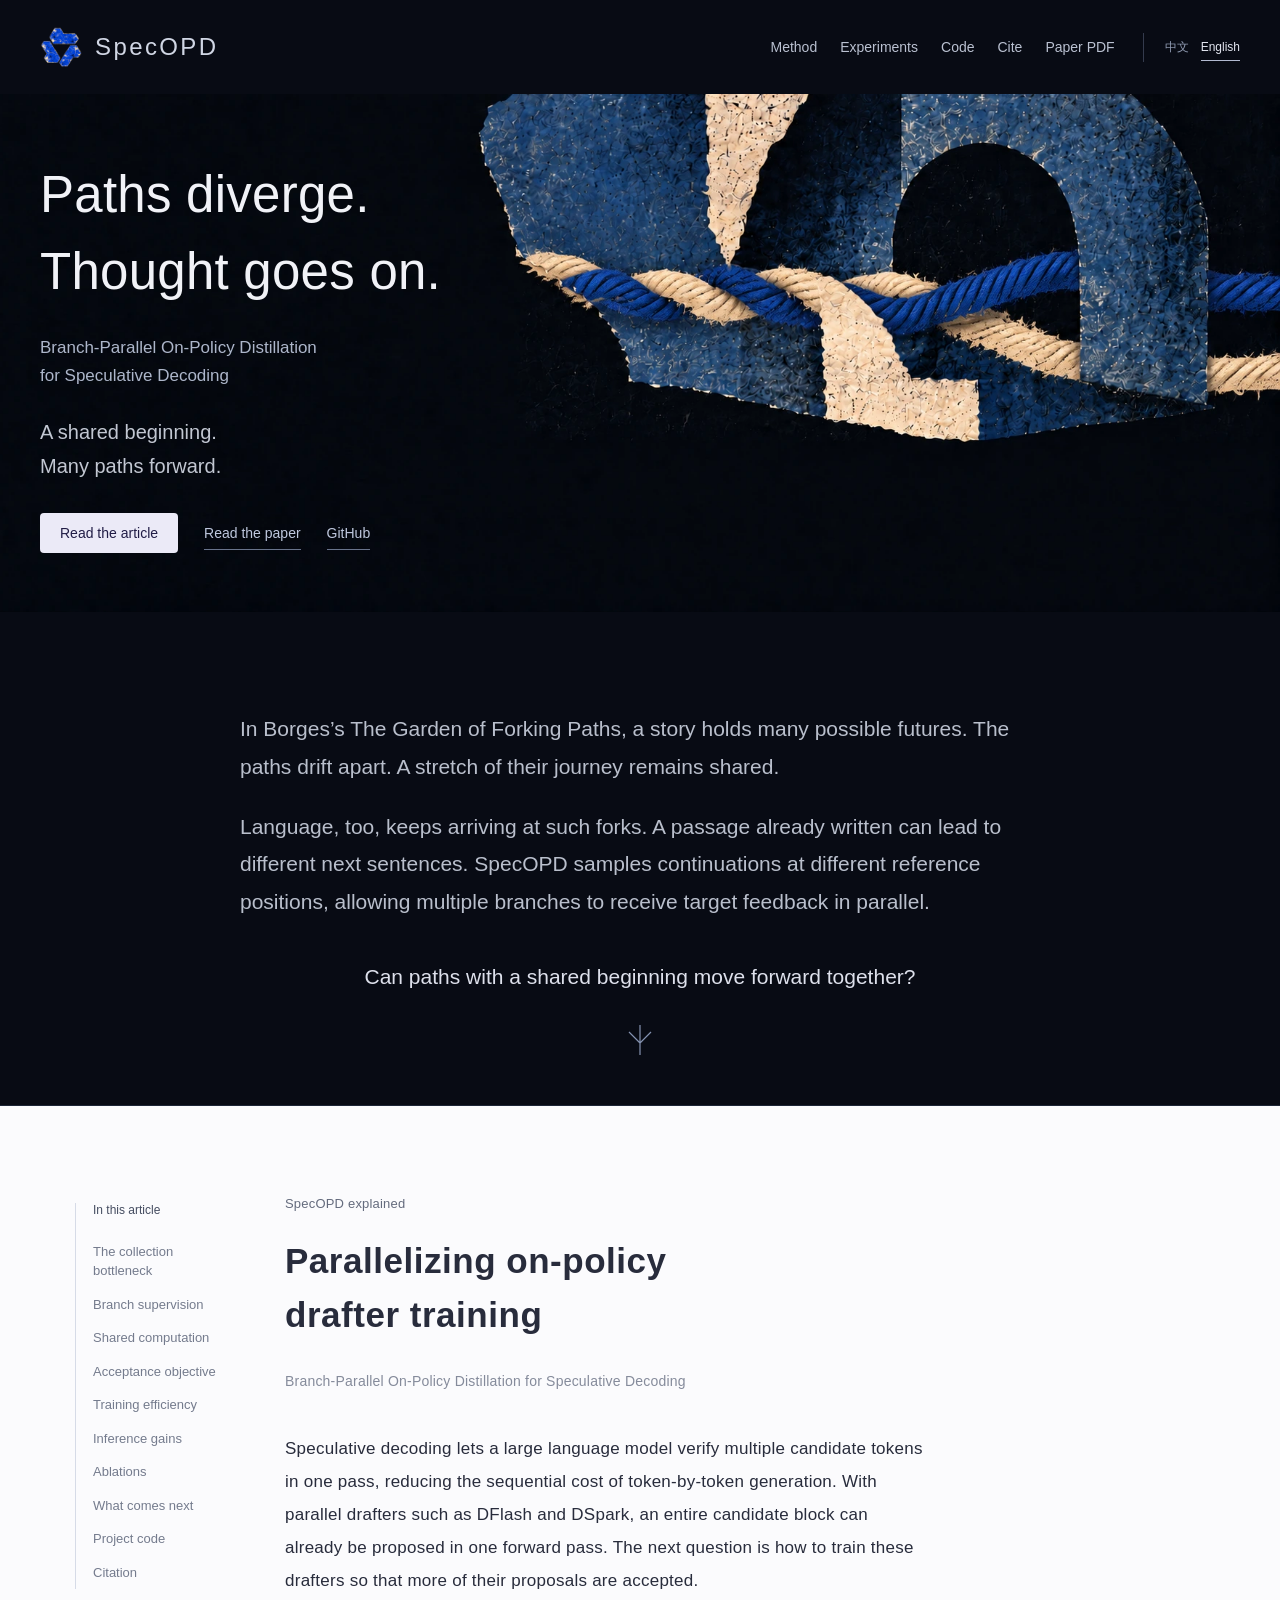
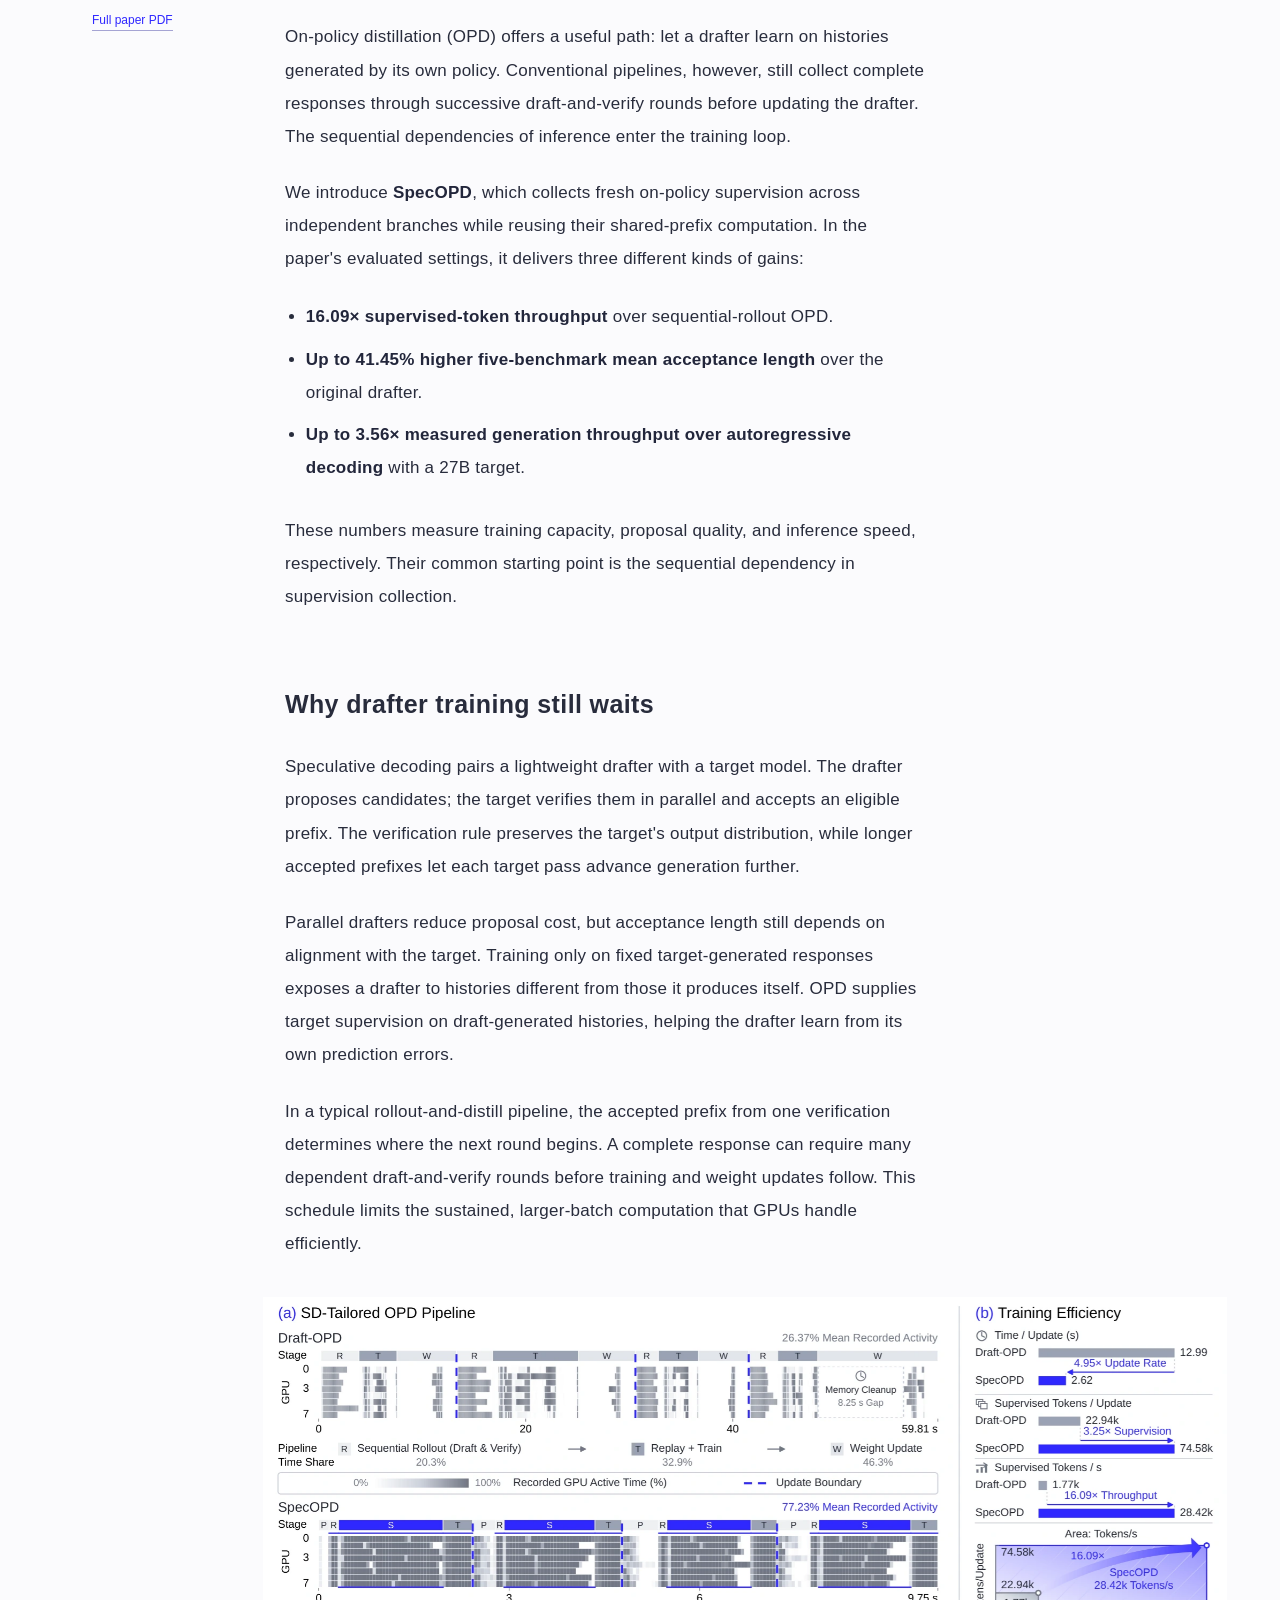
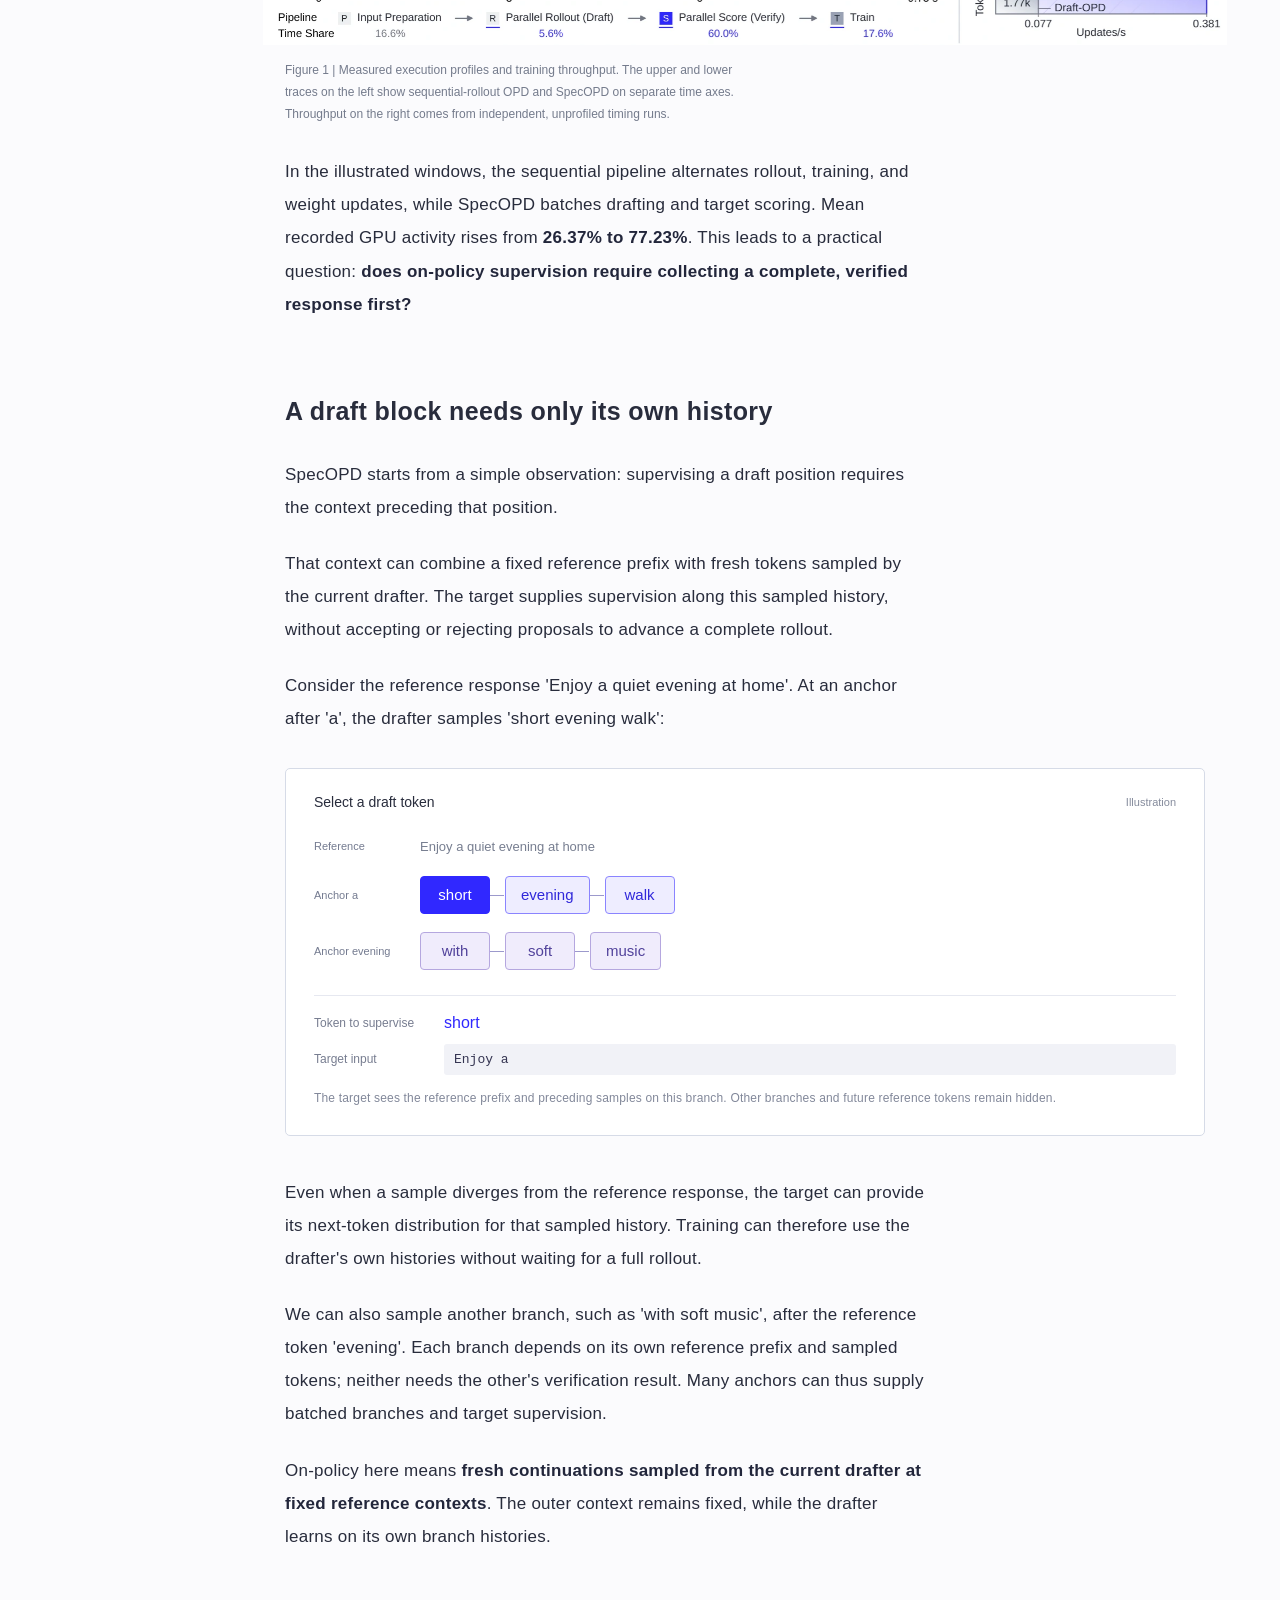
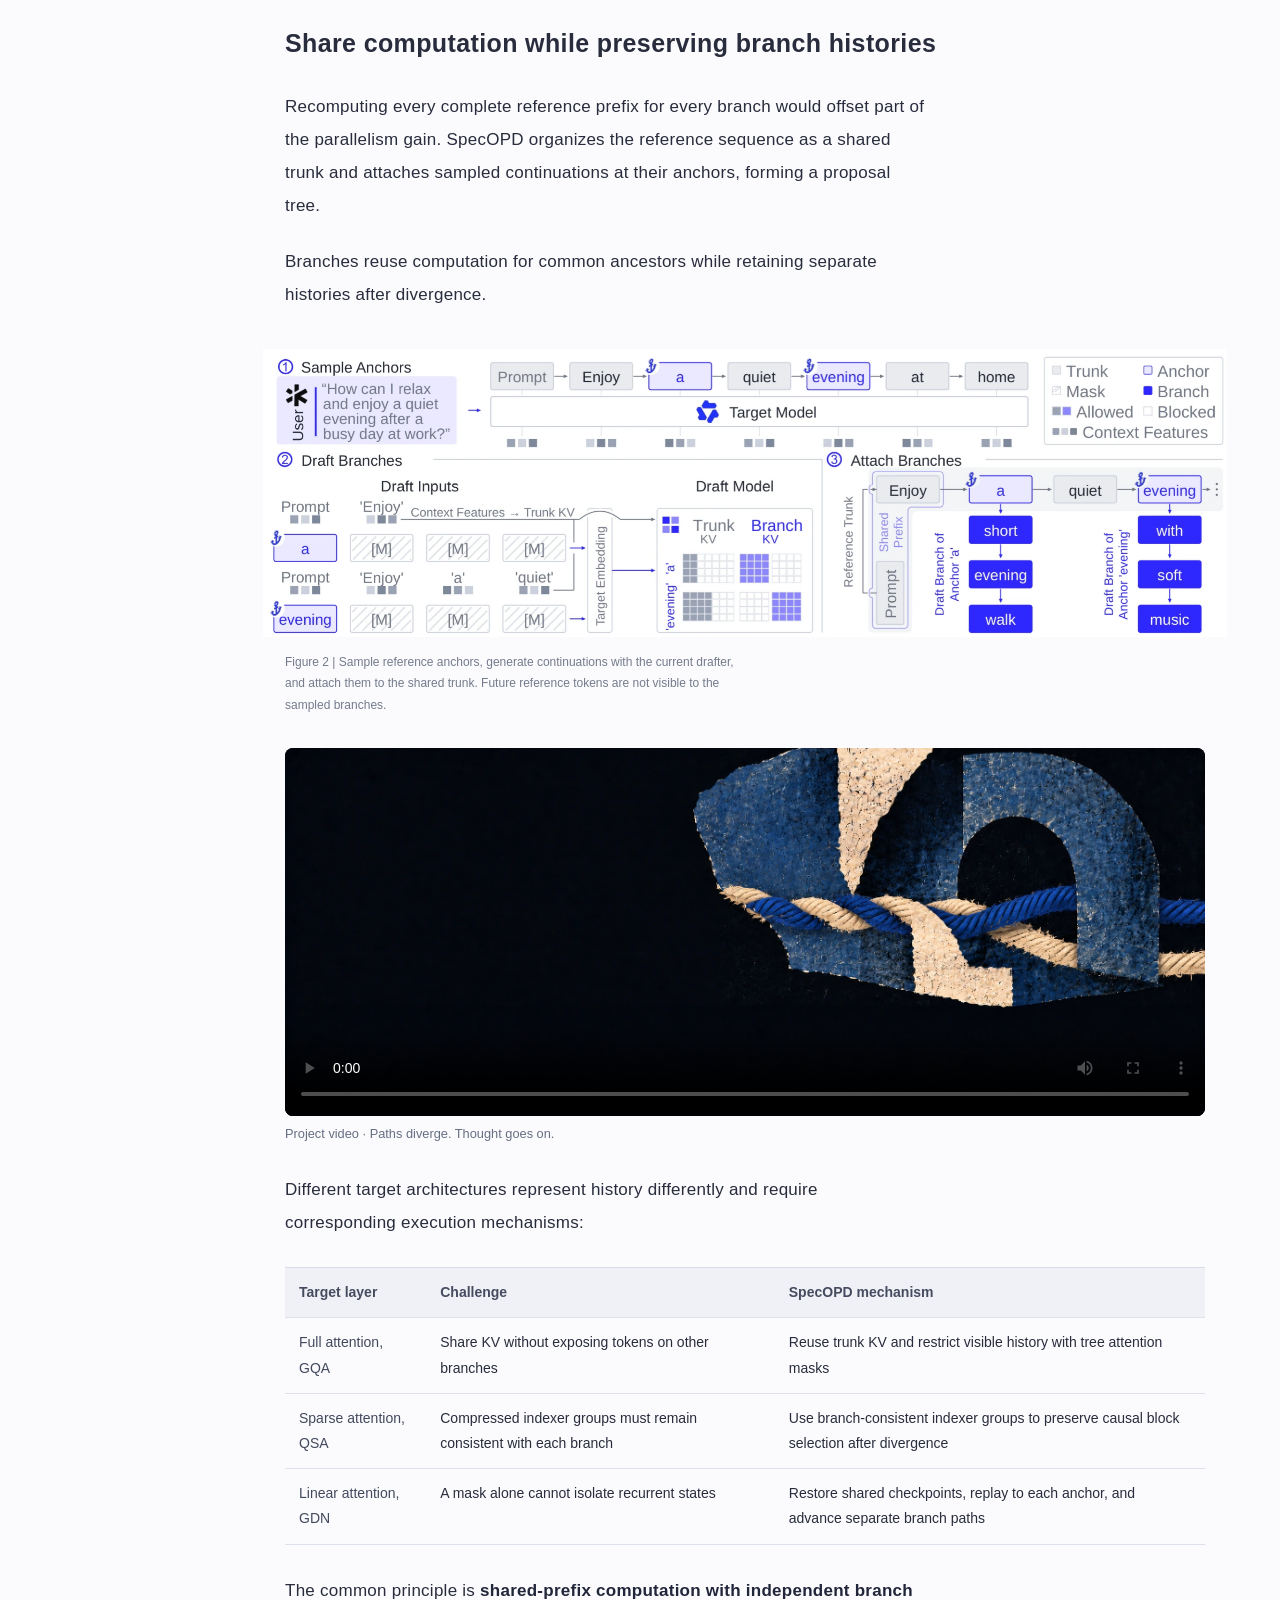
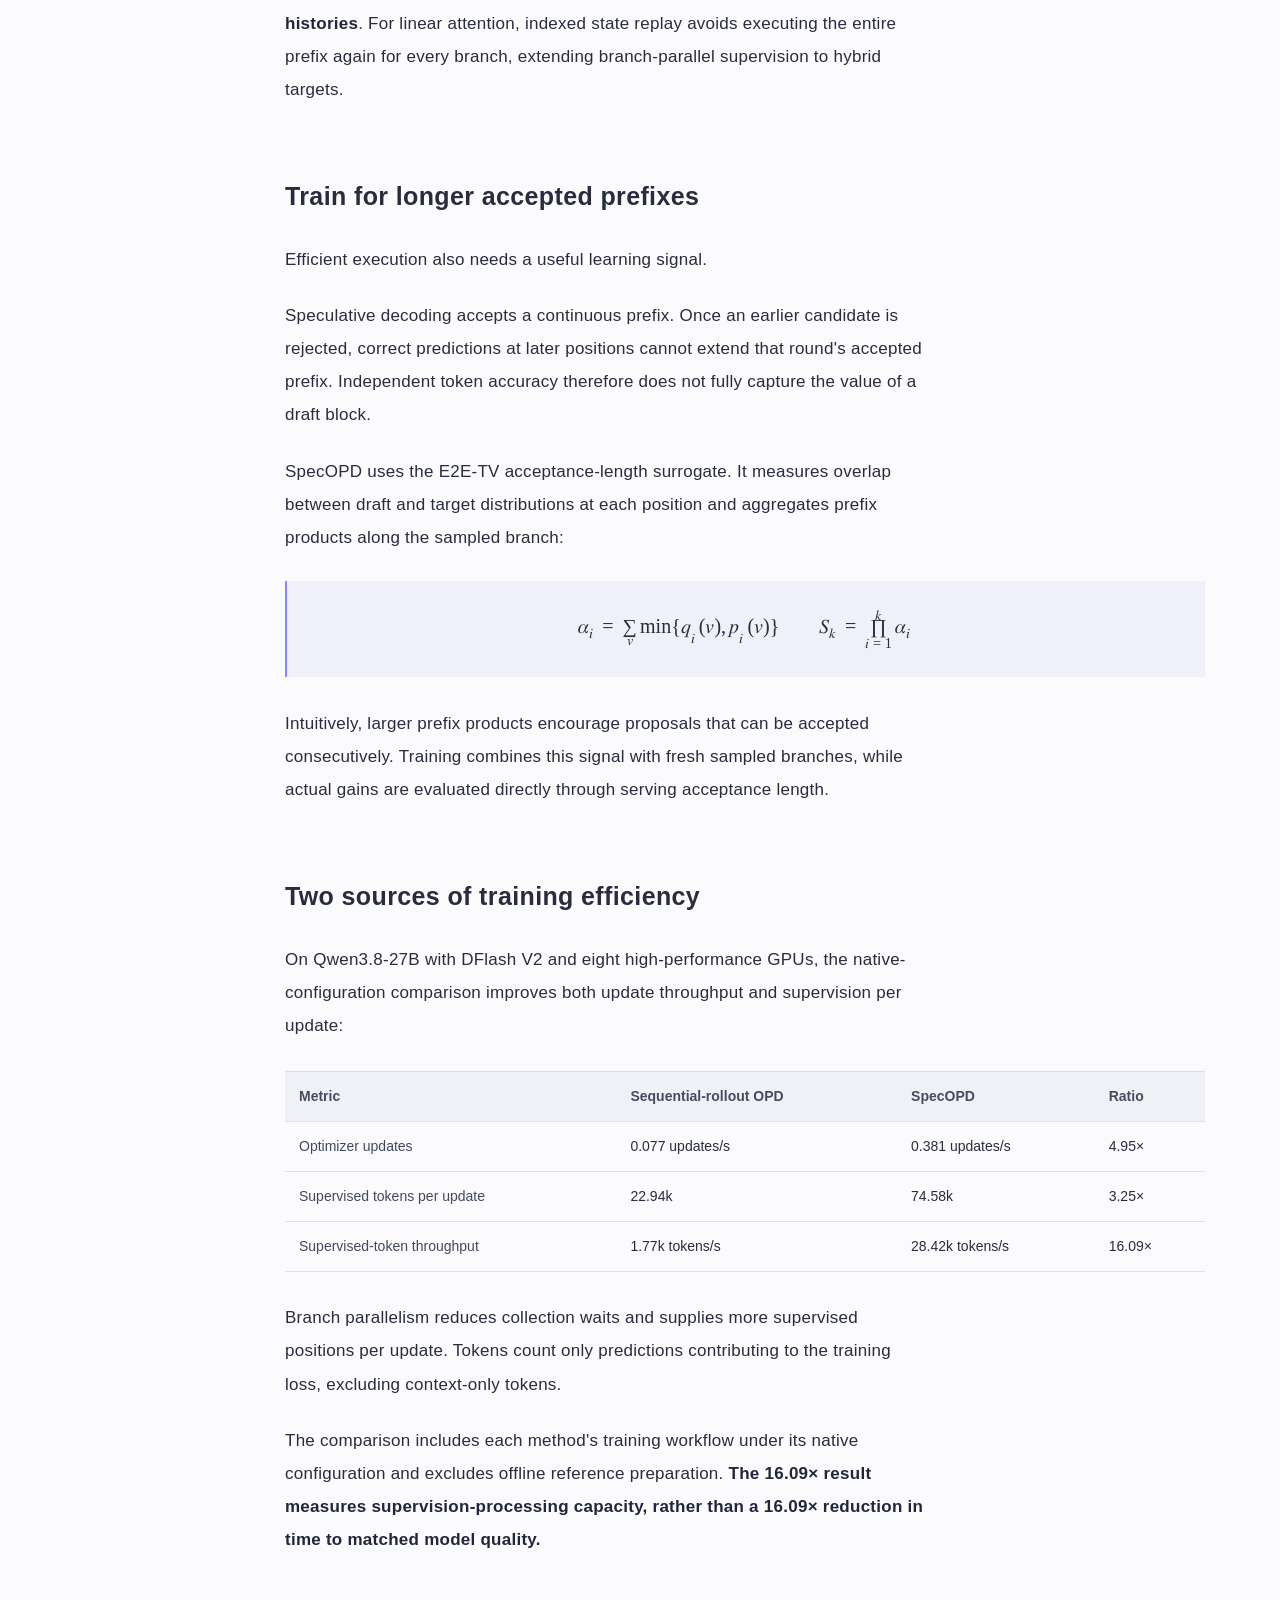
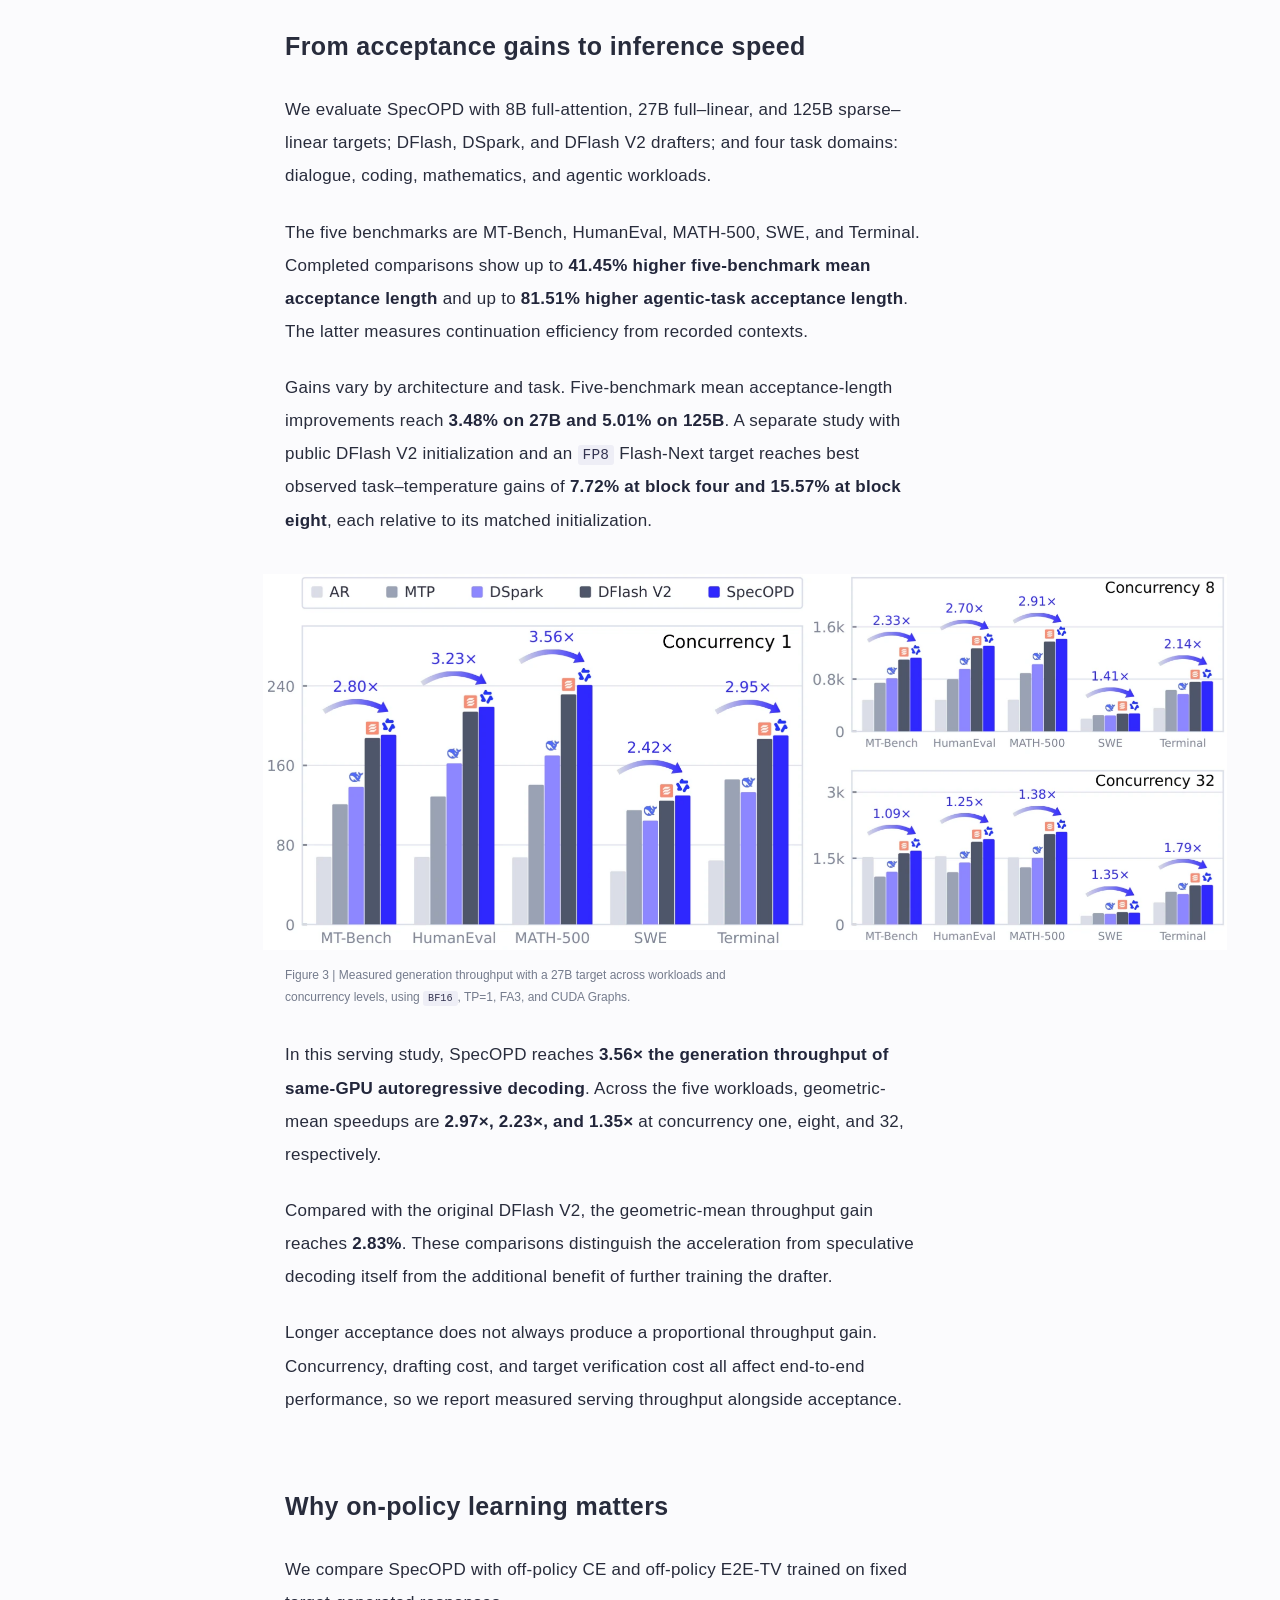
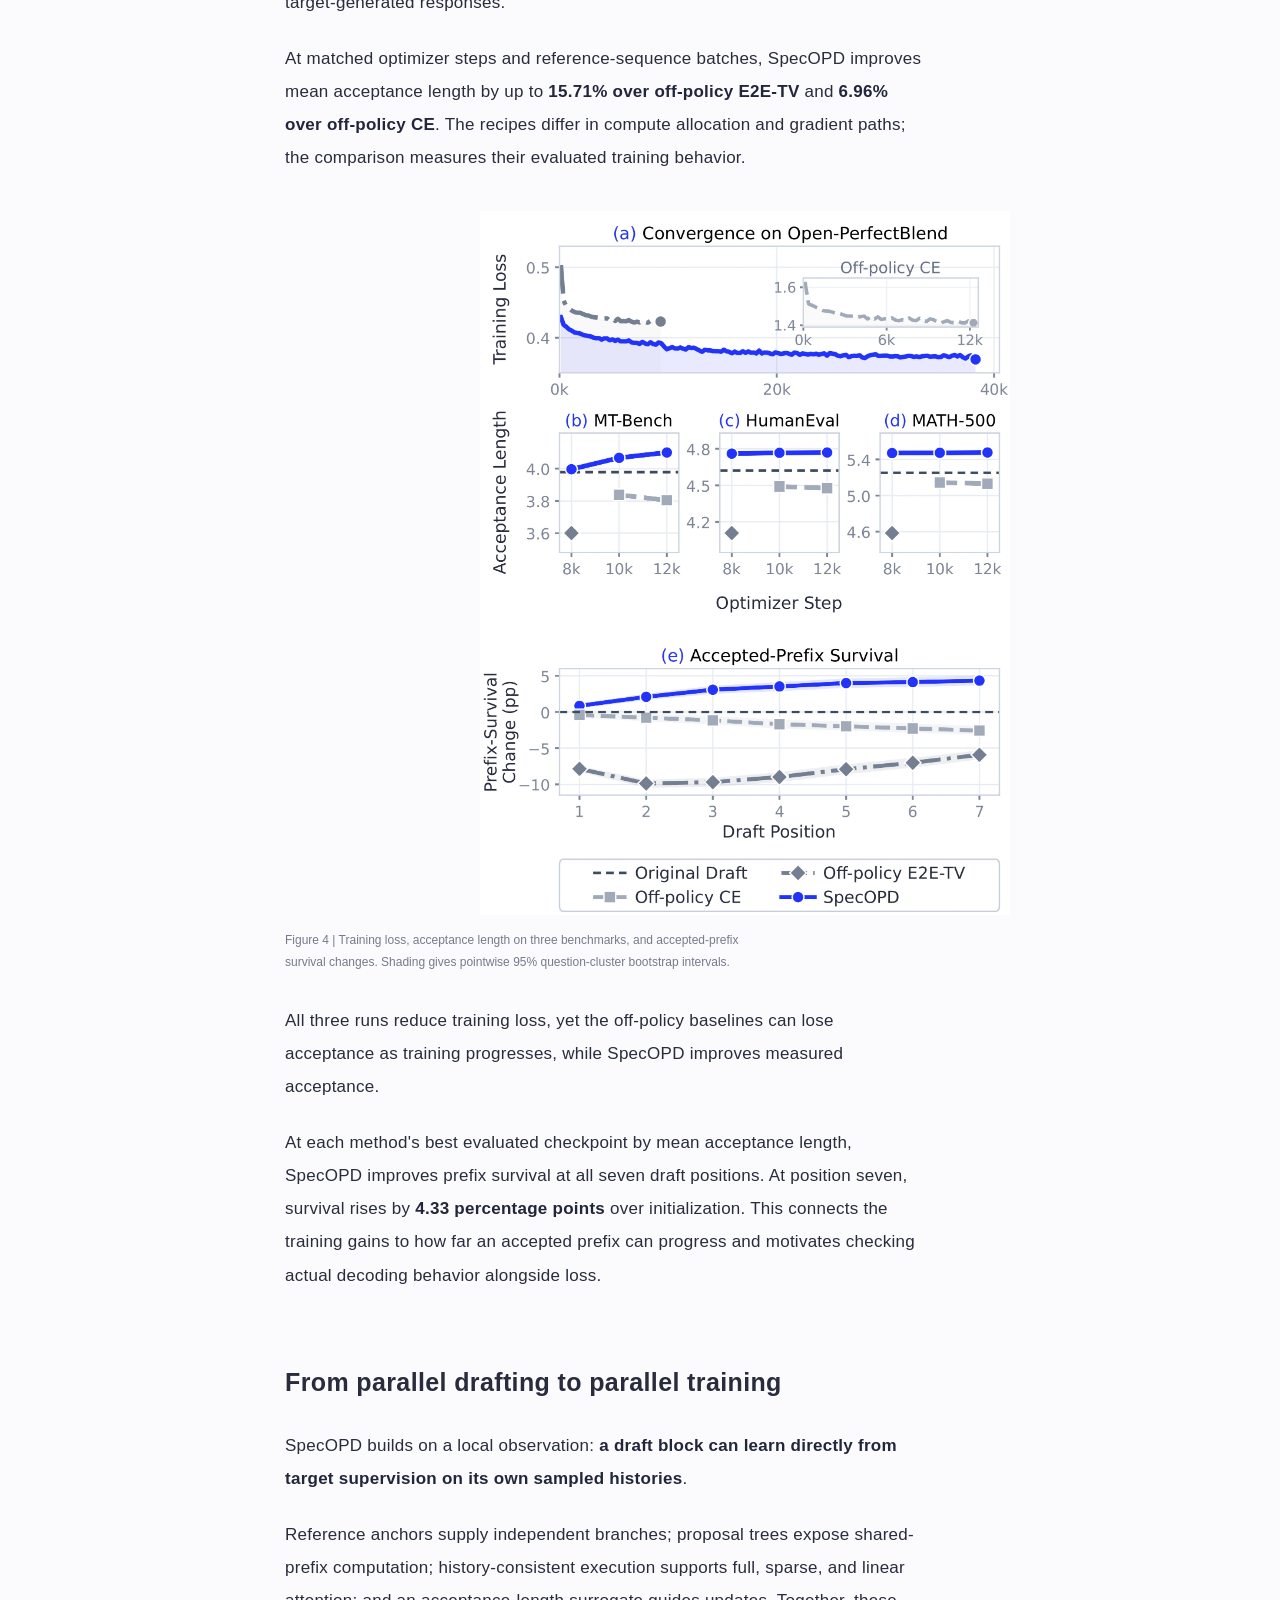
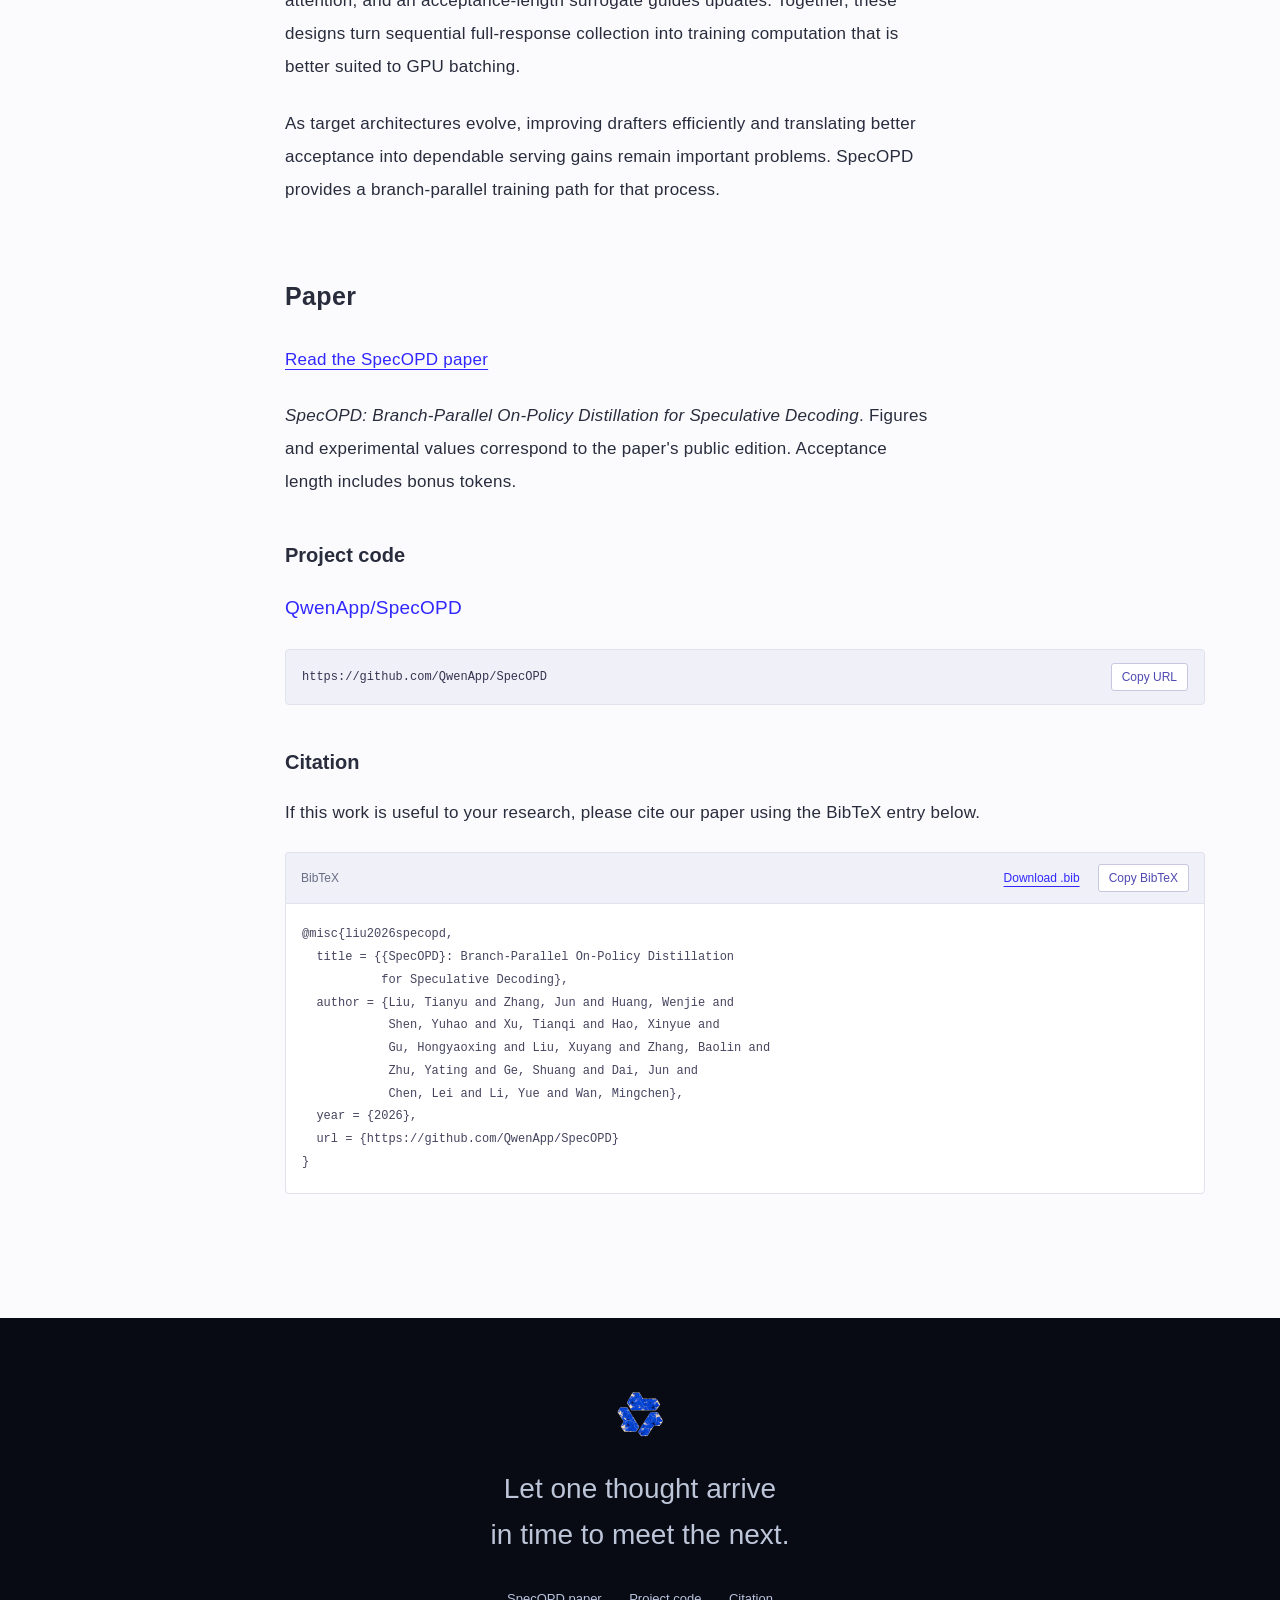
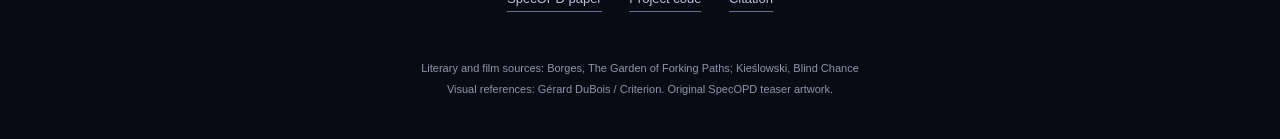
==== docs/en.html @ 13c88fd7 "docs: publish bilingual research blog" ====
<!doctype html>
<html lang="en">
<head>
<meta charset="utf-8">
<meta name="viewport" content="width=device-width,initial-scale=1">
<meta name="theme-color" content="#080B14">
<title>SpecOPD | Paths diverge. Thought goes on.</title>
<meta name="description" content="Branch-parallel on-policy distillation for speculative decoding, with shared-prefix computation and history-consistent target supervision.">
<meta property="og:title" content="SpecOPD | Parallelizing on-policy drafter training">
<meta property="og:description" content="From forking paths to parallel branches: the method, execution mechanisms, and measured gains of SpecOPD.">
<meta property="og:image" content="hero-artwork.webp">
<link rel="icon" href="logo.png">
<link rel="alternate" hreflang="zh-CN" href="index.html">
<link rel="alternate" hreflang="en" href="en.html">
<link rel="stylesheet" href="styles.css">
<script src="app.js" defer></script>
</head>
<body id="top" class="english">
<a class="skip-link" href="#overview">Skip to article</a>
<div class="reading-progress" aria-hidden="true"></div>
<header class="site-header">
  <a class="wordmark" href="#top" aria-label="SpecOPD home"><img src="logo.png" alt="" width="42" height="42"><span>SpecOPD</span></a>
  <div class="header-tools"><nav class="header-nav" aria-label="Main navigation"><a href="#insight">Method</a><a href="#training">Experiments</a><a href="https://github.com/QwenApp/SpecOPD">Code</a><a href="#citation">Cite</a><a href="specopd-paper.pdf">Paper PDF</a></nav><nav class="language-nav" aria-label="Language"><a class="language-switch" href="index.html" lang="zh-CN" hreflang="zh-CN">中文</a><a class="language-switch" href="en.html" aria-current="page" lang="en" hreflang="en">English</a></nav></div>
</header>
<main>
  <section class="hero" aria-labelledby="hero-title">
    <img class="hero-art" src="hero-artwork.webp" alt="Blue and natural ropes pass through textured paper arches, evoking shared beginnings and branching paths" width="1983" height="793" fetchpriority="high">
    <div class="hero-content">
      <h1 id="hero-title">Paths diverge.<br>Thought goes on.</h1>
      <p class="hero-subtitle">Branch-Parallel On-Policy Distillation<br>for Speculative Decoding</p>
      <p class="hero-description">A shared beginning.<br>Many paths forward.</p>
      <div class="hero-actions"><a class="primary-link" href="#overview">Read the article</a><a class="quiet-link" href="specopd-paper.pdf">Read the paper</a><a class="quiet-link" href="https://github.com/QwenApp/SpecOPD">GitHub</a></div>
    </div>
  </section>
  <section class="prologue" aria-label="Paths and branches">
    <div class="prologue-inner">
      <p>In Borges’s The Garden of Forking Paths, a story holds many possible futures. The paths drift apart. A stretch of their journey remains shared.</p>
      <p>Language, too, keeps arriving at such forks. A passage already written can lead to different next sentences. SpecOPD samples continuations at different reference positions, allowing multiple branches to receive target feedback in parallel.</p>
      <p class="prologue-question">Can paths with a shared beginning move forward together?</p>
      <svg class="fork-mark" width="28" height="34" viewBox="0 0 28 34" fill="none" aria-hidden="true"><path d="M14 32V16M14 20L3 9M14 20L25 9M14 16V2" stroke="currentColor" stroke-width="1.2"/></svg>
    </div>
  </section>
  <div class="paper-body">
    <div class="article-layout">
      <aside class="contents"><nav aria-label="Contents"><p>In this article</p><a href="#bottleneck">The collection bottleneck</a><a href="#insight">Branch supervision</a><a href="#execution">Shared computation</a><a href="#objective">Acceptance objective</a><a href="#training">Training efficiency</a><a href="#inference">Inference gains</a><a href="#ablation">Ablations</a><a href="#outlook">What comes next</a><a href="#code">Project code</a><a href="#citation">Citation</a></nav><a class="rail-paper" href="specopd-paper.pdf">Full paper PDF</a></aside>
      <article><section id="overview" class="article-section"><header class="article-heading"><p class="article-context">SpecOPD explained</p><h2>Parallelizing on-policy<br class="desktop-break">drafter training</h2><p class="article-subtitle">Branch-Parallel On-Policy Distillation for Speculative Decoding</p></header><p>Speculative decoding lets a large language model verify multiple candidate tokens in one pass, reducing the sequential cost of token-by-token generation. With parallel drafters such as DFlash and DSpark, an entire candidate block can already be proposed in one forward pass. The next question is how to train these drafters so that more of their proposals are accepted.</p><p>On-policy distillation (OPD) offers a useful path: let a drafter learn on histories generated by its own policy. Conventional pipelines, however, still collect complete responses through successive draft-and-verify rounds before updating the drafter. The sequential dependencies of inference enter the training loop.</p><p>We introduce <strong>SpecOPD</strong>, which collects fresh on-policy supervision across independent branches while reusing their shared-prefix computation. In the paper&#x27;s evaluated settings, it delivers three different kinds of gains:</p><ul><li><strong>16.09× supervised-token throughput</strong> over sequential-rollout OPD.</li><li><strong>Up to 41.45% higher five-benchmark mean acceptance length</strong> over the original drafter.</li><li><strong>Up to 3.56× measured generation throughput over autoregressive decoding</strong> with a 27B target.</li></ul><p>These numbers measure training capacity, proposal quality, and inference speed, respectively. Their common starting point is the sequential dependency in supervision collection.</p></section><section id="bottleneck" class="article-section"><h2>Why drafter training still waits</h2><p>Speculative decoding pairs a lightweight drafter with a target model. The drafter proposes candidates; the target verifies them in parallel and accepts an eligible prefix. The verification rule preserves the target&#x27;s output distribution, while longer accepted prefixes let each target pass advance generation further.</p><p>Parallel drafters reduce proposal cost, but acceptance length still depends on alignment with the target. Training only on fixed target-generated responses exposes a drafter to histories different from those it produces itself. OPD supplies target supervision on draft-generated histories, helping the drafter learn from its own prediction errors.</p><p>In a typical rollout-and-distill pipeline, the accepted prefix from one verification determines where the next round begins. A complete response can require many dependent draft-and-verify rounds before training and weight updates follow. This schedule limits the sustained, larger-batch computation that GPUs handle efficiently.</p><figure class="paper-figure profile"><button class="figure-open" data-image="profile.webp" aria-label="Enlarge: Measured execution profiles and training throughput"><img src="profile.webp" alt="Measured execution profiles and training throughput" loading="lazy" width="1800" height="650"><span class="figure-affordance">Enlarge figure</span></button></figure><p class="figure-caption">Figure 1 | Measured execution profiles and training throughput. The upper and lower traces on the left show sequential-rollout OPD and SpecOPD on separate time axes. Throughput on the right comes from independent, unprofiled timing runs.</p><p>In the illustrated windows, the sequential pipeline alternates rollout, training, and weight updates, while SpecOPD batches drafting and target scoring. Mean recorded GPU activity rises from <strong>26.37% to 77.23%</strong>. This leads to a practical question: <strong>does on-policy supervision require collecting a complete, verified response first?</strong></p></section><section id="insight" class="article-section"><h2>A draft block needs only its own history</h2><p>SpecOPD starts from a simple observation: supervising a draft position requires the context preceding that position.</p><p>That context can combine a fixed reference prefix with fresh tokens sampled by the current drafter. The target supplies supervision along this sampled history, without accepting or rejecting proposals to advance a complete rollout.</p><p>Consider the reference response &#x27;Enjoy a quiet evening at home&#x27;. At an anchor after &#x27;a&#x27;, the drafter samples &#x27;short evening walk&#x27;:</p>
<div class="branch-explorer" aria-label="Interactive branch-history example">
  <div class="demo-heading"><span>Select a draft token</span><span class="demo-status">Illustration</span></div>
  <div class="reference-line"><span class="row-label">Reference</span><span class="reference-text">Enjoy a quiet evening at home</span></div>
  <div class="branch-line"><span class="row-label">Anchor a</span><div class="tokens" role="group" aria-label="Draft branch after a">
    <button class="token token-selected" data-branch="a" data-index="0" aria-pressed="true">short</button><button class="token" data-branch="a" data-index="1" aria-pressed="false">evening</button><button class="token" data-branch="a" data-index="2" aria-pressed="false">walk</button>
  </div></div>
  <div class="branch-line branch-evening"><span class="row-label">Anchor evening</span><div class="tokens" role="group" aria-label="Draft branch after evening">
    <button class="token" data-branch="evening" data-index="0" aria-pressed="false">with</button><button class="token" data-branch="evening" data-index="1" aria-pressed="false">soft</button><button class="token" data-branch="evening" data-index="2" aria-pressed="false">music</button>
  </div></div>
  <div class="history-readout" aria-live="polite" aria-atomic="true">
    <div><span>Token to supervise</span><strong id="predicted-token">short</strong></div>
    <div><span>Target input</span><code id="target-history">Enjoy a</code></div>
    <p>The target sees the reference prefix and preceding samples on this branch. Other branches and future reference tokens remain hidden.</p>
  </div>
</div>
<p>Even when a sample diverges from the reference response, the target can provide its next-token distribution for that sampled history. Training can therefore use the drafter&#x27;s own histories without waiting for a full rollout.</p><p>We can also sample another branch, such as &#x27;with soft music&#x27;, after the reference token &#x27;evening&#x27;. Each branch depends on its own reference prefix and sampled tokens; neither needs the other&#x27;s verification result. Many anchors can thus supply batched branches and target supervision.</p><p>On-policy here means <strong>fresh continuations sampled from the current drafter at fixed reference contexts</strong>. The outer context remains fixed, while the drafter learns on its own branch histories.</p></section><section id="execution" class="article-section"><h2>Share computation while preserving branch histories</h2><p>Recomputing every complete reference prefix for every branch would offset part of the parallelism gain. SpecOPD organizes the reference sequence as a shared trunk and attaches sampled continuations at their anchors, forming a proposal tree.</p><p>Branches reuse computation for common ancestors while retaining separate histories after divergence.</p><figure class="paper-figure method"><button class="figure-open" data-image="method.webp" aria-label="Enlarge: Reference anchors, draft branches, and the shared proposal tree"><img src="method.webp" alt="Reference anchors, draft branches, and the shared proposal tree" loading="lazy" width="1800" height="538"><span class="figure-affordance">Enlarge figure</span></button></figure><p class="figure-caption">Figure 2 | Sample reference anchors, generate continuations with the current drafter, and attach them to the shared trunk. Future reference tokens are not visible to the sampled branches.</p><figure class="project-video"><video controls playsinline preload="metadata" poster="hero-artwork.webp" aria-label="Project video"><source src="https://raw.githubusercontent.com/QwenApp/SpecOPD/main/assets/SpecOPD.mp4" type="video/mp4"></video><figcaption>Project video · Paths diverge. Thought goes on.</figcaption></figure><p>Different target architectures represent history differently and require corresponding execution mechanisms:</p><div class="table-scroll" tabindex="0"><table><thead><tr><th scope="col">Target layer</th><th scope="col">Challenge</th><th scope="col">SpecOPD mechanism</th></tr></thead><tbody><tr><td>Full attention, GQA</td><td>Share KV without exposing tokens on other branches</td><td>Reuse trunk KV and restrict visible history with tree attention masks</td></tr><tr><td>Sparse attention, QSA</td><td>Compressed indexer groups must remain consistent with each branch</td><td>Use branch-consistent indexer groups to preserve causal block selection after divergence</td></tr><tr><td>Linear attention, GDN</td><td>A mask alone cannot isolate recurrent states</td><td>Restore shared checkpoints, replay to each anchor, and advance separate branch paths</td></tr></tbody></table></div><p>The common principle is <strong>shared-prefix computation with independent branch histories</strong>. For linear attention, indexed state replay avoids executing the entire prefix again for every branch, extending branch-parallel supervision to hybrid targets.</p></section><section id="objective" class="article-section"><h2>Train for longer accepted prefixes</h2><p>Efficient execution also needs a useful learning signal.</p><p>Speculative decoding accepts a continuous prefix. Once an earlier candidate is rejected, correct predictions at later positions cannot extend that round&#x27;s accepted prefix. Independent token accuracy therefore does not fully capture the value of a draft block.</p><p>SpecOPD uses the E2E-TV acceptance-length surrogate. It measures overlap between draft and target distributions at each position and aggregates prefix products along the sampled branch:</p><div class="equation" aria-label="Alpha i is the draft-target distributional overlap at position i. S k is the product of alpha over the first k positions."><math display="block"><mrow><msub><mi>α</mi><mi>i</mi></msub><mo>=</mo><munder><mo>∑</mo><mi>v</mi></munder><mi>min</mi><mo>{</mo><msub><mi>q</mi><mi>i</mi></msub><mo>(</mo><mi>v</mi><mo>)</mo><mo>,</mo><msub><mi>p</mi><mi>i</mi></msub><mo>(</mo><mi>v</mi><mo>)</mo><mo>}</mo><mspace width="2em"/><msub><mi>S</mi><mi>k</mi></msub><mo>=</mo><munderover><mo>∏</mo><mrow><mi>i</mi><mo>=</mo><mn>1</mn></mrow><mi>k</mi></munderover><msub><mi>α</mi><mi>i</mi></msub></mrow></math></div><p>Intuitively, larger prefix products encourage proposals that can be accepted consecutively. Training combines this signal with fresh sampled branches, while actual gains are evaluated directly through serving acceptance length.</p></section><section id="training" class="article-section"><h2>Two sources of training efficiency</h2><p>On Qwen3.8-27B with DFlash V2 and eight high-performance GPUs, the native-configuration comparison improves both update throughput and supervision per update:</p><div class="table-scroll" tabindex="0"><table><thead><tr><th scope="col">Metric</th><th scope="col">Sequential-rollout OPD</th><th scope="col">SpecOPD</th><th scope="col">Ratio</th></tr></thead><tbody><tr><td>Optimizer updates</td><td>0.077 updates/s</td><td>0.381 updates/s</td><td>4.95×</td></tr><tr><td>Supervised tokens per update</td><td>22.94k</td><td>74.58k</td><td>3.25×</td></tr><tr><td>Supervised-token throughput</td><td>1.77k tokens/s</td><td>28.42k tokens/s</td><td>16.09×</td></tr></tbody></table></div><p>Branch parallelism reduces collection waits and supplies more supervised positions per update. Tokens count only predictions contributing to the training loss, excluding context-only tokens.</p><p>The comparison includes each method&#x27;s training workflow under its native configuration and excludes offline reference preparation. <strong>The 16.09× result measures supervision-processing capacity, rather than a 16.09× reduction in time to matched model quality.</strong></p></section><section id="inference" class="article-section"><h2>From acceptance gains to inference speed</h2><p>We evaluate SpecOPD with 8B full-attention, 27B full–linear, and 125B sparse–linear targets; DFlash, DSpark, and DFlash V2 drafters; and four task domains: dialogue, coding, mathematics, and agentic workloads.</p><p>The five benchmarks are MT-Bench, HumanEval, MATH-500, SWE, and Terminal. Completed comparisons show up to <strong>41.45% higher five-benchmark mean acceptance length</strong> and up to <strong>81.51% higher agentic-task acceptance length</strong>. The latter measures continuation efficiency from recorded contexts.</p><p>Gains vary by architecture and task. Five-benchmark mean acceptance-length improvements reach <strong>3.48% on 27B and 5.01% on 125B</strong>. A separate study with public DFlash V2 initialization and an <code>FP8</code> Flash-Next target reaches best observed task–temperature gains of <strong>7.72% at block four and 15.57% at block eight</strong>, each relative to its matched initialization.</p><figure class="paper-figure inference"><button class="figure-open" data-image="inference.webp" aria-label="Enlarge: Measured 27B inference throughput at concurrency 1, 8, and 32"><img src="inference.webp" alt="Measured 27B inference throughput at concurrency 1, 8, and 32" loading="lazy" width="1800" height="703"><span class="figure-affordance">Enlarge figure</span></button></figure><p class="figure-caption">Figure 3 | Measured generation throughput with a 27B target across workloads and concurrency levels, using <code>BF16</code>, TP=1, FA3, and CUDA Graphs.</p><p>In this serving study, SpecOPD reaches <strong>3.56× the generation throughput of same-GPU autoregressive decoding</strong>. Across the five workloads, geometric-mean speedups are <strong>2.97×, 2.23×, and 1.35×</strong> at concurrency one, eight, and 32, respectively.</p><p>Compared with the original DFlash V2, the geometric-mean throughput gain reaches <strong>2.83%</strong>. These comparisons distinguish the acceleration from speculative decoding itself from the additional benefit of further training the drafter.</p><p>Longer acceptance does not always produce a proportional throughput gain. Concurrency, drafting cost, and target verification cost all affect end-to-end performance, so we report measured serving throughput alongside acceptance.</p></section><section id="ablation" class="article-section"><h2>Why on-policy learning matters</h2><p>We compare SpecOPD with off-policy CE and off-policy E2E-TV trained on fixed target-generated responses.</p><p>At matched optimizer steps and reference-sequence batches, SpecOPD improves mean acceptance length by up to <strong>15.71% over off-policy E2E-TV</strong> and <strong>6.96% over off-policy CE</strong>. The recipes differ in compute allocation and gradient paths; the comparison measures their evaluated training behavior.</p><figure class="paper-figure ablation"><button class="figure-open" data-image="ablation.webp" aria-label="Enlarge: Training loss, acceptance length, and prefix survival"><img src="ablation.webp" alt="Training loss, acceptance length, and prefix survival" loading="lazy" width="1800" height="2391"><span class="figure-affordance">Enlarge figure</span></button></figure><p class="figure-caption">Figure 4 | Training loss, acceptance length on three benchmarks, and accepted-prefix survival changes. Shading gives pointwise 95% question-cluster bootstrap intervals.</p><p>All three runs reduce training loss, yet the off-policy baselines can lose acceptance as training progresses, while SpecOPD improves measured acceptance.</p><p>At each method&#x27;s best evaluated checkpoint by mean acceptance length, SpecOPD improves prefix survival at all seven draft positions. At position seven, survival rises by <strong>4.33 percentage points</strong> over initialization. This connects the training gains to how far an accepted prefix can progress and motivates checking actual decoding behavior alongside loss.</p></section><section id="outlook" class="article-section"><h2>From parallel drafting to parallel training</h2><p>SpecOPD builds on a local observation: <strong>a draft block can learn directly from target supervision on its own sampled histories</strong>.</p><p>Reference anchors supply independent branches; proposal trees expose shared-prefix computation; history-consistent execution supports full, sparse, and linear attention; and an acceptance-length surrogate guides updates. Together, these designs turn sequential full-response collection into training computation that is better suited to GPU batching.</p><p>As target architectures evolve, improving drafters efficiently and translating better acceptance into dependable serving gains remain important problems. SpecOPD provides a branch-parallel training path for that process.</p></section><section id="paper" class="article-section"><h2>Paper</h2><p><a href="specopd-paper.pdf">Read the SpecOPD paper</a></p><p><em>SpecOPD: Branch-Parallel On-Policy Distillation for Speculative Decoding</em>. Figures and experimental values correspond to the paper&#x27;s public edition. Acceptance length includes bonus tokens.</p>
<div class="project-resources" id="code">
  <h3>Project code</h3>
  <p><a class="repository-link" href="https://github.com/QwenApp/SpecOPD">QwenApp/SpecOPD</a></p>
  <div class="repository-address"><code id="repository-url">https://github.com/QwenApp/SpecOPD</code><button class="copy-button" data-copy-target="repository-url" data-copy-id="url">Copy URL</button></div>
</div>
<div class="citation-section" id="citation">
  <h3>Citation</h3>
  <p>If this work is useful to your research, please cite our paper using the BibTeX entry below.</p>
  <div class="citation-toolbar"><span>BibTeX</span><div><a href="citation.bib" download>Download .bib</a><button class="copy-button" data-copy-target="citation-bibtex" data-copy-id="bib">Copy BibTeX</button></div></div>
  <pre class="citation-code"><code id="citation-bibtex">@misc{liu2026specopd,
  title = {{SpecOPD}: Branch-Parallel On-Policy Distillation
           for Speculative Decoding},
  author = {Liu, Tianyu and Zhang, Jun and Huang, Wenjie and
            Shen, Yuhao and Xu, Tianqi and Hao, Xinyue and
            Gu, Hongyaoxing and Liu, Xuyang and Zhang, Baolin and
            Zhu, Yating and Ge, Shuang and Dai, Jun and
            Chen, Lei and Li, Yue and Wan, Mingchen},
  year = {2026},
  url = {https://github.com/QwenApp/SpecOPD}
}
</code></pre>
  <span class="copy-status" role="status" aria-live="polite"></span>
</div>
</section></article>
    </div>
  </div>
  <footer class="closing">
    <img src="logo.png" alt="" width="48" height="48">
    <p class="closing-line">Let one thought arrive<br>in time to meet the next.</p>
    <a href="specopd-paper.pdf">SpecOPD paper</a>
    <a class="footer-resource" href="https://github.com/QwenApp/SpecOPD">Project code</a>
    <a class="footer-resource" href="#citation">Citation</a>
    <p class="credits">Literary and film sources: Borges, The Garden of Forking Paths; Kieślowski, Blind Chance<br>Visual references: Gérard DuBois / Criterion. Original SpecOPD teaser artwork.</p>
  </footer>
</main>
<dialog class="image-dialog" aria-label="Enlarged paper figure">
  <div class="dialog-toolbar"><span id="dialog-image-title">Paper figure</span><div><a id="download-image" download>Download image</a><button class="dialog-close" aria-label="Close image preview">Close <span aria-hidden="true">×</span></button></div></div>
  <div class="dialog-stage"><img id="dialog-image" alt=""></div>
</dialog>
</body>
</html>
---- docs/styles.css ----
:root{--night:#080b14;--paper:#fbfbfd;--text:#282c3c;--muted:#646b7d;--blue:#3028ff;--purple:#8d87ff;--rule:#d6dbe7;--sans:"Avenir Next","PingFang SC","Noto Sans CJK SC","Microsoft YaHei",sans-serif;--serif:"Songti SC","Noto Serif CJK SC","STSong",serif}
*{box-sizing:border-box}html{scroll-behavior:auto;scroll-padding-top:40px}body{margin:0;background:var(--night);color:var(--text);font-family:var(--sans);-webkit-font-smoothing:antialiased}button,a{-webkit-tap-highlight-color:transparent}a{color:var(--blue);text-underline-offset:4px}button{font:inherit}button,a{touch-action:manipulation}a:focus-visible,button:focus-visible,summary:focus-visible,.table-scroll:focus-visible{outline:3px solid #8d87ff;outline-offset:5px}::selection{background:#dcd9ff;color:#14102e}.skip-link{position:absolute;top:-80px;left:20px;z-index:30;background:white;padding:10px 18px}.skip-link:focus{top:20px}.reading-progress{position:fixed;inset:0 auto auto 0;width:0;height:3px;background:var(--blue);z-index:40}
.site-header{position:relative;z-index:2;max-width:1280px;margin:auto;display:flex;align-items:center;justify-content:space-between;padding:26px 40px;color:#ccd2df}.wordmark{display:flex;align-items:center;gap:13px;text-decoration:none;color:#d0d6e4}.wordmark img{width:42px;height:42px;object-fit:contain}.wordmark span{font-size:24px;letter-spacing:.1em;font-weight:400}.site-header nav{display:flex;gap:29px;align-items:center}.site-header nav a{font-size:14px;text-decoration:none;color:#bac1d1;padding:9px 0}.site-header nav a:hover{color:white}
.hero{max-width:1440px;min-height:570px;margin:auto;position:relative;overflow:hidden}.hero-art{position:absolute;right:0;top:-58px;width:1440px;max-width:none;height:auto;pointer-events:none}.hero-content{position:relative;max-width:1280px;padding:63px 40px 70px;margin:auto}.hero h1{font-family:var(--serif);font-size:57px;line-height:1.45;font-weight:400;letter-spacing:.04em;color:#f1f2f7;margin:0 0 24px}.hero-subtitle{font-size:17px;line-height:1.65;color:#adb6ca;margin:0 0 25px}.hero-description{font-family:var(--serif);font-size:22px;color:#c2c7d2;line-height:1.7;margin:0 0 30px}.hero-actions{display:flex;gap:26px;align-items:center}.hero-actions a{text-decoration:none;font-size:14px}.primary-link{background:#ebeaf7;color:#211d46;padding:12px 20px;border-radius:4px}.primary-link:hover{background:white}.quiet-link{color:#bfc8de;border-bottom:1px solid #68738b;padding:8px 0}
.prologue{border-bottom:1px solid #1d2637;padding:46px 28px 48px;color:#b9bfcc}.prologue-inner{max-width:800px;margin:auto}.prologue p{font-family:var(--serif);font-size:22px;line-height:1.95;font-weight:400;margin:0 0 22px}.prologue-question{text-align:center;color:#dde0eb;padding-top:15px}.fork-mark{display:block;color:#8492b0;margin:27px auto 0}
.paper-body{background:var(--paper);padding:85px 28px 90px}.article-layout{max-width:1130px;display:grid;grid-template-columns:154px minmax(0,1fr);gap:56px;margin:auto;align-items:start}.contents{position:sticky;top:55px;font-size:13px;padding-top:12px}.contents nav{border-left:1px solid var(--rule);padding-left:17px}.contents nav p{margin:0 0 18px;color:#454d61;font-size:12px}.contents nav a{display:block;text-decoration:none;color:#747b8d;padding:7px 0;line-height:1.5;transition:color .12s}.contents nav a[aria-current="location"]{color:var(--blue);font-weight:600}.contents nav a:hover{color:var(--blue)}.rail-paper{display:inline-block;text-decoration:none;font-size:12px;margin:24px 0 0 17px;border-bottom:1px solid #a5a4d3;padding-bottom:3px}
article{min-width:0;max-width:920px}article p,article li{font-size:17px;line-height:1.95;letter-spacing:.015em}article p{margin:0 0 23px}article li{margin:0 0 9px}article ul{padding-left:1.3em;margin:25px 0 30px}article strong{font-weight:600;color:#22263b}article a{overflow-wrap:anywhere}.article-context{font-size:13px!important;color:var(--muted);margin-bottom:18px!important}.article-heading h2{font-size:36px;line-height:1.55;letter-spacing:.025em;margin:0 0 18px;font-weight:600}.article-subtitle{font-size:14px!important;line-height:1.65!important;color:#858b9b;margin-bottom:39px!important;max-width:600px}.article-section{scroll-margin-top:45px;margin:0 0 66px}.article-section h2{font-size:25px;font-weight:600;line-height:1.55;margin:0 0 27px;letter-spacing:.015em}.article-heading h2{font-size:36px}.article-section:last-child{margin-bottom:0}.article-section>h2{padding-top:5px}code{font-family:"SFMono-Regular",Consolas,"Liberation Mono",monospace;font-size:.85em;background:#eeeef6;color:#343451;padding:2px 5px;border-radius:3px;overflow-wrap:anywhere}
.paper-figure{margin:37px -22px 12px}.figure-open{padding:0;border:0;position:relative;display:block;width:100%;background:white;text-align:left;cursor:zoom-in}.paper-figure img{width:100%;height:auto;display:block}.figure-affordance{position:absolute;right:8px;bottom:7px;background:rgba(251,251,253,.95);border:1px solid #e0e2ec;border-radius:3px;padding:4px 7px;font-size:11px;color:#646a7c;opacity:0;transition:opacity .12s}.figure-open:hover .figure-affordance,.figure-open:focus-visible .figure-affordance{opacity:1}.figure-caption{font-size:12px!important;line-height:1.8!important;color:#747b8c;letter-spacing:0!important;margin-top:15px!important;margin-bottom:30px!important}.paper-figure.ablation{max-width:530px;margin-left:auto;margin-right:auto}
.table-scroll{max-width:100%;overflow:auto;margin:28px 0 29px}table{width:100%;border-collapse:collapse;font-size:14px;line-height:1.8;text-align:left}th{font-weight:600;color:#464c60;background:#f0f1f7}td,th{padding:12px 14px;vertical-align:top;border-bottom:1px solid #dde1eb}td:first-child{color:#42495d}thead{border-top:1px solid #d8ddea}td code{white-space:nowrap;font-size:12px}.equation{padding:29px 10px;margin:27px 0 30px;background:#f0f0fa;border-left:2px solid #8d87ff;overflow:auto;font-size:20px}
.branch-explorer{margin:32px 0 40px;background:white;border:1px solid var(--rule);padding:25px 28px;border-radius:5px}.demo-heading{display:flex;justify-content:space-between;align-items:center;font-size:14px;margin-bottom:25px}.demo-status{color:#858b9c;font-size:11px}.reference-line,.branch-line{display:flex;align-items:center;gap:18px;margin:0 0 18px}.row-label{width:88px;flex:0 0 88px;font-size:12px;color:#747b90}.reference-text{font-size:13px;color:#777e90;line-height:1.8}.tokens{display:flex;gap:15px}.token{position:relative;background:#eeedff;border:1px solid #8a84ff;border-radius:4px;padding:9px 15px;font-size:15px;color:#3028da;cursor:pointer;min-width:70px;line-height:1.2}.token:not(:last-child):after{content:"";position:absolute;right:-15px;top:50%;height:1px;width:14px;background:#9c99cc;pointer-events:none}.token:hover{background:#e4e1ff}.token[aria-pressed="true"]{background:var(--blue);border-color:var(--blue);color:white}.branch-evening .token{background:#f0ecfc;color:#51429b;border-color:#b5a7df}.branch-evening .token[aria-pressed="true"]{background:#8d87ff;border-color:#8d87ff;color:#191239}.history-readout{border-top:1px solid #e6e8f0;margin-top:25px;padding-top:18px;display:grid;gap:12px}.history-readout>div{display:grid;grid-template-columns:115px minmax(0,1fr);align-items:center;gap:10px}.history-readout span{font-size:12px;color:#777d90}.history-readout strong{font-size:16px;color:var(--blue);font-weight:500}.history-readout code{font-size:13px;padding:8px 10px;background:#f1f2f7}.history-readout p{font-size:12px;line-height:1.8;margin:1px 0 0;color:#82889a}
.closing{padding:72px 24px 36px;text-align:center;color:#bdc5d8}.closing img{margin-bottom:24px}.closing-line{font-family:var(--serif);font-size:32px;line-height:1.65;letter-spacing:.045em;margin:0 0 31px}.closing>a{font-size:13px;color:#b9c3dd;text-decoration:none;border-bottom:1px solid #65708a;padding-bottom:5px}.credits{font-size:11px;line-height:1.9;color:#8c96ab;margin:51px auto 0;max-width:700px}
.image-dialog{padding:0;border:1px solid #d2d7e5;border-radius:7px;width:min(1450px,96vw);max-width:96vw;max-height:94vh;background:white;color:var(--text)}.image-dialog::backdrop{background:rgba(8,11,20,.88)}.dialog-toolbar{display:flex;gap:20px;justify-content:space-between;align-items:center;padding:12px 18px;border-bottom:1px solid #e4e7ee;font-size:13px}.dialog-toolbar>span{max-width:65%;overflow:hidden;white-space:nowrap;text-overflow:ellipsis}.dialog-toolbar>div{display:flex;align-items:center;gap:19px;flex-shrink:0}.dialog-toolbar a{font-size:12px}.dialog-close{border:0;background:transparent;padding:9px;cursor:pointer;color:#5c6477;font-size:12px}.dialog-close span{font-size:21px;vertical-align:-2px;margin-left:7px}.dialog-stage{padding:18px;overflow:auto;max-height:calc(94vh - 65px);text-align:center}.dialog-stage img{max-width:100%;height:auto;max-height:80vh;object-fit:contain}
@media(min-width:1550px){.hero-art{width:1550px;right:-140px}.hero{min-height:600px}.hero-content{padding-top:80px}}@media(max-width:1050px){.article-layout{gap:35px;grid-template-columns:130px minmax(0,1fr)}.hero-art{width:1260px;right:-290px;top:0}.hero-content{padding-left:42px}.hero h1{font-size:51px}.paper-figure{margin-left:0;margin-right:0}}
@media(max-width:800px){.site-header{padding:21px 25px}.wordmark span{font-size:22px}.wordmark img{width:36px;height:36px}.site-header nav{gap:22px}.site-header nav a{font-size:12px}.hero{min-height:0}.hero-content{padding:65px 28px 60px}.hero-art{width:1190px;right:-370px;top:1px}.hero h1{font-size:46px}.hero-subtitle{font-size:15px}.hero-description{font-size:20px}.prologue{padding:35px 28px 44px}.prologue p{font-size:19px;line-height:2}.article-layout{display:block;max-width:740px}.contents{display:none}.paper-body{padding:53px 28px 65px}.article-heading h2{font-size:31px}.article-section h2{font-size:23px}.article-section{margin-bottom:52px}article p,article li{font-size:16px;line-height:1.95}.paper-figure{margin-top:28px}.closing-line{font-size:29px}}
@media(max-width:540px){.site-header{padding:18px 21px}.wordmark{gap:8px}.wordmark img{width:30px;height:30px}.wordmark span{font-size:19px;letter-spacing:.09em}.site-header nav{gap:19px}.site-header nav a:first-child{display:none}.hero{min-height:770px}.hero-art{width:920px;right:-235px;top:4px}.hero-content{padding:330px 26px 45px}.hero h1{font-size:43px;line-height:1.4;letter-spacing:.055em;margin-bottom:22px}.hero-subtitle{font-size:13px;margin-bottom:21px}.hero-description{font-size:18px;line-height:1.7;margin-bottom:23px}.hero-actions{gap:25px}.hero-actions a{font-size:12px}.primary-link{padding:11px 16px}.prologue{padding:22px 25px 38px}.prologue p{font-size:17px;line-height:2.05;margin-bottom:19px}.prologue-question{font-size:16px!important;text-align:left;padding-top:3px}.fork-mark{margin-top:19px;width:22px;height:28px}.paper-body{padding:44px 23px 57px}.article-heading h2{font-size:29px;line-height:1.5}.article-subtitle{font-size:12px!important;margin-bottom:30px!important}.article-context{font-size:11px!important}.article-section h2{font-size:22px;line-height:1.6;margin-bottom:23px}.article-section{margin-bottom:45px}article p,article li{font-size:15px;line-height:1.95;letter-spacing:.01em}article p{margin-bottom:21px}.desktop-break{display:none}td,th{padding:10px;font-size:12px}table{min-width:390px}.figure-caption{font-size:11px!important;line-height:1.8!important}.figure-affordance{opacity:1;font-size:10px;padding:3px 5px}.paper-figure{margin-left:-7px;margin-right:-7px}.branch-explorer{padding:20px 15px;margin:28px -4px}.demo-heading{font-size:12px;margin-bottom:21px}.reference-line,.branch-line{gap:8px}.row-label{flex-basis:68px;width:68px;font-size:10px;line-height:1.65}.reference-text{font-size:11px}.tokens{gap:10px}.token{min-width:54px;padding:9px 8px;font-size:12px}.token:not(:last-child):after{right:-10px;width:9px}.history-readout>div{grid-template-columns:83px minmax(0,1fr);gap:7px}.history-readout span{font-size:10px}.history-readout code{font-size:10px;padding:7px}.history-readout strong{font-size:14px}.history-readout p{font-size:10px}.equation{font-size:15px;padding:22px 8px}.closing{padding:54px 24px 30px}.closing-line{font-size:26px}.credits{font-size:9px;margin-top:38px}.dialog-toolbar{padding:8px 10px}.dialog-toolbar>span{max-width:48%;font-size:11px}.dialog-toolbar>div{gap:5px}.dialog-stage{padding:8px}}
@media(prefers-reduced-motion:reduce){html{scroll-behavior:auto}*,*:before,*:after{transition:none!important;animation:none!important}}@media print{.site-header,.hero,.prologue,.contents,.closing,.figure-affordance,.demo-heading,.reading-progress{display:none}.paper-body{padding:0;background:white}.article-layout{display:block}article{max-width:none}.article-section{break-inside:avoid;margin-bottom:30px}.figure-open{cursor:default}a{color:inherit}.article-heading h2{font-size:26px}}
/* Bilingual navigation and paper resources share the existing visual system. */
.header-tools{display:flex;align-items:center;gap:28px}.site-header .header-nav{gap:23px}.site-header .language-nav{gap:12px;border-left:1px solid #343b4d;padding-left:21px}.site-header .language-nav a{font-size:12px;color:#909bb2;padding:6px 0}.site-header .language-nav a[aria-current="page"]{color:#e2e5ef;border-bottom:1px solid #b2bad1}.footer-resource{margin-left:23px}.project-resources,.citation-section{scroll-margin-top:45px;margin-top:42px}.article-section h3{font-size:20px;font-weight:600;line-height:1.5;margin:0 0 19px}.repository-link{font-size:19px;text-decoration:none}.repository-address{display:flex;align-items:center;justify-content:space-between;gap:18px;padding:13px 16px;background:#f0f0f8;border:1px solid #e0e2ed;border-radius:4px}.repository-address code{background:none;padding:0;font-size:12px;overflow-wrap:anywhere}.copy-button{font:inherit;font-size:12px;color:#4f49b1;background:white;border:1px solid #c7c7df;border-radius:3px;padding:6px 10px;cursor:pointer;white-space:nowrap}.copy-button:hover{background:#eeedff;border-color:#a6a0ef}.citation-toolbar{display:flex;align-items:center;justify-content:space-between;gap:16px;padding:11px 15px;background:#f0f0f8;border:1px solid #e0e2ed;border-bottom:0;border-radius:4px 4px 0 0;font-size:12px;color:#676e84}.citation-toolbar>div{display:flex;gap:18px;align-items:center}.citation-toolbar a{font-size:12px}.citation-code{margin:0;background:white;border:1px solid #e0e2ed;border-radius:0 0 4px 4px;padding:19px 16px;overflow:auto;line-height:1.75}.citation-code code{padding:0;background:none;font-size:12px;white-space:pre;color:#45445e}.copy-status{display:block;min-height:25px;font-size:12px;line-height:1.8;color:#655fc1;margin-top:9px}.english .hero h1{font-family:var(--sans);font-size:51px;letter-spacing:.005em;font-weight:400;line-height:1.5}.english .prologue p{font-family:var(--sans);font-size:21px;line-height:1.8}.english .article-section>p,.english .article-section>ul{max-width:68ch}.english .closing-line{font-family:var(--sans);font-size:28px;letter-spacing:0}.english .history-readout>div{grid-template-columns:120px minmax(0,1fr)}.english .row-label{font-size:11px}.english .article-heading h2{font-size:35px}.english .hero-description{font-family:var(--sans);font-size:20px}
@media(max-width:1100px){.header-tools{gap:20px}.site-header .header-nav{gap:17px}.site-header .language-nav{padding-left:17px}}
@media(max-width:900px){.site-header{display:grid;grid-template-columns:1fr auto;row-gap:10px}.header-tools{display:contents}.site-header .header-nav{grid-column:1/-1;grid-row:2;justify-content:flex-end;gap:23px}.site-header .language-nav{grid-column:2;grid-row:1;border-left:0;padding-left:0}.english .hero h1{font-size:44px}.english .prologue p{font-size:19px}}
@media(max-width:540px){.site-header .header-nav a:first-child,.site-header .language-nav a:first-child{display:inline-block}.site-header .header-nav{gap:22px;justify-content:space-between}.site-header .header-nav a{font-size:11px;padding:3px 0}.site-header .language-nav{gap:11px}.site-header .language-nav a{font-size:11px}.site-header{padding-bottom:13px}.hero{min-height:740px}.hero-content{padding-top:300px}.repository-address{padding:11px;gap:10px;align-items:flex-start}.repository-address code{font-size:10px;line-height:1.7}.copy-button{font-size:10px;padding:5px 8px}.citation-toolbar{padding:10px 11px}.citation-toolbar>div{gap:12px}.citation-code{padding:13px 11px}.citation-code code{font-size:10px}.project-resources,.citation-section{margin-top:32px}.english .hero h1{font-size:35px;line-height:1.55}.english .hero-description{font-size:17px}.english .prologue p{font-size:16px;line-height:1.9}.english .prologue-question{font-size:16px!important}.english .article-heading h2{font-size:28px}.english .article-section h2{font-size:22px}.english .history-readout>div{grid-template-columns:94px minmax(0,1fr)}.english .row-label{font-size:10px}.english .closing-line{font-size:24px}.english .hero-subtitle{font-size:12px}}

.project-video{margin:2rem 0}.project-video video{display:block;width:100%;border-radius:8px;background:#080b14}.project-video figcaption{font-size:.8rem;color:#666e82;margin-top:.6rem}
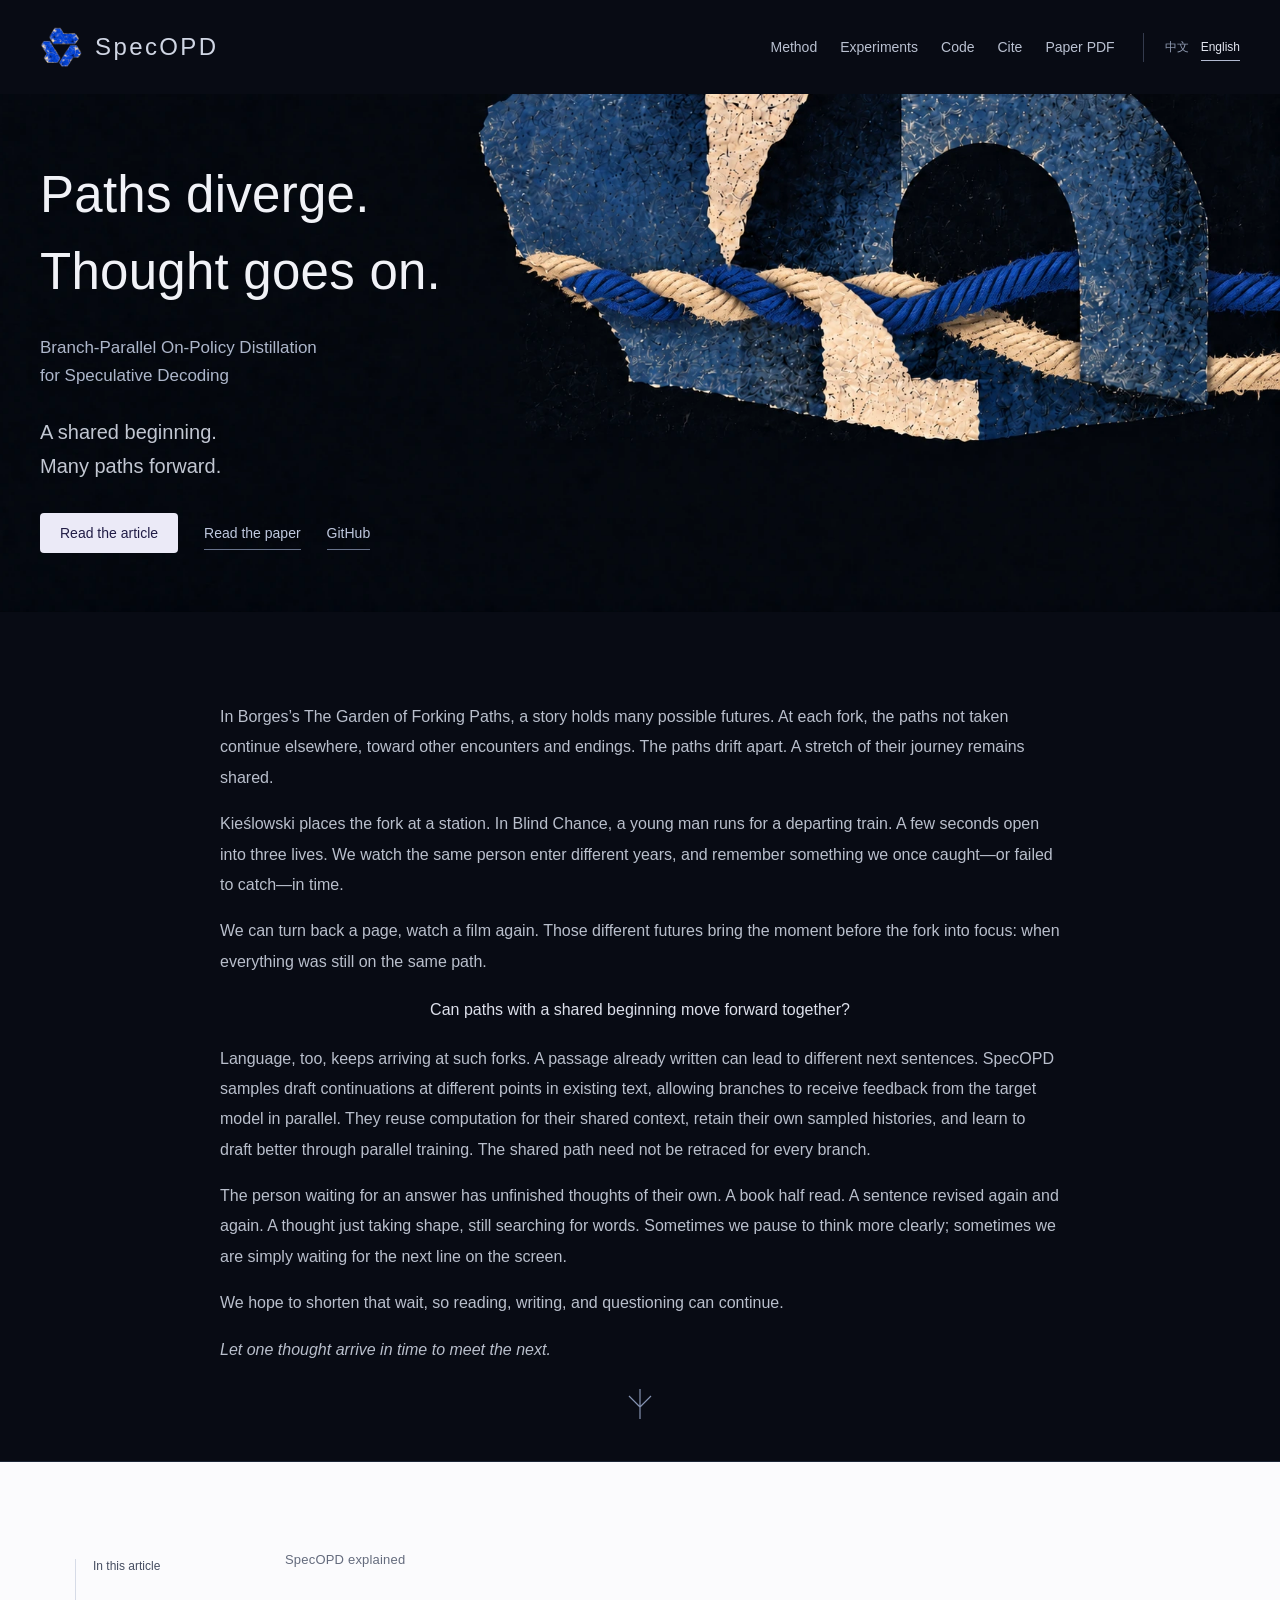
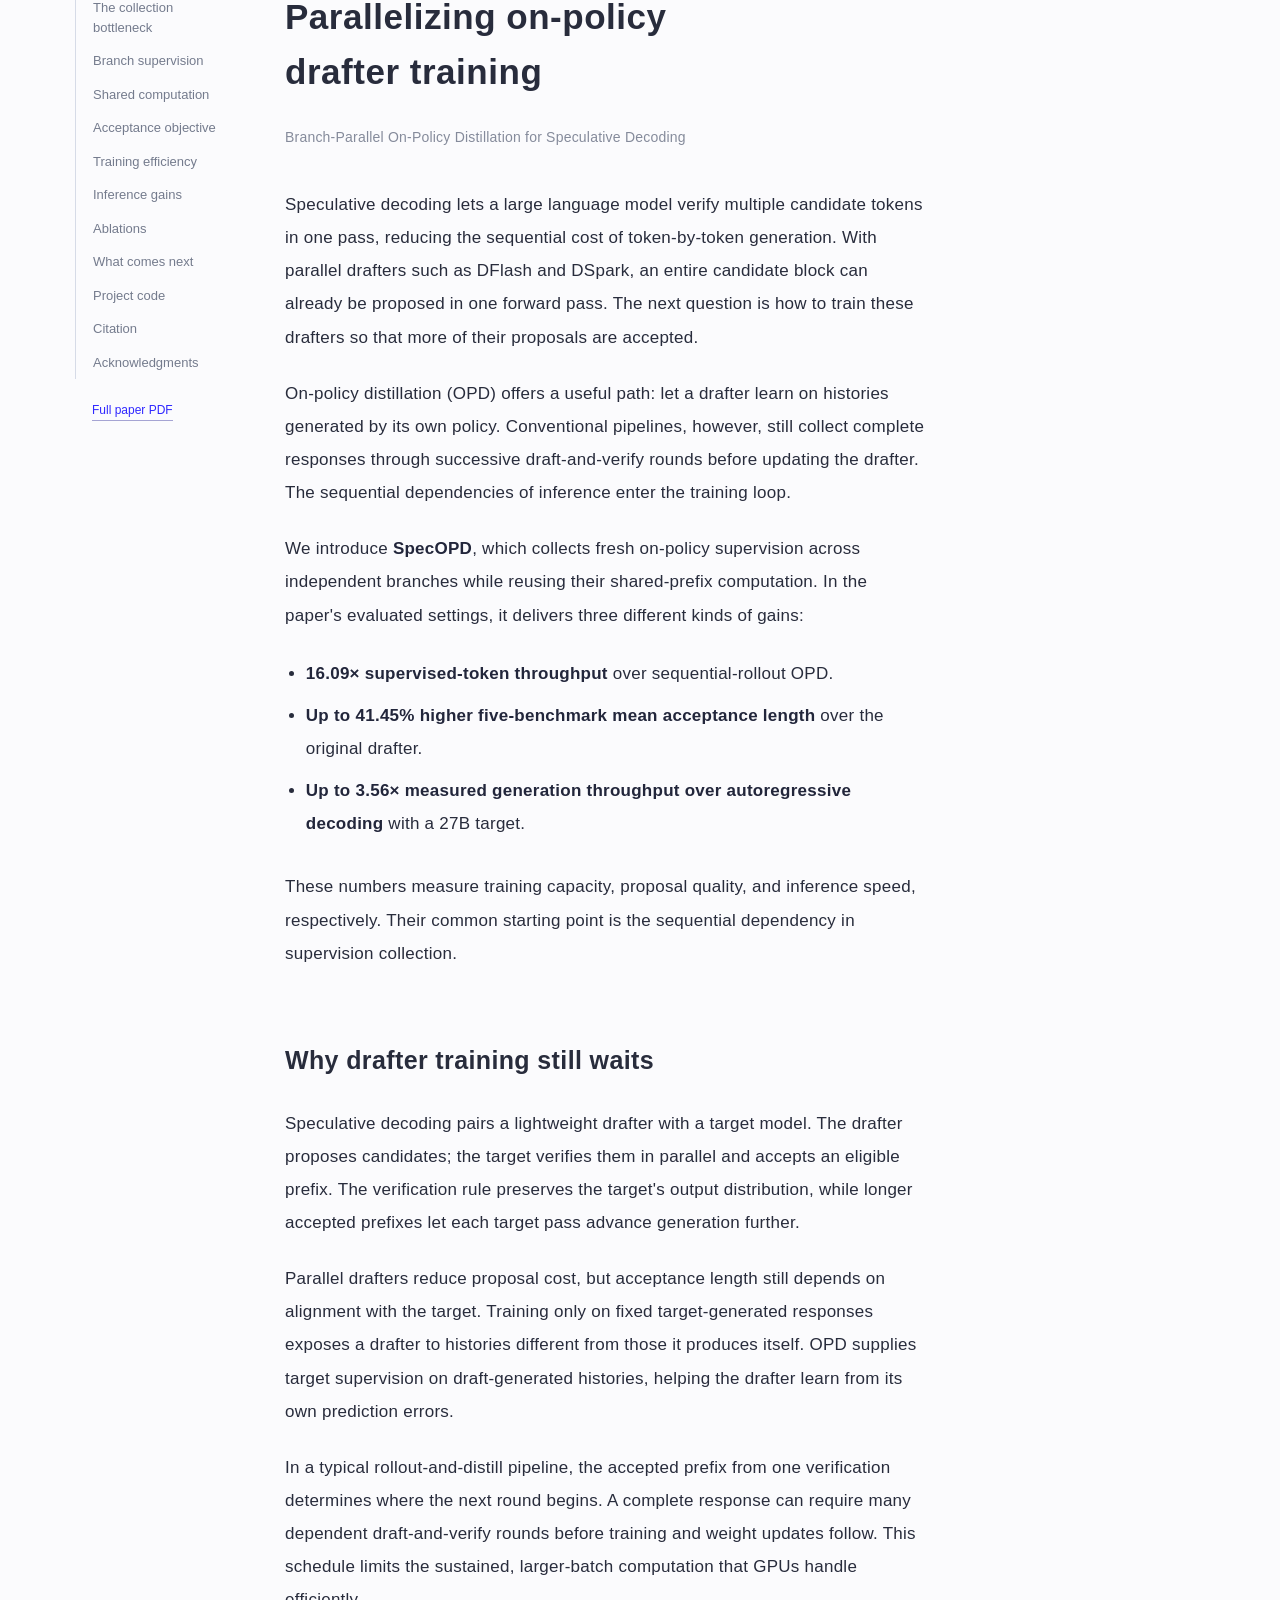
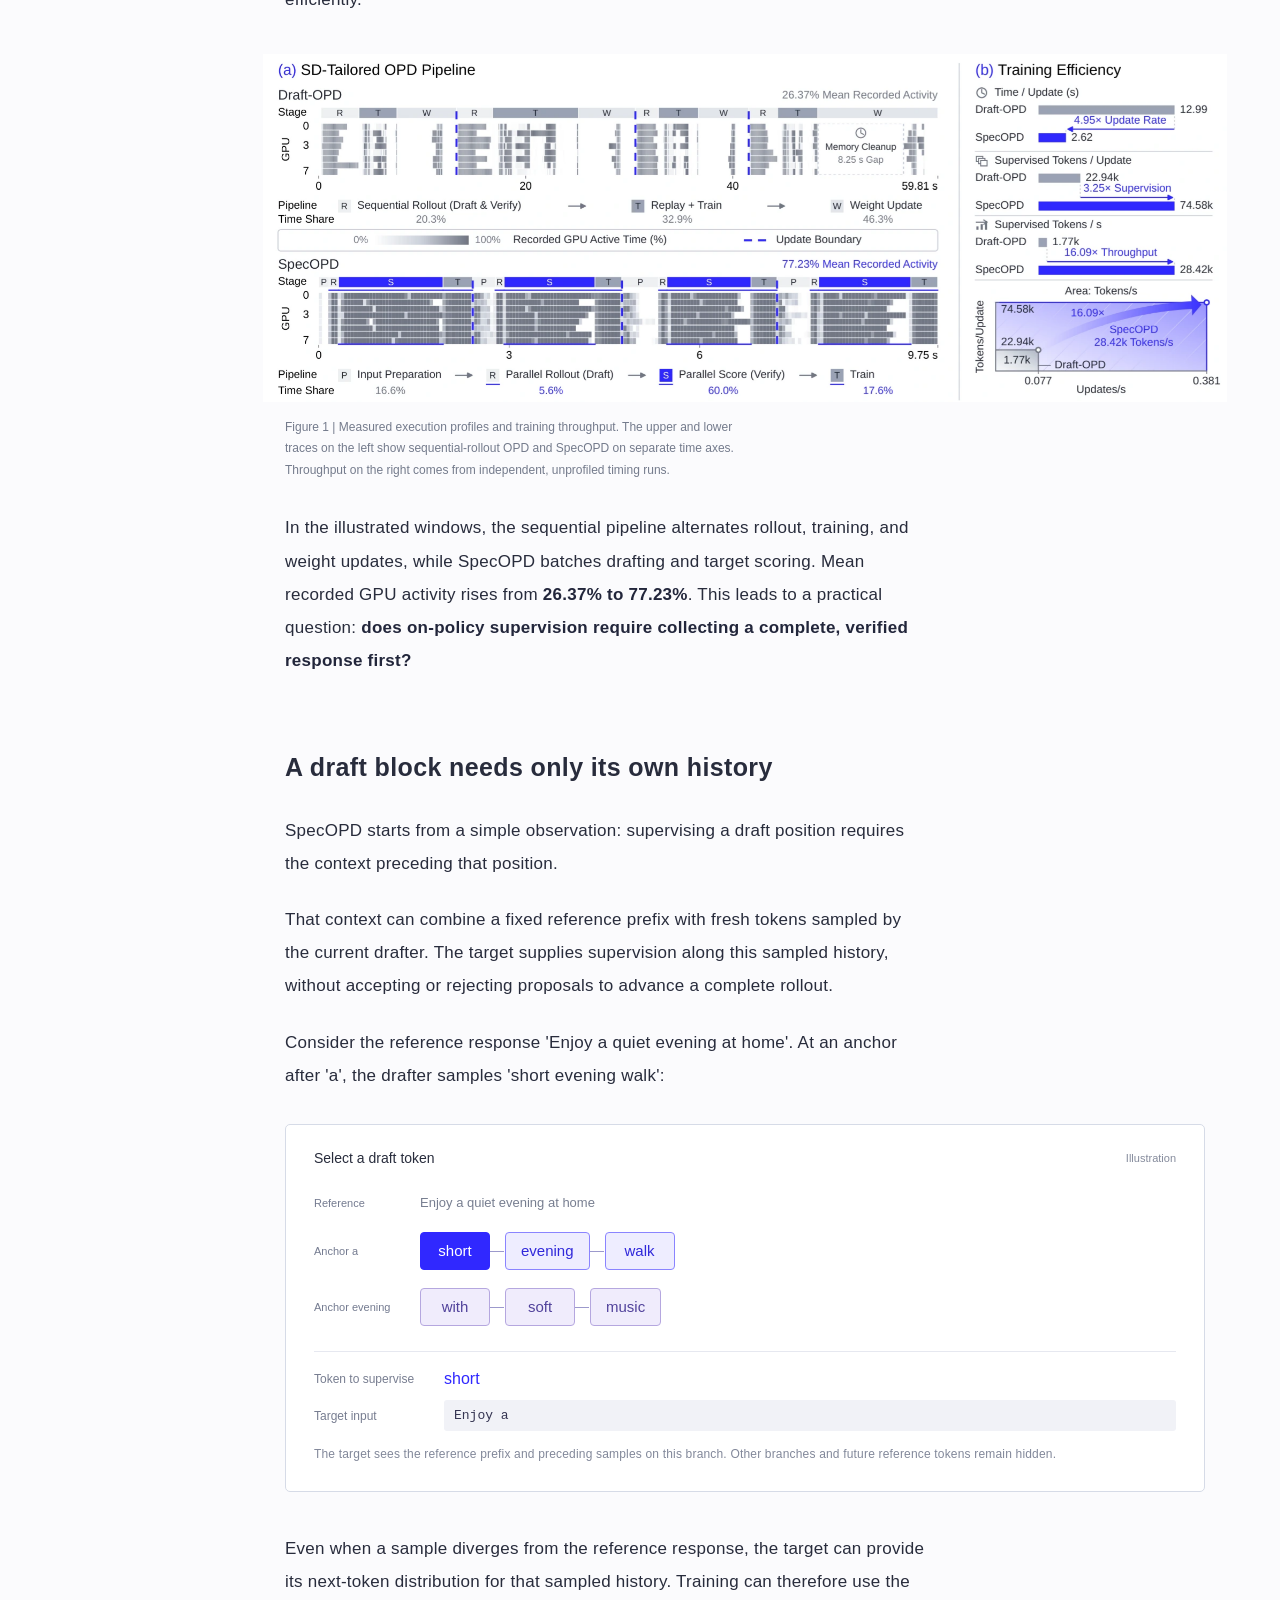
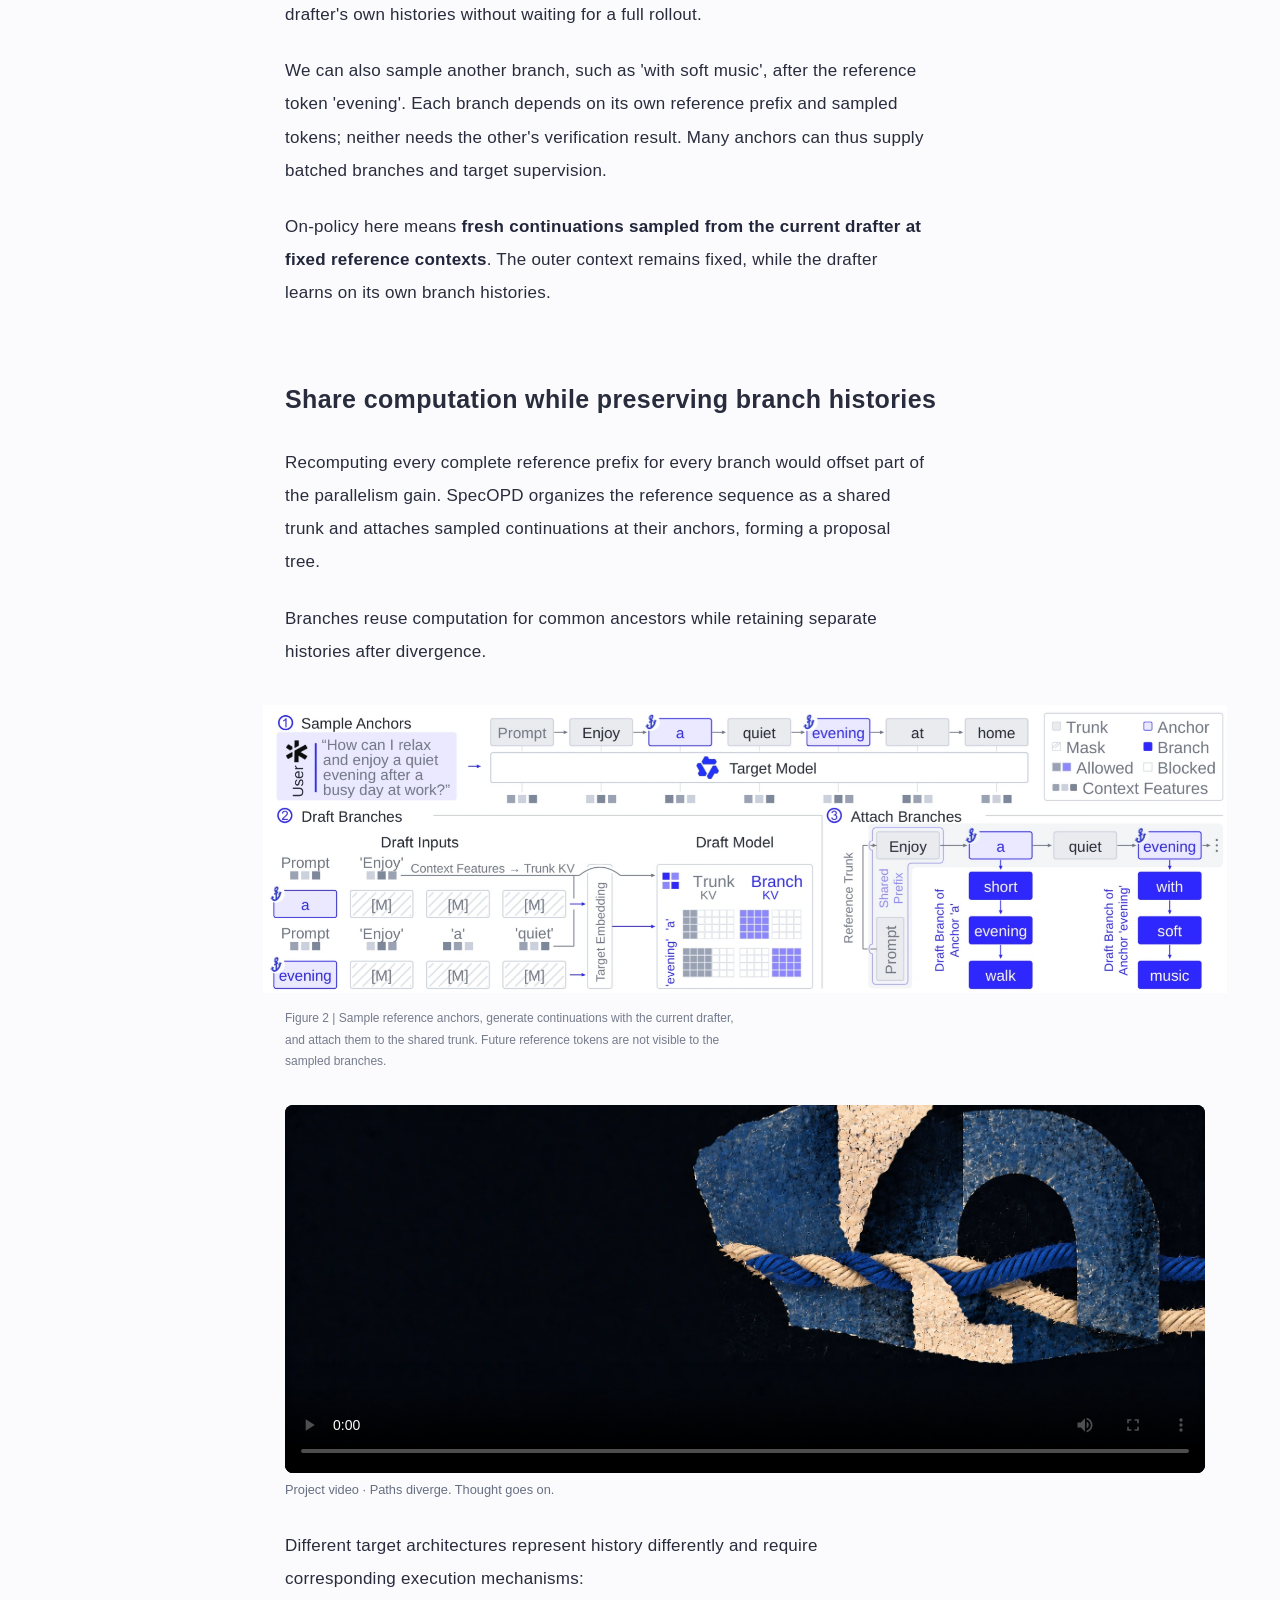
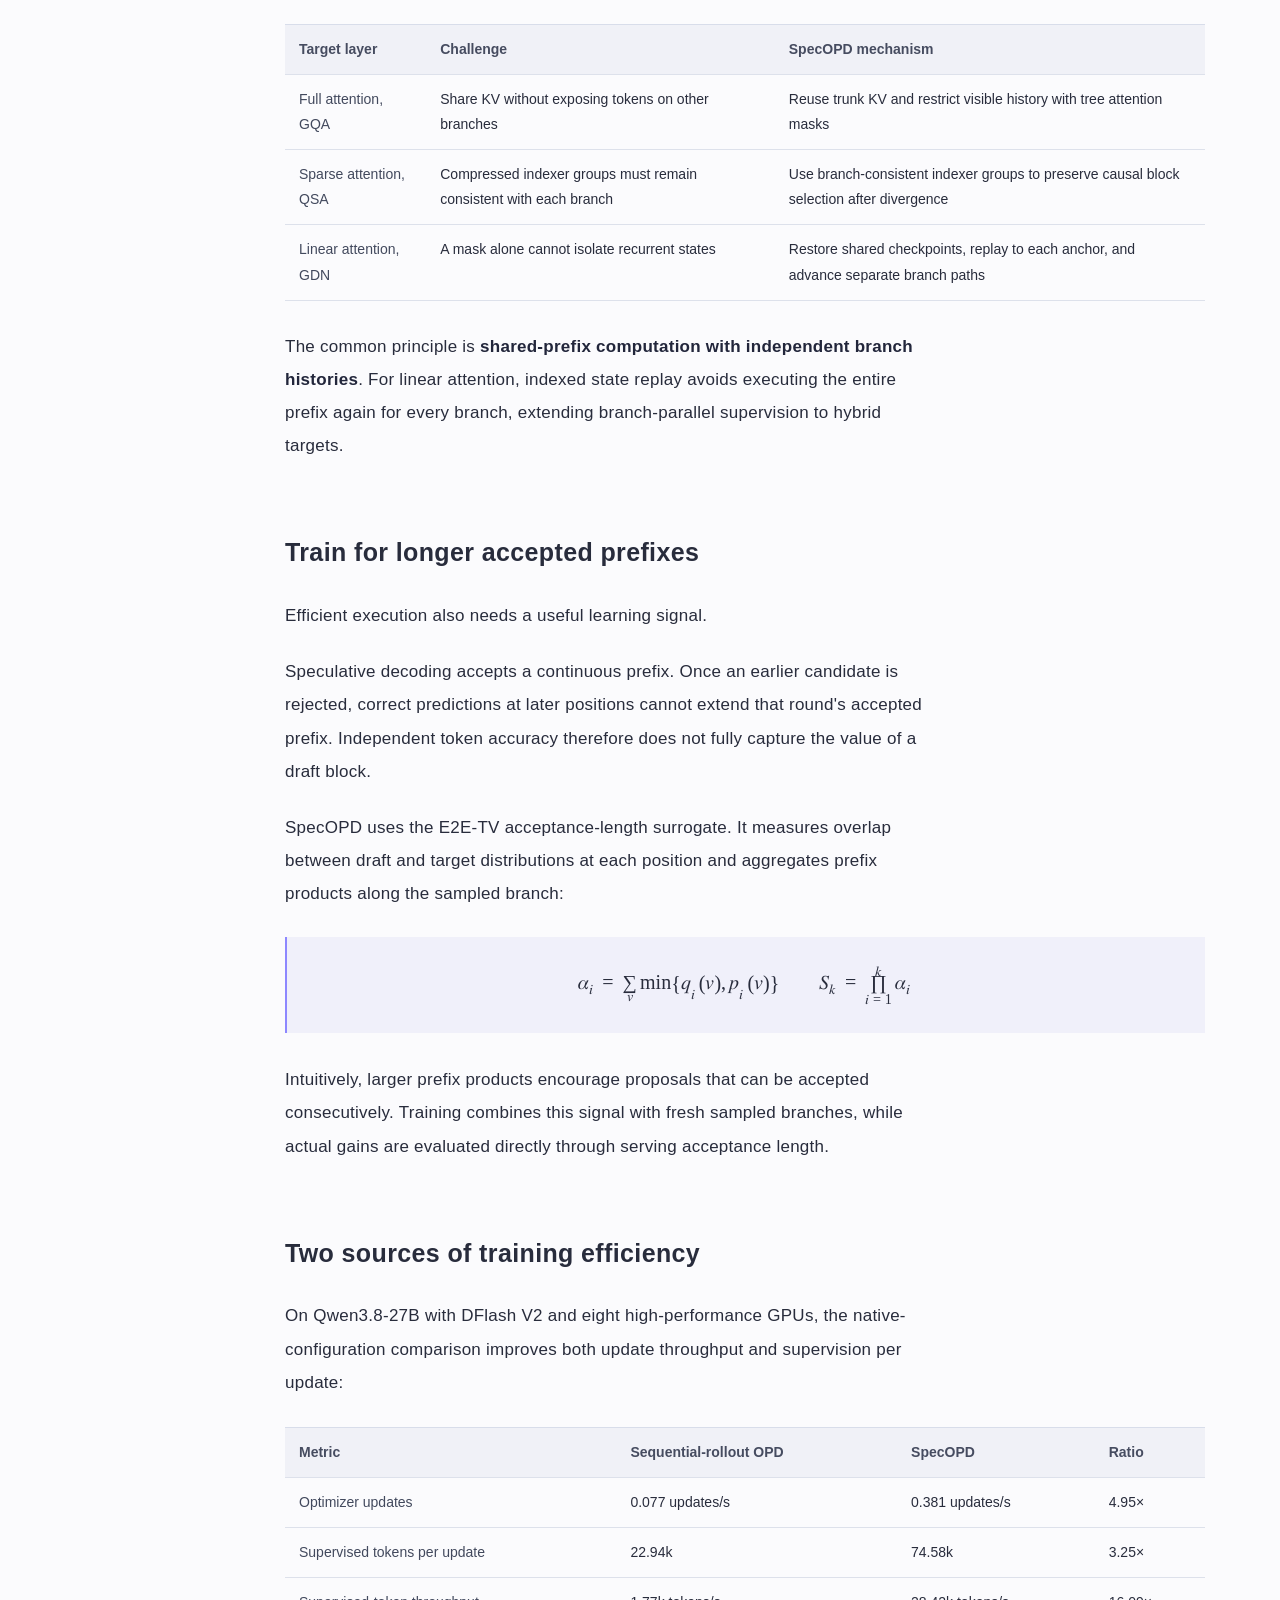
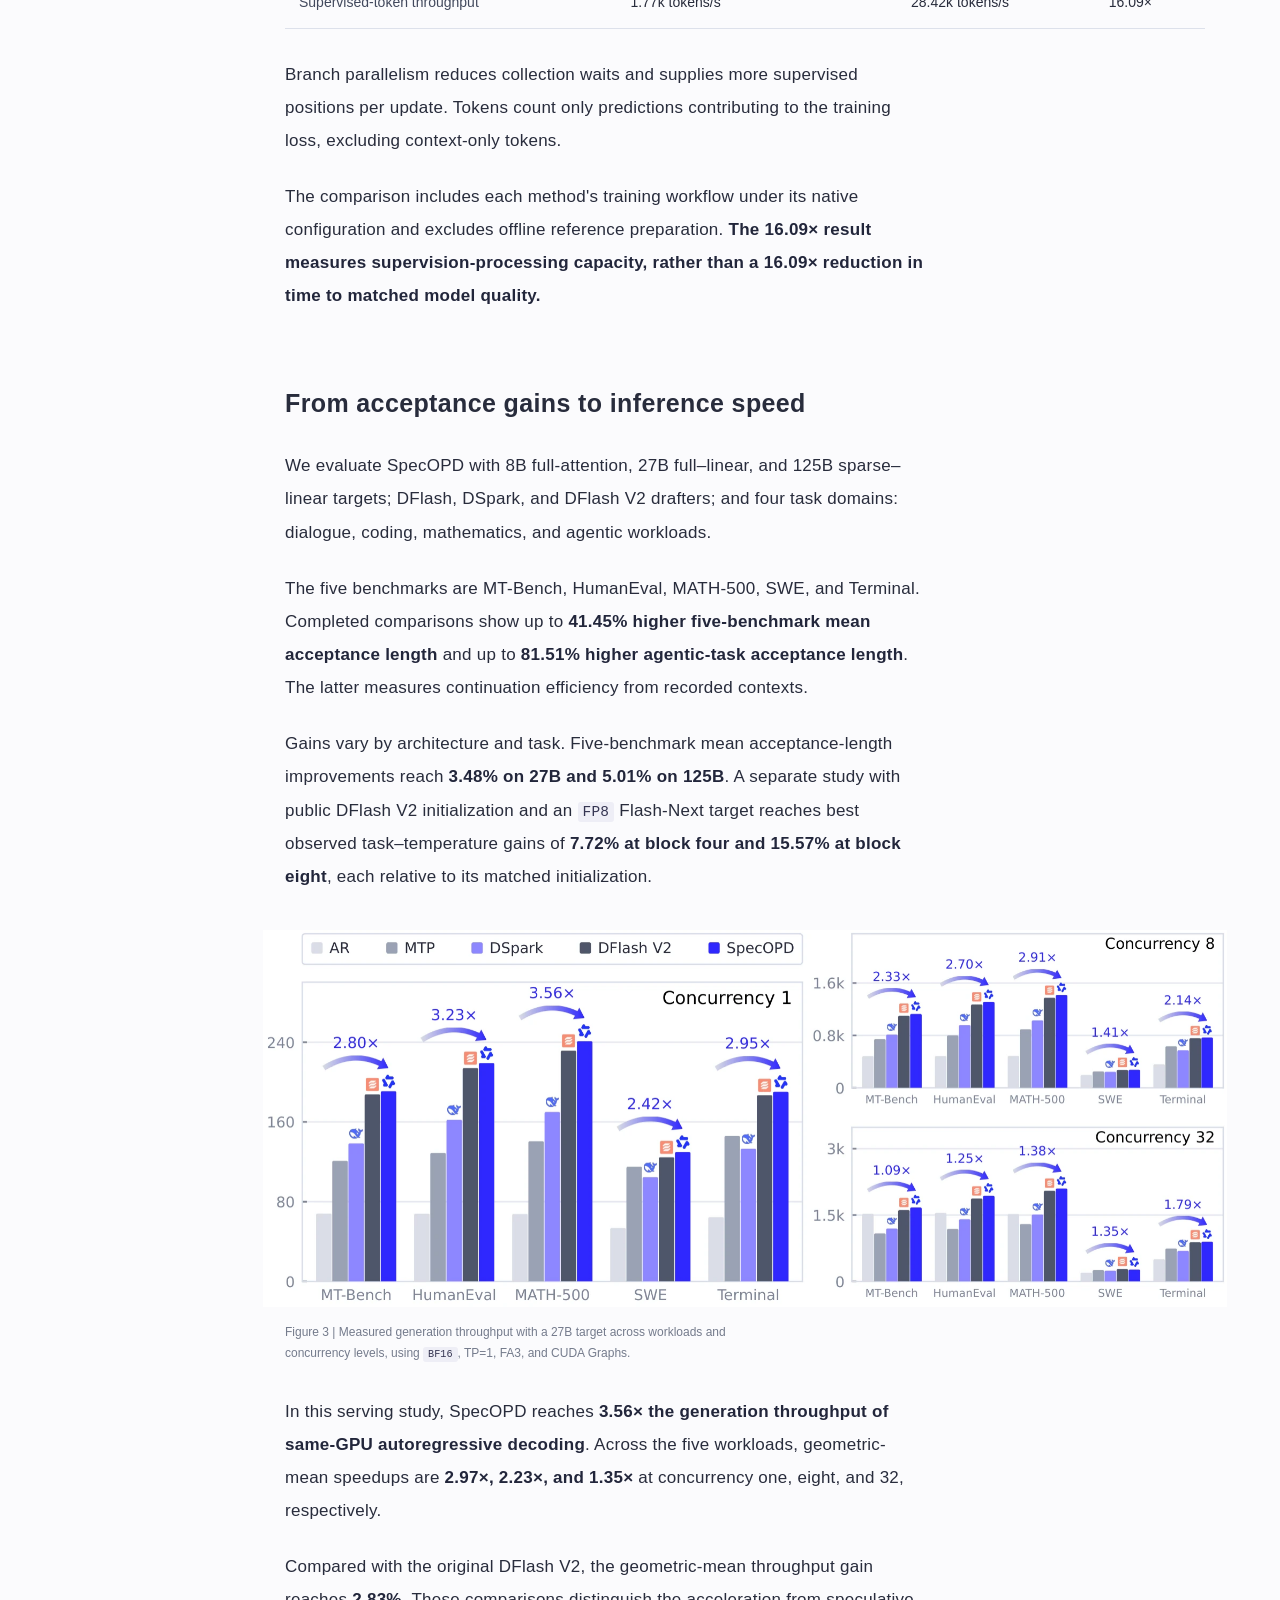
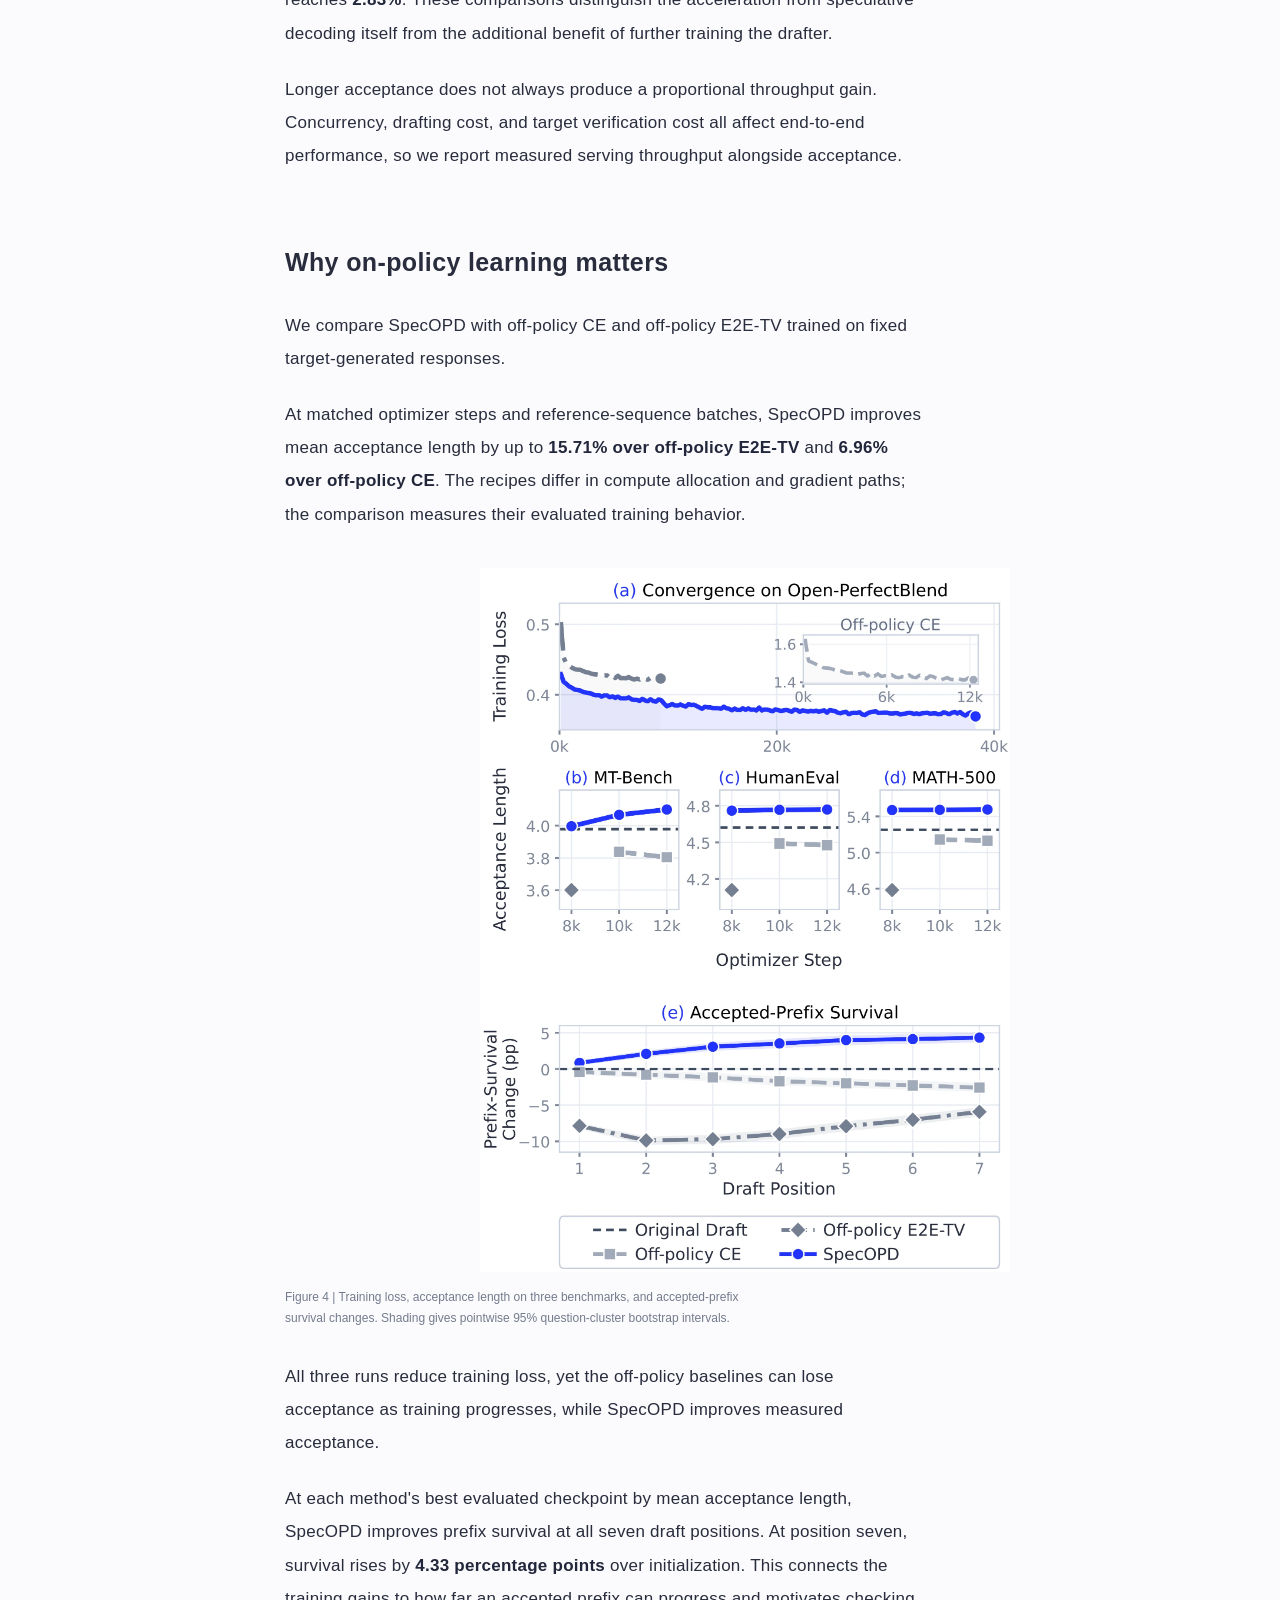
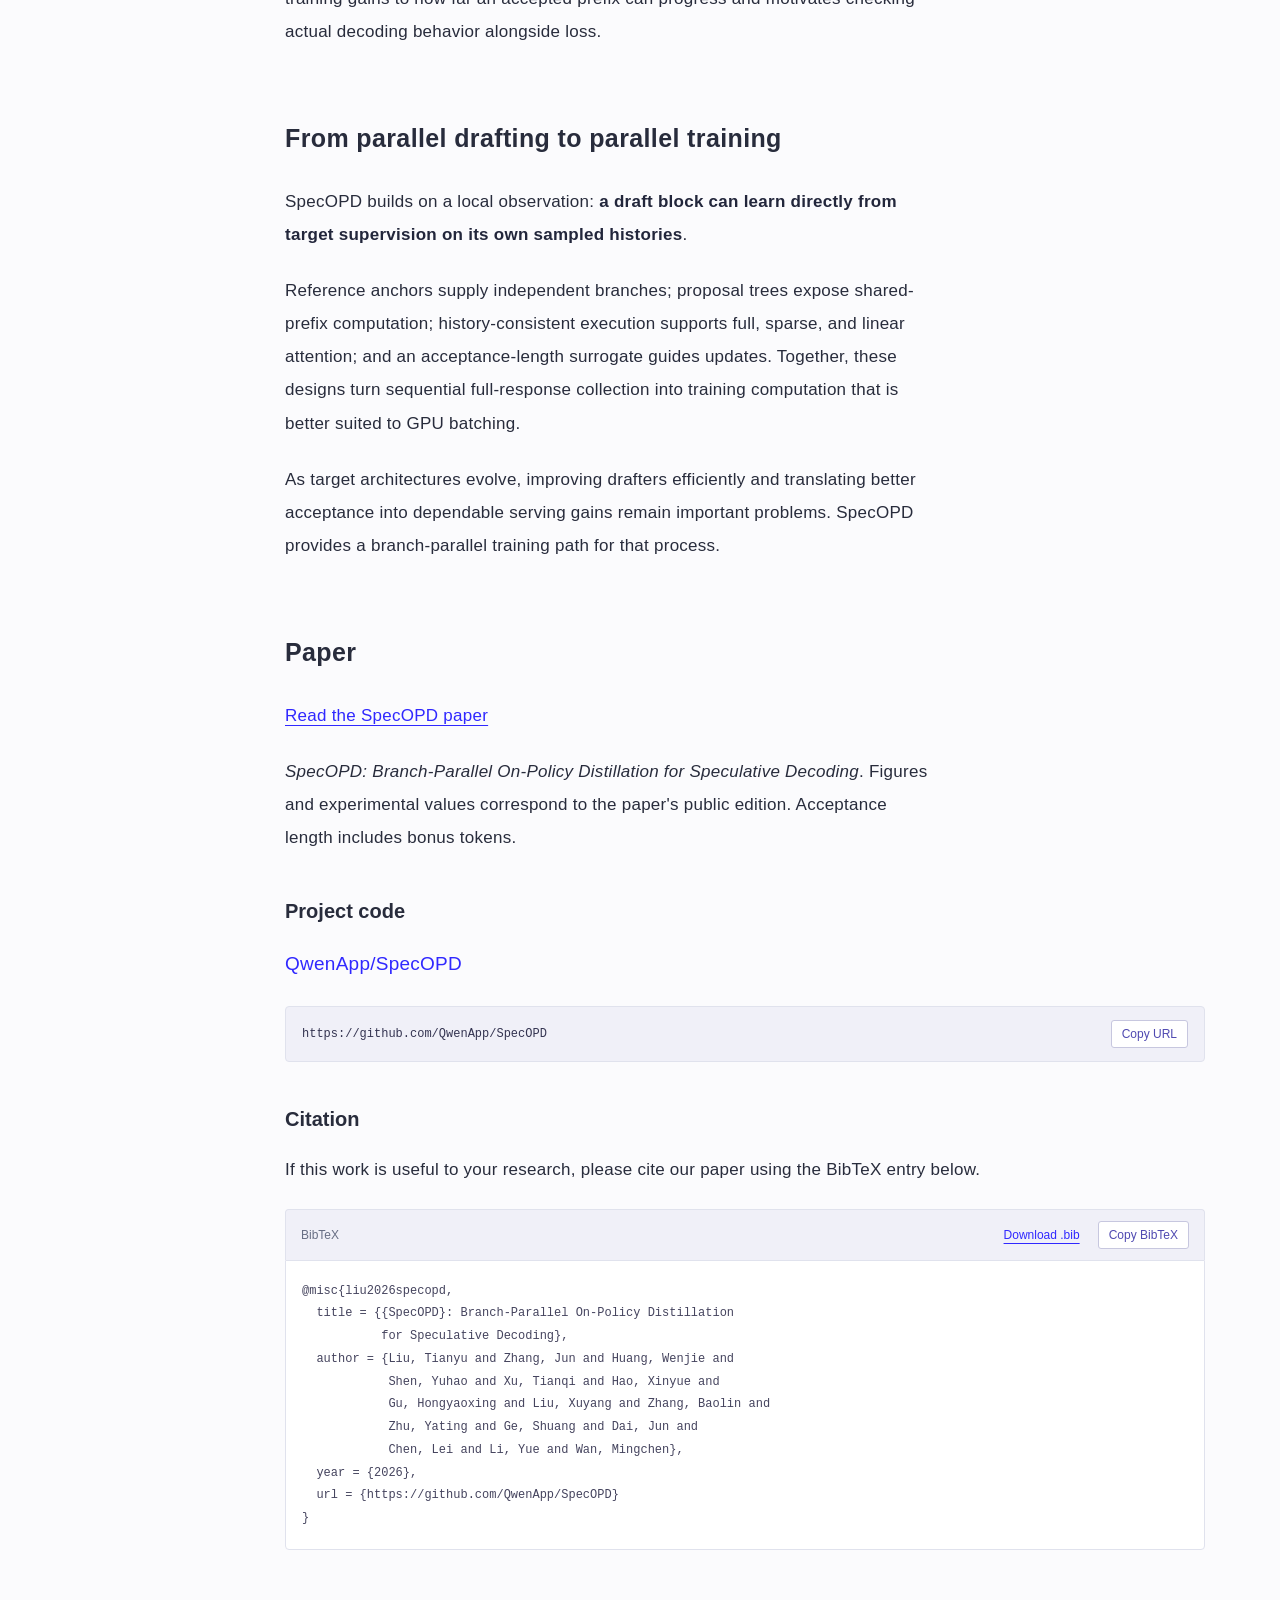
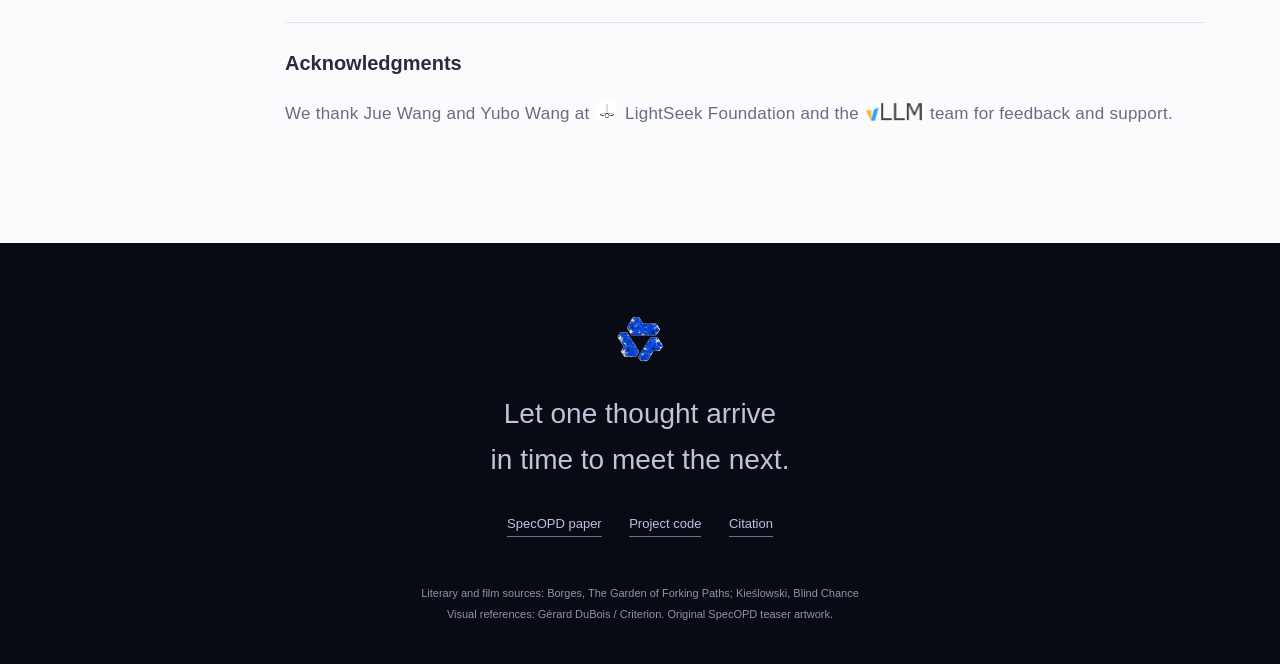
==== commit 605c327b: "docs: complete prologue, acknowledgments and paper" ====
--- a/docs/en.html
+++ b/docs/en.html
@@ -34,15 +34,13 @@
   </section>
   <section class="prologue" aria-label="Paths and branches">
     <div class="prologue-inner">
-      <p>In Borges’s The Garden of Forking Paths, a story holds many possible futures. The paths drift apart. A stretch of their journey remains shared.</p>
-      <p>Language, too, keeps arriving at such forks. A passage already written can lead to different next sentences. SpecOPD samples continuations at different reference positions, allowing multiple branches to receive target feedback in parallel.</p>
-      <p class="prologue-question">Can paths with a shared beginning move forward together?</p>
+      <p>In Borges’s The Garden of Forking Paths, a story holds many possible futures. At each fork, the paths not taken continue elsewhere, toward other encounters and endings. The paths drift apart. A stretch of their journey remains shared.</p><p>Kieślowski places the fork at a station. In Blind Chance, a young man runs for a departing train. A few seconds open into three lives. We watch the same person enter different years, and remember something we once caught—or failed to catch—in time.</p><p>We can turn back a page, watch a film again. Those different futures bring the moment before the fork into focus: when everything was still on the same path.</p><p class="prologue-question">Can paths with a shared beginning move forward together?</p><p>Language, too, keeps arriving at such forks. A passage already written can lead to different next sentences. SpecOPD samples draft continuations at different points in existing text, allowing branches to receive feedback from the target model in parallel. They reuse computation for their shared context, retain their own sampled histories, and learn to draft better through parallel training. The shared path need not be retraced for every branch.</p><p>The person waiting for an answer has unfinished thoughts of their own. A book half read. A sentence revised again and again. A thought just taking shape, still searching for words. Sometimes we pause to think more clearly; sometimes we are simply waiting for the next line on the screen.</p><p>We hope to shorten that wait, so reading, writing, and questioning can continue.</p><p><em>Let one thought arrive in time to meet the next.</em></p>
       <svg class="fork-mark" width="28" height="34" viewBox="0 0 28 34" fill="none" aria-hidden="true"><path d="M14 32V16M14 20L3 9M14 20L25 9M14 16V2" stroke="currentColor" stroke-width="1.2"/></svg>
     </div>
   </section>
   <div class="paper-body">
     <div class="article-layout">
-      <aside class="contents"><nav aria-label="Contents"><p>In this article</p><a href="#bottleneck">The collection bottleneck</a><a href="#insight">Branch supervision</a><a href="#execution">Shared computation</a><a href="#objective">Acceptance objective</a><a href="#training">Training efficiency</a><a href="#inference">Inference gains</a><a href="#ablation">Ablations</a><a href="#outlook">What comes next</a><a href="#code">Project code</a><a href="#citation">Citation</a></nav><a class="rail-paper" href="specopd-paper.pdf">Full paper PDF</a></aside>
+      <aside class="contents"><nav aria-label="Contents"><p>In this article</p><a href="#bottleneck">The collection bottleneck</a><a href="#insight">Branch supervision</a><a href="#execution">Shared computation</a><a href="#objective">Acceptance objective</a><a href="#training">Training efficiency</a><a href="#inference">Inference gains</a><a href="#ablation">Ablations</a><a href="#outlook">What comes next</a><a href="#code">Project code</a><a href="#citation">Citation</a><a href="#acknowledgments">Acknowledgments</a></nav><a class="rail-paper" href="specopd-paper.pdf">Full paper PDF</a></aside>
       <article><section id="overview" class="article-section"><header class="article-heading"><p class="article-context">SpecOPD explained</p><h2>Parallelizing on-policy<br class="desktop-break">drafter training</h2><p class="article-subtitle">Branch-Parallel On-Policy Distillation for Speculative Decoding</p></header><p>Speculative decoding lets a large language model verify multiple candidate tokens in one pass, reducing the sequential cost of token-by-token generation. With parallel drafters such as DFlash and DSpark, an entire candidate block can already be proposed in one forward pass. The next question is how to train these drafters so that more of their proposals are accepted.</p><p>On-policy distillation (OPD) offers a useful path: let a drafter learn on histories generated by its own policy. Conventional pipelines, however, still collect complete responses through successive draft-and-verify rounds before updating the drafter. The sequential dependencies of inference enter the training loop.</p><p>We introduce <strong>SpecOPD</strong>, which collects fresh on-policy supervision across independent branches while reusing their shared-prefix computation. In the paper&#x27;s evaluated settings, it delivers three different kinds of gains:</p><ul><li><strong>16.09× supervised-token throughput</strong> over sequential-rollout OPD.</li><li><strong>Up to 41.45% higher five-benchmark mean acceptance length</strong> over the original drafter.</li><li><strong>Up to 3.56× measured generation throughput over autoregressive decoding</strong> with a 27B target.</li></ul><p>These numbers measure training capacity, proposal quality, and inference speed, respectively. Their common starting point is the sequential dependency in supervision collection.</p></section><section id="bottleneck" class="article-section"><h2>Why drafter training still waits</h2><p>Speculative decoding pairs a lightweight drafter with a target model. The drafter proposes candidates; the target verifies them in parallel and accepts an eligible prefix. The verification rule preserves the target&#x27;s output distribution, while longer accepted prefixes let each target pass advance generation further.</p><p>Parallel drafters reduce proposal cost, but acceptance length still depends on alignment with the target. Training only on fixed target-generated responses exposes a drafter to histories different from those it produces itself. OPD supplies target supervision on draft-generated histories, helping the drafter learn from its own prediction errors.</p><p>In a typical rollout-and-distill pipeline, the accepted prefix from one verification determines where the next round begins. A complete response can require many dependent draft-and-verify rounds before training and weight updates follow. This schedule limits the sustained, larger-batch computation that GPUs handle efficiently.</p><figure class="paper-figure profile"><button class="figure-open" data-image="profile.webp" aria-label="Enlarge: Measured execution profiles and training throughput"><img src="profile.webp" alt="Measured execution profiles and training throughput" loading="lazy" width="1800" height="650"><span class="figure-affordance">Enlarge figure</span></button></figure><p class="figure-caption">Figure 1 | Measured execution profiles and training throughput. The upper and lower traces on the left show sequential-rollout OPD and SpecOPD on separate time axes. Throughput on the right comes from independent, unprofiled timing runs.</p><p>In the illustrated windows, the sequential pipeline alternates rollout, training, and weight updates, while SpecOPD batches drafting and target scoring. Mean recorded GPU activity rises from <strong>26.37% to 77.23%</strong>. This leads to a practical question: <strong>does on-policy supervision require collecting a complete, verified response first?</strong></p></section><section id="insight" class="article-section"><h2>A draft block needs only its own history</h2><p>SpecOPD starts from a simple observation: supervising a draft position requires the context preceding that position.</p><p>That context can combine a fixed reference prefix with fresh tokens sampled by the current drafter. The target supplies supervision along this sampled history, without accepting or rejecting proposals to advance a complete rollout.</p><p>Consider the reference response &#x27;Enjoy a quiet evening at home&#x27;. At an anchor after &#x27;a&#x27;, the drafter samples &#x27;short evening walk&#x27;:</p>
 <div class="branch-explorer" aria-label="Interactive branch-history example">
   <div class="demo-heading"><span>Select a draft token</span><span class="demo-status">Illustration</span></div>
@@ -59,7 +57,7 @@
     <p>The target sees the reference prefix and preceding samples on this branch. Other branches and future reference tokens remain hidden.</p>
   </div>
 </div>
-<p>Even when a sample diverges from the reference response, the target can provide its next-token distribution for that sampled history. Training can therefore use the drafter&#x27;s own histories without waiting for a full rollout.</p><p>We can also sample another branch, such as &#x27;with soft music&#x27;, after the reference token &#x27;evening&#x27;. Each branch depends on its own reference prefix and sampled tokens; neither needs the other&#x27;s verification result. Many anchors can thus supply batched branches and target supervision.</p><p>On-policy here means <strong>fresh continuations sampled from the current drafter at fixed reference contexts</strong>. The outer context remains fixed, while the drafter learns on its own branch histories.</p></section><section id="execution" class="article-section"><h2>Share computation while preserving branch histories</h2><p>Recomputing every complete reference prefix for every branch would offset part of the parallelism gain. SpecOPD organizes the reference sequence as a shared trunk and attaches sampled continuations at their anchors, forming a proposal tree.</p><p>Branches reuse computation for common ancestors while retaining separate histories after divergence.</p><figure class="paper-figure method"><button class="figure-open" data-image="method.webp" aria-label="Enlarge: Reference anchors, draft branches, and the shared proposal tree"><img src="method.webp" alt="Reference anchors, draft branches, and the shared proposal tree" loading="lazy" width="1800" height="538"><span class="figure-affordance">Enlarge figure</span></button></figure><p class="figure-caption">Figure 2 | Sample reference anchors, generate continuations with the current drafter, and attach them to the shared trunk. Future reference tokens are not visible to the sampled branches.</p><figure class="project-video"><video controls playsinline preload="metadata" poster="hero-artwork.webp" aria-label="Project video"><source src="https://raw.githubusercontent.com/QwenApp/SpecOPD/main/assets/SpecOPD.mp4" type="video/mp4"></video><figcaption>Project video · Paths diverge. Thought goes on.</figcaption></figure><p>Different target architectures represent history differently and require corresponding execution mechanisms:</p><div class="table-scroll" tabindex="0"><table><thead><tr><th scope="col">Target layer</th><th scope="col">Challenge</th><th scope="col">SpecOPD mechanism</th></tr></thead><tbody><tr><td>Full attention, GQA</td><td>Share KV without exposing tokens on other branches</td><td>Reuse trunk KV and restrict visible history with tree attention masks</td></tr><tr><td>Sparse attention, QSA</td><td>Compressed indexer groups must remain consistent with each branch</td><td>Use branch-consistent indexer groups to preserve causal block selection after divergence</td></tr><tr><td>Linear attention, GDN</td><td>A mask alone cannot isolate recurrent states</td><td>Restore shared checkpoints, replay to each anchor, and advance separate branch paths</td></tr></tbody></table></div><p>The common principle is <strong>shared-prefix computation with independent branch histories</strong>. For linear attention, indexed state replay avoids executing the entire prefix again for every branch, extending branch-parallel supervision to hybrid targets.</p></section><section id="objective" class="article-section"><h2>Train for longer accepted prefixes</h2><p>Efficient execution also needs a useful learning signal.</p><p>Speculative decoding accepts a continuous prefix. Once an earlier candidate is rejected, correct predictions at later positions cannot extend that round&#x27;s accepted prefix. Independent token accuracy therefore does not fully capture the value of a draft block.</p><p>SpecOPD uses the E2E-TV acceptance-length surrogate. It measures overlap between draft and target distributions at each position and aggregates prefix products along the sampled branch:</p><div class="equation" aria-label="Alpha i is the draft-target distributional overlap at position i. S k is the product of alpha over the first k positions."><math display="block"><mrow><msub><mi>α</mi><mi>i</mi></msub><mo>=</mo><munder><mo>∑</mo><mi>v</mi></munder><mi>min</mi><mo>{</mo><msub><mi>q</mi><mi>i</mi></msub><mo>(</mo><mi>v</mi><mo>)</mo><mo>,</mo><msub><mi>p</mi><mi>i</mi></msub><mo>(</mo><mi>v</mi><mo>)</mo><mo>}</mo><mspace width="2em"/><msub><mi>S</mi><mi>k</mi></msub><mo>=</mo><munderover><mo>∏</mo><mrow><mi>i</mi><mo>=</mo><mn>1</mn></mrow><mi>k</mi></munderover><msub><mi>α</mi><mi>i</mi></msub></mrow></math></div><p>Intuitively, larger prefix products encourage proposals that can be accepted consecutively. Training combines this signal with fresh sampled branches, while actual gains are evaluated directly through serving acceptance length.</p></section><section id="training" class="article-section"><h2>Two sources of training efficiency</h2><p>On Qwen3.8-27B with DFlash V2 and eight high-performance GPUs, the native-configuration comparison improves both update throughput and supervision per update:</p><div class="table-scroll" tabindex="0"><table><thead><tr><th scope="col">Metric</th><th scope="col">Sequential-rollout OPD</th><th scope="col">SpecOPD</th><th scope="col">Ratio</th></tr></thead><tbody><tr><td>Optimizer updates</td><td>0.077 updates/s</td><td>0.381 updates/s</td><td>4.95×</td></tr><tr><td>Supervised tokens per update</td><td>22.94k</td><td>74.58k</td><td>3.25×</td></tr><tr><td>Supervised-token throughput</td><td>1.77k tokens/s</td><td>28.42k tokens/s</td><td>16.09×</td></tr></tbody></table></div><p>Branch parallelism reduces collection waits and supplies more supervised positions per update. Tokens count only predictions contributing to the training loss, excluding context-only tokens.</p><p>The comparison includes each method&#x27;s training workflow under its native configuration and excludes offline reference preparation. <strong>The 16.09× result measures supervision-processing capacity, rather than a 16.09× reduction in time to matched model quality.</strong></p></section><section id="inference" class="article-section"><h2>From acceptance gains to inference speed</h2><p>We evaluate SpecOPD with 8B full-attention, 27B full–linear, and 125B sparse–linear targets; DFlash, DSpark, and DFlash V2 drafters; and four task domains: dialogue, coding, mathematics, and agentic workloads.</p><p>The five benchmarks are MT-Bench, HumanEval, MATH-500, SWE, and Terminal. Completed comparisons show up to <strong>41.45% higher five-benchmark mean acceptance length</strong> and up to <strong>81.51% higher agentic-task acceptance length</strong>. The latter measures continuation efficiency from recorded contexts.</p><p>Gains vary by architecture and task. Five-benchmark mean acceptance-length improvements reach <strong>3.48% on 27B and 5.01% on 125B</strong>. A separate study with public DFlash V2 initialization and an <code>FP8</code> Flash-Next target reaches best observed task–temperature gains of <strong>7.72% at block four and 15.57% at block eight</strong>, each relative to its matched initialization.</p><figure class="paper-figure inference"><button class="figure-open" data-image="inference.webp" aria-label="Enlarge: Measured 27B inference throughput at concurrency 1, 8, and 32"><img src="inference.webp" alt="Measured 27B inference throughput at concurrency 1, 8, and 32" loading="lazy" width="1800" height="703"><span class="figure-affordance">Enlarge figure</span></button></figure><p class="figure-caption">Figure 3 | Measured generation throughput with a 27B target across workloads and concurrency levels, using <code>BF16</code>, TP=1, FA3, and CUDA Graphs.</p><p>In this serving study, SpecOPD reaches <strong>3.56× the generation throughput of same-GPU autoregressive decoding</strong>. Across the five workloads, geometric-mean speedups are <strong>2.97×, 2.23×, and 1.35×</strong> at concurrency one, eight, and 32, respectively.</p><p>Compared with the original DFlash V2, the geometric-mean throughput gain reaches <strong>2.83%</strong>. These comparisons distinguish the acceleration from speculative decoding itself from the additional benefit of further training the drafter.</p><p>Longer acceptance does not always produce a proportional throughput gain. Concurrency, drafting cost, and target verification cost all affect end-to-end performance, so we report measured serving throughput alongside acceptance.</p></section><section id="ablation" class="article-section"><h2>Why on-policy learning matters</h2><p>We compare SpecOPD with off-policy CE and off-policy E2E-TV trained on fixed target-generated responses.</p><p>At matched optimizer steps and reference-sequence batches, SpecOPD improves mean acceptance length by up to <strong>15.71% over off-policy E2E-TV</strong> and <strong>6.96% over off-policy CE</strong>. The recipes differ in compute allocation and gradient paths; the comparison measures their evaluated training behavior.</p><figure class="paper-figure ablation"><button class="figure-open" data-image="ablation.webp" aria-label="Enlarge: Training loss, acceptance length, and prefix survival"><img src="ablation.webp" alt="Training loss, acceptance length, and prefix survival" loading="lazy" width="1800" height="2391"><span class="figure-affordance">Enlarge figure</span></button></figure><p class="figure-caption">Figure 4 | Training loss, acceptance length on three benchmarks, and accepted-prefix survival changes. Shading gives pointwise 95% question-cluster bootstrap intervals.</p><p>All three runs reduce training loss, yet the off-policy baselines can lose acceptance as training progresses, while SpecOPD improves measured acceptance.</p><p>At each method&#x27;s best evaluated checkpoint by mean acceptance length, SpecOPD improves prefix survival at all seven draft positions. At position seven, survival rises by <strong>4.33 percentage points</strong> over initialization. This connects the training gains to how far an accepted prefix can progress and motivates checking actual decoding behavior alongside loss.</p></section><section id="outlook" class="article-section"><h2>From parallel drafting to parallel training</h2><p>SpecOPD builds on a local observation: <strong>a draft block can learn directly from target supervision on its own sampled histories</strong>.</p><p>Reference anchors supply independent branches; proposal trees expose shared-prefix computation; history-consistent execution supports full, sparse, and linear attention; and an acceptance-length surrogate guides updates. Together, these designs turn sequential full-response collection into training computation that is better suited to GPU batching.</p><p>As target architectures evolve, improving drafters efficiently and translating better acceptance into dependable serving gains remain important problems. SpecOPD provides a branch-parallel training path for that process.</p></section><section id="paper" class="article-section"><h2>Paper</h2><p><a href="specopd-paper.pdf">Read the SpecOPD paper</a></p><p><em>SpecOPD: Branch-Parallel On-Policy Distillation for Speculative Decoding</em>. Figures and experimental values correspond to the paper&#x27;s public edition. Acceptance length includes bonus tokens.</p>
+<p>Even when a sample diverges from the reference response, the target can provide its next-token distribution for that sampled history. Training can therefore use the drafter&#x27;s own histories without waiting for a full rollout.</p><p>We can also sample another branch, such as &#x27;with soft music&#x27;, after the reference token &#x27;evening&#x27;. Each branch depends on its own reference prefix and sampled tokens; neither needs the other&#x27;s verification result. Many anchors can thus supply batched branches and target supervision.</p><p>On-policy here means <strong>fresh continuations sampled from the current drafter at fixed reference contexts</strong>. The outer context remains fixed, while the drafter learns on its own branch histories.</p></section><section id="execution" class="article-section"><h2>Share computation while preserving branch histories</h2><p>Recomputing every complete reference prefix for every branch would offset part of the parallelism gain. SpecOPD organizes the reference sequence as a shared trunk and attaches sampled continuations at their anchors, forming a proposal tree.</p><p>Branches reuse computation for common ancestors while retaining separate histories after divergence.</p><figure class="paper-figure method"><button class="figure-open" data-image="method.webp" aria-label="Enlarge: Reference anchors, draft branches, and the shared proposal tree"><img src="method.webp" alt="Reference anchors, draft branches, and the shared proposal tree" loading="lazy" width="1800" height="538"><span class="figure-affordance">Enlarge figure</span></button></figure><p class="figure-caption">Figure 2 | Sample reference anchors, generate continuations with the current drafter, and attach them to the shared trunk. Future reference tokens are not visible to the sampled branches.</p><figure class="project-video"><video controls playsinline preload="metadata" poster="hero-artwork.webp" aria-label="Project video"><source src="https://raw.githubusercontent.com/QwenApp/SpecOPD/main/SpecOPD.mp4" type="video/mp4"></video><figcaption>Project video · Paths diverge. Thought goes on.</figcaption></figure><p>Different target architectures represent history differently and require corresponding execution mechanisms:</p><div class="table-scroll" tabindex="0"><table><thead><tr><th scope="col">Target layer</th><th scope="col">Challenge</th><th scope="col">SpecOPD mechanism</th></tr></thead><tbody><tr><td>Full attention, GQA</td><td>Share KV without exposing tokens on other branches</td><td>Reuse trunk KV and restrict visible history with tree attention masks</td></tr><tr><td>Sparse attention, QSA</td><td>Compressed indexer groups must remain consistent with each branch</td><td>Use branch-consistent indexer groups to preserve causal block selection after divergence</td></tr><tr><td>Linear attention, GDN</td><td>A mask alone cannot isolate recurrent states</td><td>Restore shared checkpoints, replay to each anchor, and advance separate branch paths</td></tr></tbody></table></div><p>The common principle is <strong>shared-prefix computation with independent branch histories</strong>. For linear attention, indexed state replay avoids executing the entire prefix again for every branch, extending branch-parallel supervision to hybrid targets.</p></section><section id="objective" class="article-section"><h2>Train for longer accepted prefixes</h2><p>Efficient execution also needs a useful learning signal.</p><p>Speculative decoding accepts a continuous prefix. Once an earlier candidate is rejected, correct predictions at later positions cannot extend that round&#x27;s accepted prefix. Independent token accuracy therefore does not fully capture the value of a draft block.</p><p>SpecOPD uses the E2E-TV acceptance-length surrogate. It measures overlap between draft and target distributions at each position and aggregates prefix products along the sampled branch:</p><div class="equation" aria-label="Alpha i is the draft-target distributional overlap at position i. S k is the product of alpha over the first k positions."><math display="block"><mrow><msub><mi>α</mi><mi>i</mi></msub><mo>=</mo><munder><mo>∑</mo><mi>v</mi></munder><mi>min</mi><mo>{</mo><msub><mi>q</mi><mi>i</mi></msub><mo>(</mo><mi>v</mi><mo>)</mo><mo>,</mo><msub><mi>p</mi><mi>i</mi></msub><mo>(</mo><mi>v</mi><mo>)</mo><mo>}</mo><mspace width="2em"/><msub><mi>S</mi><mi>k</mi></msub><mo>=</mo><munderover><mo>∏</mo><mrow><mi>i</mi><mo>=</mo><mn>1</mn></mrow><mi>k</mi></munderover><msub><mi>α</mi><mi>i</mi></msub></mrow></math></div><p>Intuitively, larger prefix products encourage proposals that can be accepted consecutively. Training combines this signal with fresh sampled branches, while actual gains are evaluated directly through serving acceptance length.</p></section><section id="training" class="article-section"><h2>Two sources of training efficiency</h2><p>On Qwen3.8-27B with DFlash V2 and eight high-performance GPUs, the native-configuration comparison improves both update throughput and supervision per update:</p><div class="table-scroll" tabindex="0"><table><thead><tr><th scope="col">Metric</th><th scope="col">Sequential-rollout OPD</th><th scope="col">SpecOPD</th><th scope="col">Ratio</th></tr></thead><tbody><tr><td>Optimizer updates</td><td>0.077 updates/s</td><td>0.381 updates/s</td><td>4.95×</td></tr><tr><td>Supervised tokens per update</td><td>22.94k</td><td>74.58k</td><td>3.25×</td></tr><tr><td>Supervised-token throughput</td><td>1.77k tokens/s</td><td>28.42k tokens/s</td><td>16.09×</td></tr></tbody></table></div><p>Branch parallelism reduces collection waits and supplies more supervised positions per update. Tokens count only predictions contributing to the training loss, excluding context-only tokens.</p><p>The comparison includes each method&#x27;s training workflow under its native configuration and excludes offline reference preparation. <strong>The 16.09× result measures supervision-processing capacity, rather than a 16.09× reduction in time to matched model quality.</strong></p></section><section id="inference" class="article-section"><h2>From acceptance gains to inference speed</h2><p>We evaluate SpecOPD with 8B full-attention, 27B full–linear, and 125B sparse–linear targets; DFlash, DSpark, and DFlash V2 drafters; and four task domains: dialogue, coding, mathematics, and agentic workloads.</p><p>The five benchmarks are MT-Bench, HumanEval, MATH-500, SWE, and Terminal. Completed comparisons show up to <strong>41.45% higher five-benchmark mean acceptance length</strong> and up to <strong>81.51% higher agentic-task acceptance length</strong>. The latter measures continuation efficiency from recorded contexts.</p><p>Gains vary by architecture and task. Five-benchmark mean acceptance-length improvements reach <strong>3.48% on 27B and 5.01% on 125B</strong>. A separate study with public DFlash V2 initialization and an <code>FP8</code> Flash-Next target reaches best observed task–temperature gains of <strong>7.72% at block four and 15.57% at block eight</strong>, each relative to its matched initialization.</p><figure class="paper-figure inference"><button class="figure-open" data-image="inference.webp" aria-label="Enlarge: Measured 27B inference throughput at concurrency 1, 8, and 32"><img src="inference.webp" alt="Measured 27B inference throughput at concurrency 1, 8, and 32" loading="lazy" width="1800" height="703"><span class="figure-affordance">Enlarge figure</span></button></figure><p class="figure-caption">Figure 3 | Measured generation throughput with a 27B target across workloads and concurrency levels, using <code>BF16</code>, TP=1, FA3, and CUDA Graphs.</p><p>In this serving study, SpecOPD reaches <strong>3.56× the generation throughput of same-GPU autoregressive decoding</strong>. Across the five workloads, geometric-mean speedups are <strong>2.97×, 2.23×, and 1.35×</strong> at concurrency one, eight, and 32, respectively.</p><p>Compared with the original DFlash V2, the geometric-mean throughput gain reaches <strong>2.83%</strong>. These comparisons distinguish the acceleration from speculative decoding itself from the additional benefit of further training the drafter.</p><p>Longer acceptance does not always produce a proportional throughput gain. Concurrency, drafting cost, and target verification cost all affect end-to-end performance, so we report measured serving throughput alongside acceptance.</p></section><section id="ablation" class="article-section"><h2>Why on-policy learning matters</h2><p>We compare SpecOPD with off-policy CE and off-policy E2E-TV trained on fixed target-generated responses.</p><p>At matched optimizer steps and reference-sequence batches, SpecOPD improves mean acceptance length by up to <strong>15.71% over off-policy E2E-TV</strong> and <strong>6.96% over off-policy CE</strong>. The recipes differ in compute allocation and gradient paths; the comparison measures their evaluated training behavior.</p><figure class="paper-figure ablation"><button class="figure-open" data-image="ablation.webp" aria-label="Enlarge: Training loss, acceptance length, and prefix survival"><img src="ablation.webp" alt="Training loss, acceptance length, and prefix survival" loading="lazy" width="1800" height="2391"><span class="figure-affordance">Enlarge figure</span></button></figure><p class="figure-caption">Figure 4 | Training loss, acceptance length on three benchmarks, and accepted-prefix survival changes. Shading gives pointwise 95% question-cluster bootstrap intervals.</p><p>All three runs reduce training loss, yet the off-policy baselines can lose acceptance as training progresses, while SpecOPD improves measured acceptance.</p><p>At each method&#x27;s best evaluated checkpoint by mean acceptance length, SpecOPD improves prefix survival at all seven draft positions. At position seven, survival rises by <strong>4.33 percentage points</strong> over initialization. This connects the training gains to how far an accepted prefix can progress and motivates checking actual decoding behavior alongside loss.</p></section><section id="outlook" class="article-section"><h2>From parallel drafting to parallel training</h2><p>SpecOPD builds on a local observation: <strong>a draft block can learn directly from target supervision on its own sampled histories</strong>.</p><p>Reference anchors supply independent branches; proposal trees expose shared-prefix computation; history-consistent execution supports full, sparse, and linear attention; and an acceptance-length surrogate guides updates. Together, these designs turn sequential full-response collection into training computation that is better suited to GPU batching.</p><p>As target architectures evolve, improving drafters efficiently and translating better acceptance into dependable serving gains remain important problems. SpecOPD provides a branch-parallel training path for that process.</p></section><section id="paper" class="article-section"><h2>Paper</h2><p><a href="specopd-paper.pdf">Read the SpecOPD paper</a></p><p><em>SpecOPD: Branch-Parallel On-Policy Distillation for Speculative Decoding</em>. Figures and experimental values correspond to the paper&#x27;s public edition. Acceptance length includes bonus tokens.</p>
 <div class="project-resources" id="code">
   <h3>Project code</h3>
   <p><a class="repository-link" href="https://github.com/QwenApp/SpecOPD">QwenApp/SpecOPD</a></p>
@@ -83,7 +81,7 @@
 </code></pre>
   <span class="copy-status" role="status" aria-live="polite"></span>
 </div>
-</section></article>
+<div class="acknowledgments" id="acknowledgments"><h3>Acknowledgments</h3><p>We thank Jue Wang and Yubo Wang at <img class="ack-logo lightseek-logo" src="lightseek-logo.png" alt=""> LightSeek Foundation and the <img class="ack-logo vllm-logo" src="vllm-wordmark.png" alt="vLLM"> team for feedback and support.</p></div></section></article>
     </div>
   </div>
   <footer class="closing">
--- a/docs/styles.css
+++ b/docs/styles.css
@@ -21,3 +21,10 @@
 @media(max-width:540px){.site-header .header-nav a:first-child,.site-header .language-nav a:first-child{display:inline-block}.site-header .header-nav{gap:22px;justify-content:space-between}.site-header .header-nav a{font-size:11px;padding:3px 0}.site-header .language-nav{gap:11px}.site-header .language-nav a{font-size:11px}.site-header{padding-bottom:13px}.hero{min-height:740px}.hero-content{padding-top:300px}.repository-address{padding:11px;gap:10px;align-items:flex-start}.repository-address code{font-size:10px;line-height:1.7}.copy-button{font-size:10px;padding:5px 8px}.citation-toolbar{padding:10px 11px}.citation-toolbar>div{gap:12px}.citation-code{padding:13px 11px}.citation-code code{font-size:10px}.project-resources,.citation-section{margin-top:32px}.english .hero h1{font-size:35px;line-height:1.55}.english .hero-description{font-size:17px}.english .prologue p{font-size:16px;line-height:1.9}.english .prologue-question{font-size:16px!important}.english .article-heading h2{font-size:28px}.english .article-section h2{font-size:22px}.english .history-readout>div{grid-template-columns:94px minmax(0,1fr)}.english .row-label{font-size:10px}.english .closing-line{font-size:24px}.english .hero-subtitle{font-size:12px}}
 
 .project-video{margin:2rem 0}.project-video video{display:block;width:100%;border-radius:8px;background:#080b14}.project-video figcaption{font-size:.8rem;color:#666e82;margin-top:.6rem}
+
+/* Full literary prologue: quieter typography, complete text. */
+.prologue{padding:38px 28px 40px}.prologue-inner{max-width:840px}.prologue p,.english .prologue p{font-size:16px;line-height:1.9;margin:0 0 16px}.prologue-question{padding-top:2px;padding-bottom:2px}.prologue p:last-of-type{margin-bottom:0}.fork-mark{margin-top:22px}
+@media(max-width:800px){.prologue p,.english .prologue p{font-size:15px;line-height:1.9}}
+@media(max-width:540px){.prologue{padding:27px 25px 30px}.prologue p,.english .prologue p,.prologue .prologue-question,.english .prologue-question{font-size:14px!important;line-height:1.95;margin-bottom:15px}}
+
+.acknowledgments{margin-top:38px;padding-top:25px;border-top:1px solid #e0e2ed;scroll-margin-top:45px}.ack-logo{display:inline-block;height:1.05em;width:auto;vertical-align:-.12em;margin:0 .15em}.lightseek-logo{height:1.2em}.acknowledgments p{color:#666e82}
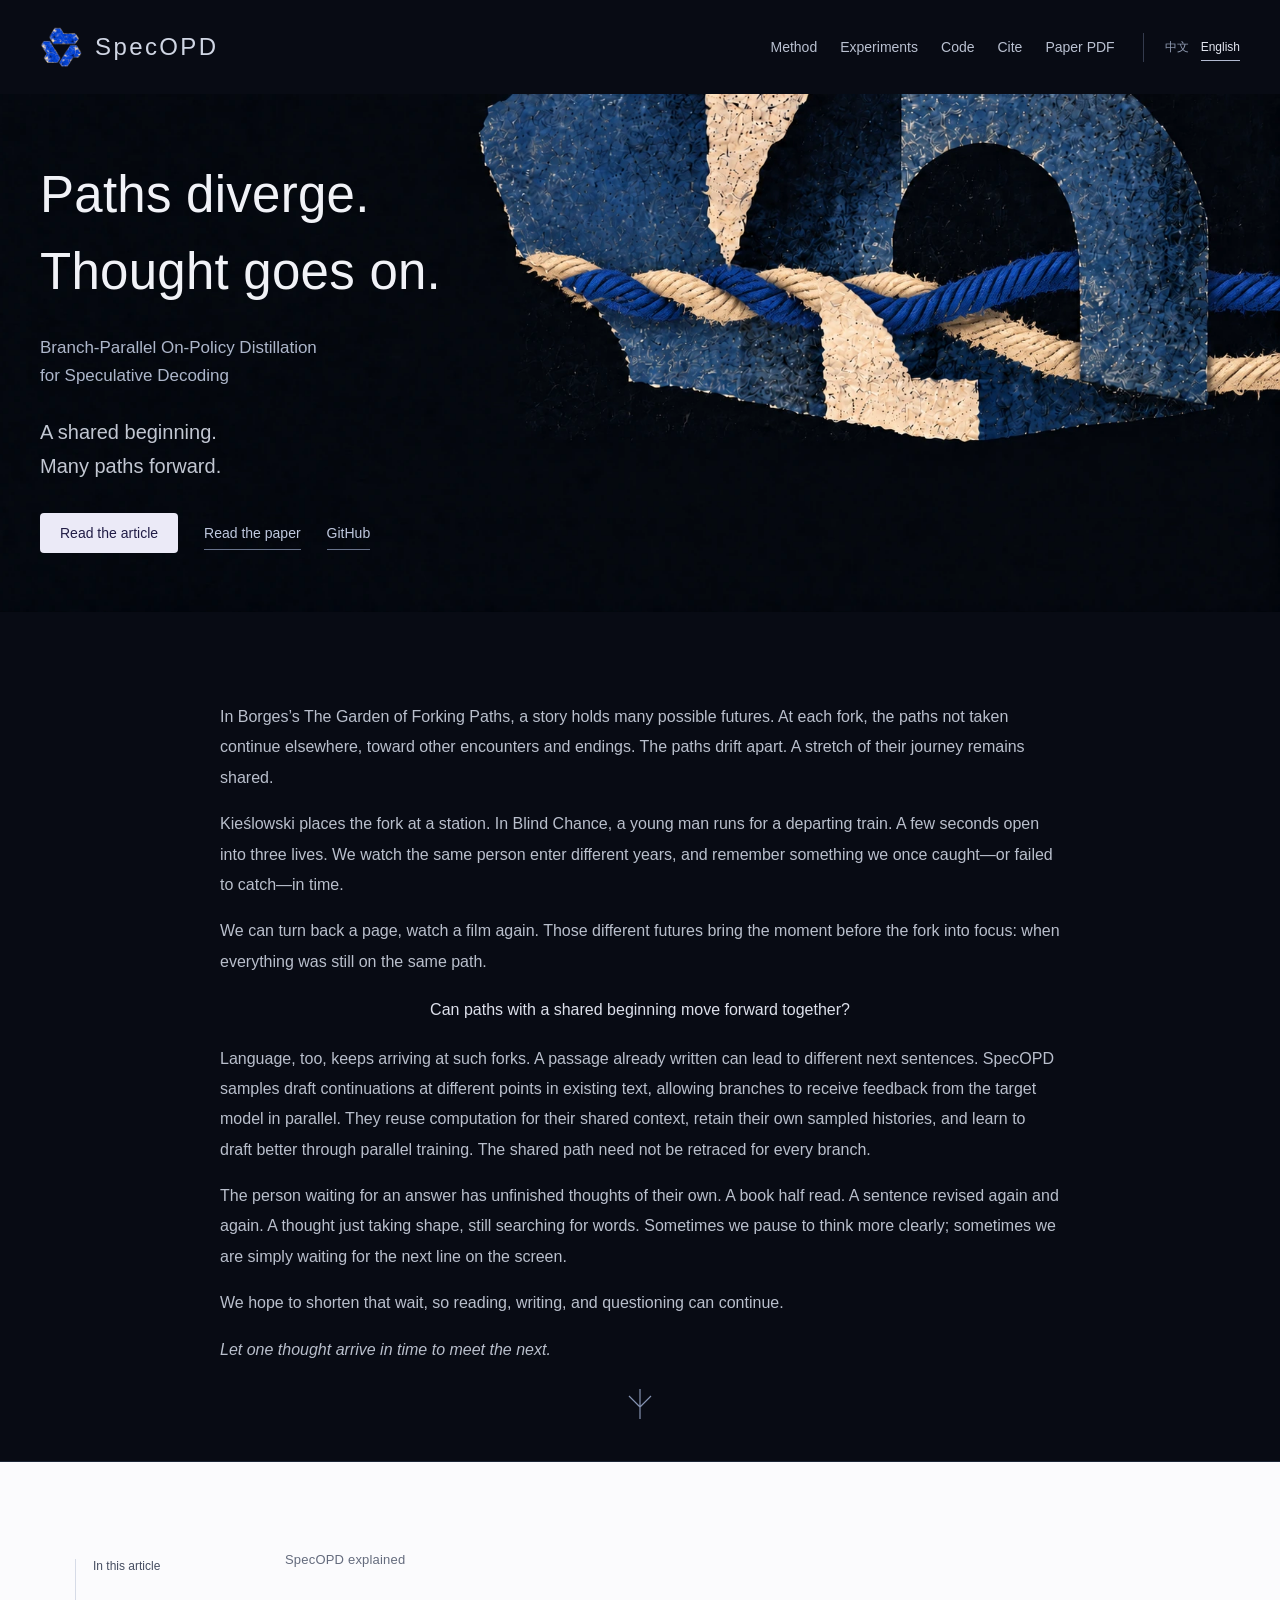
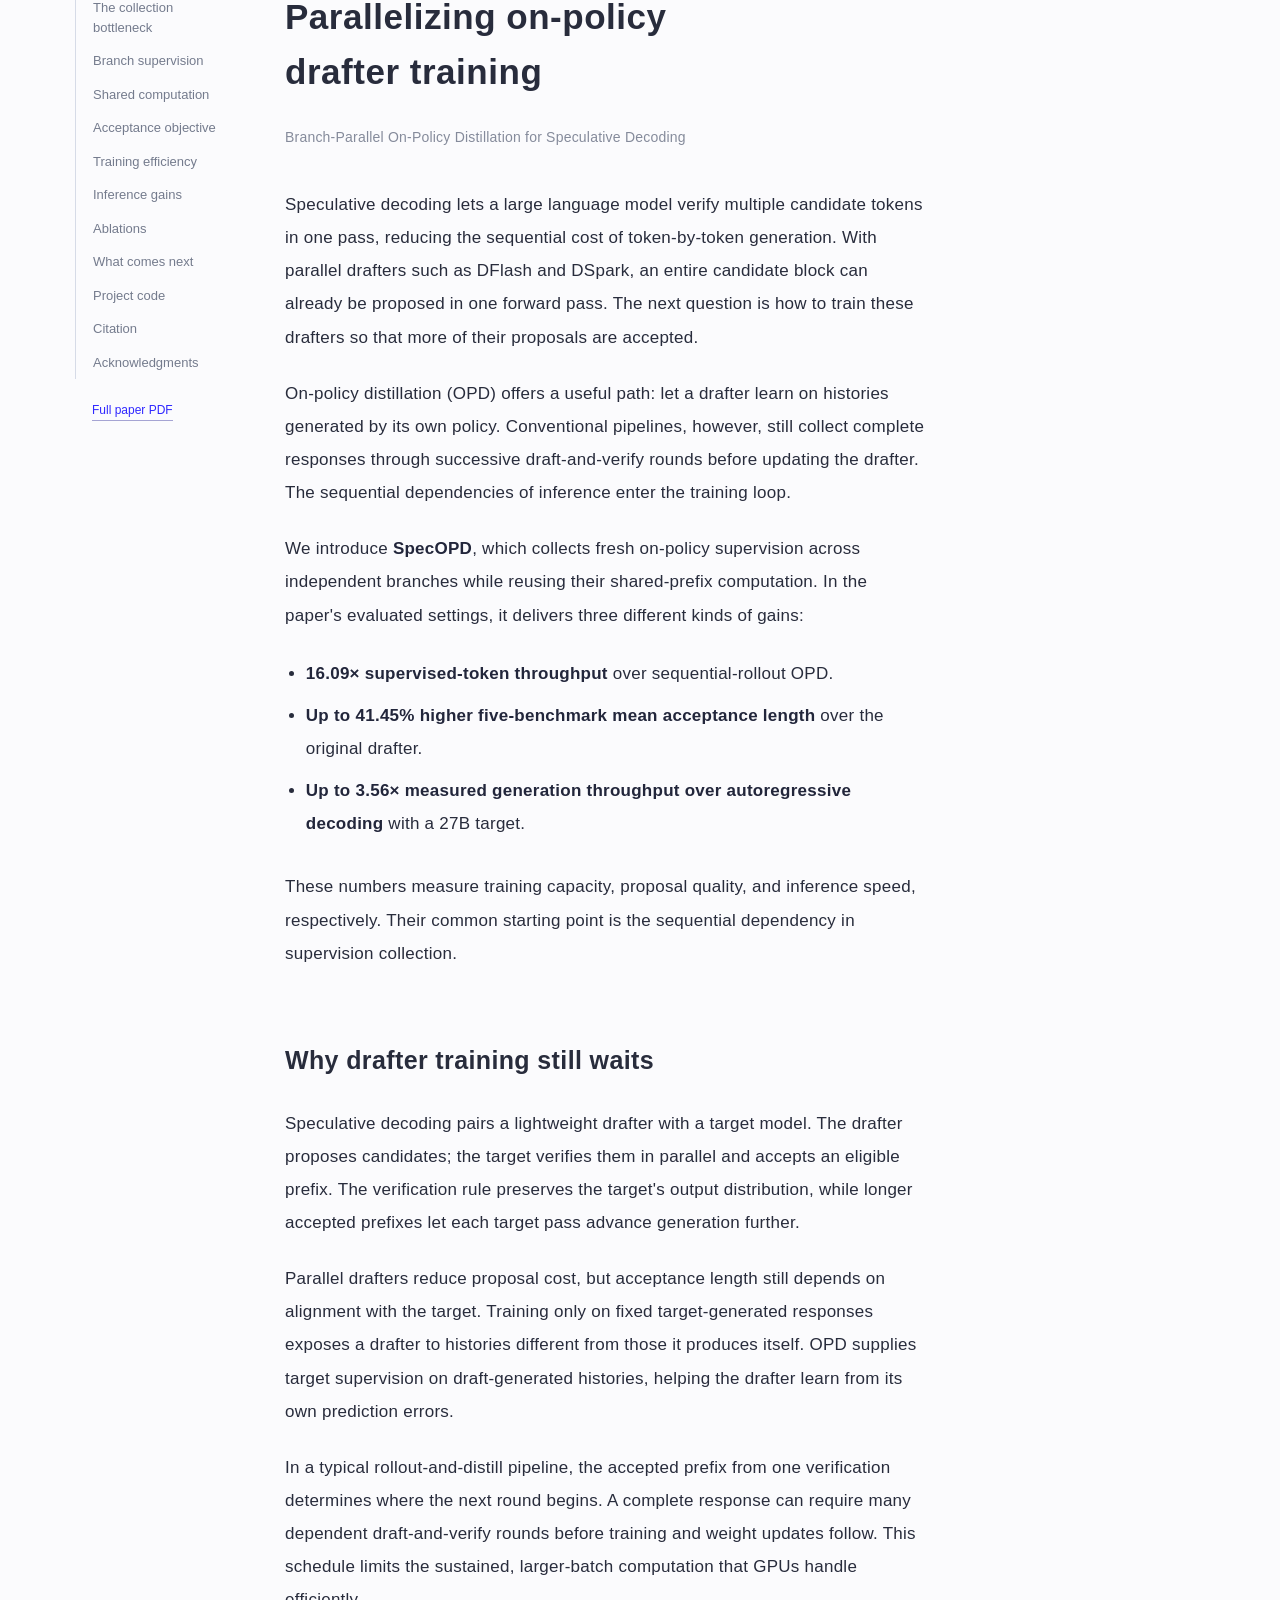
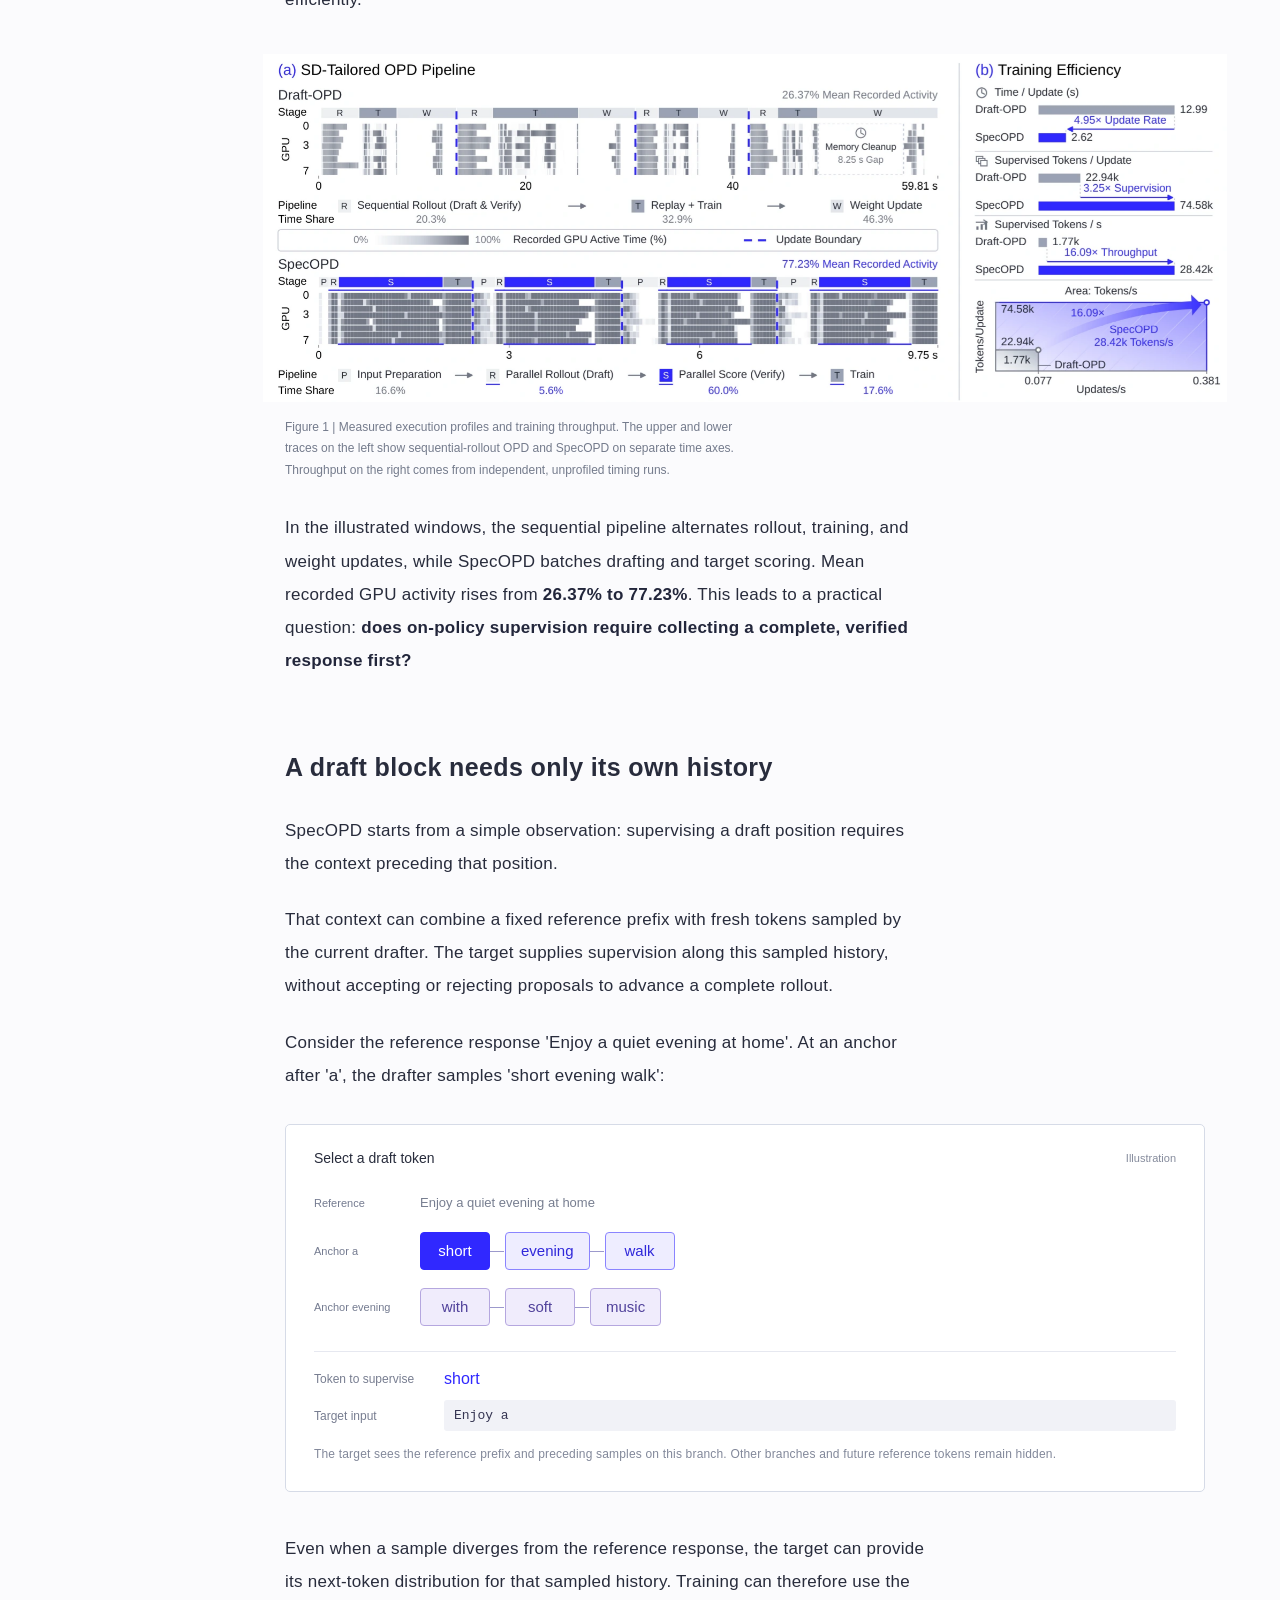
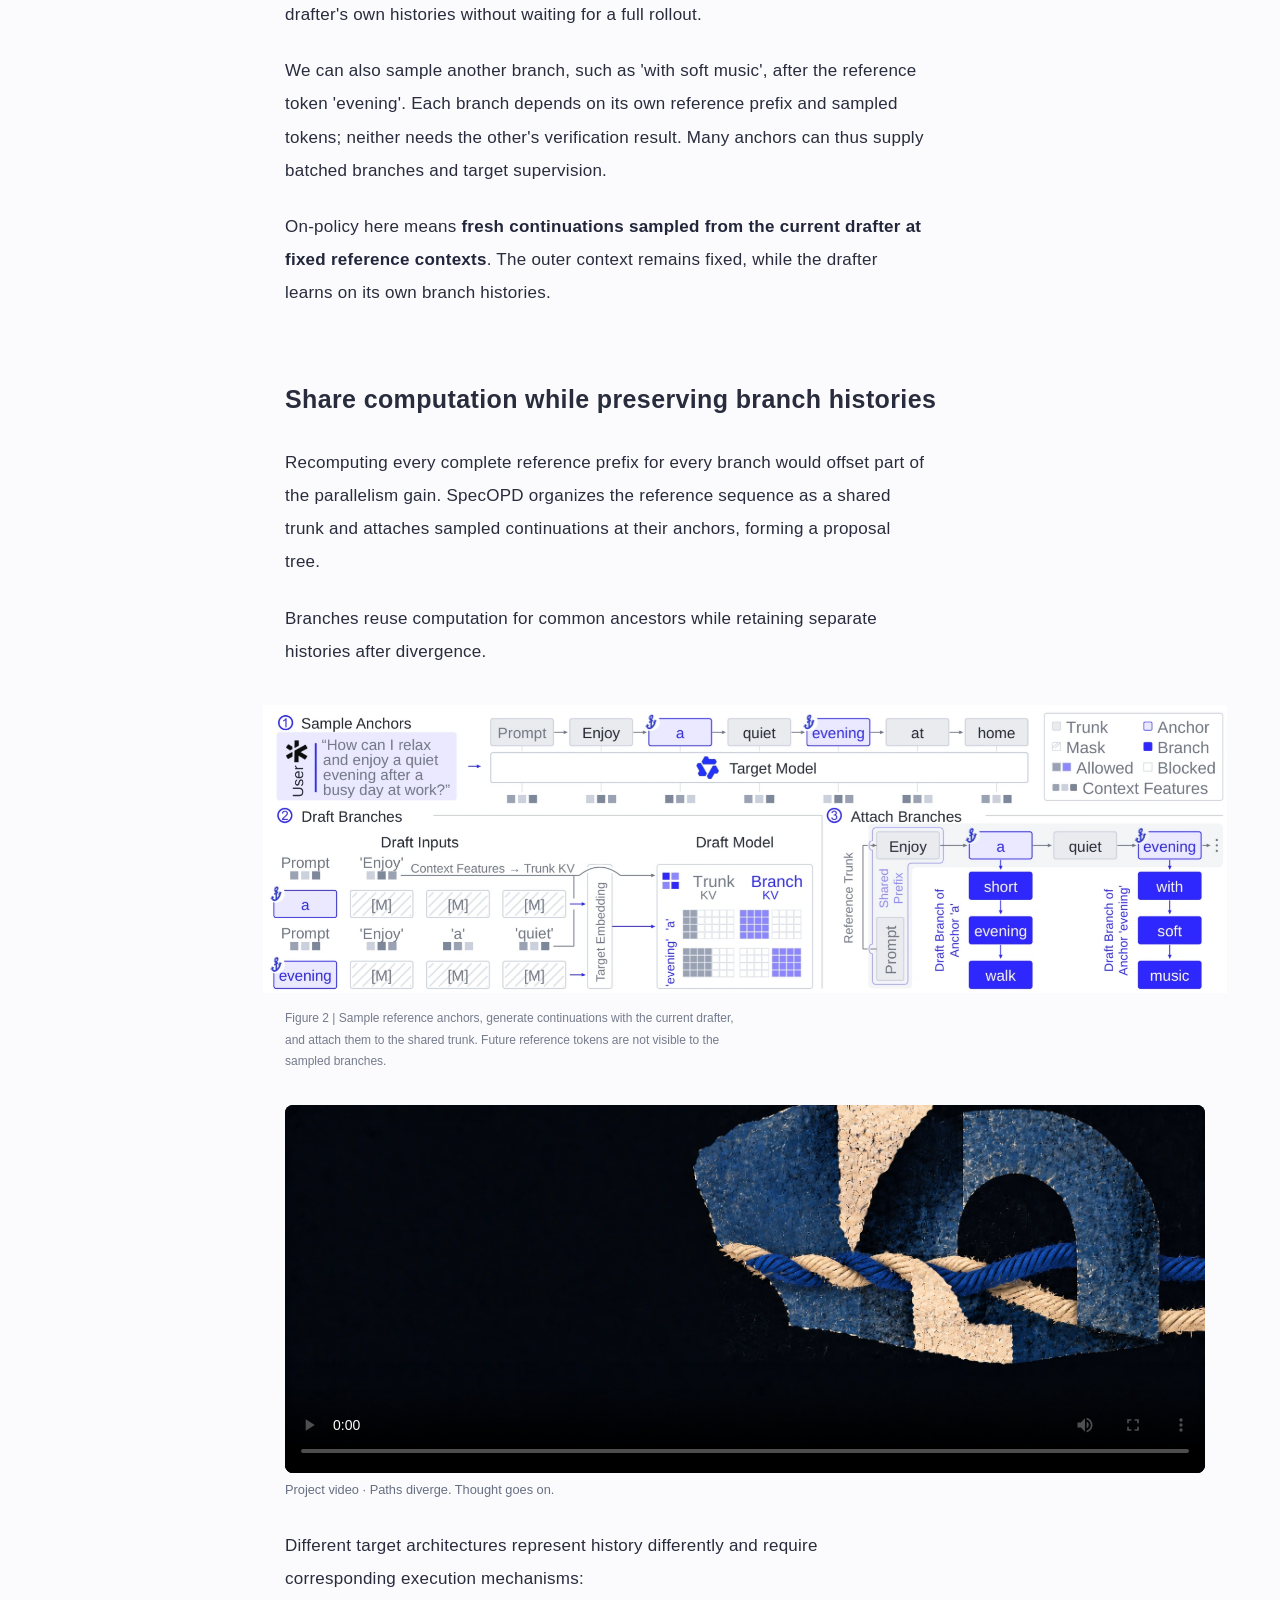
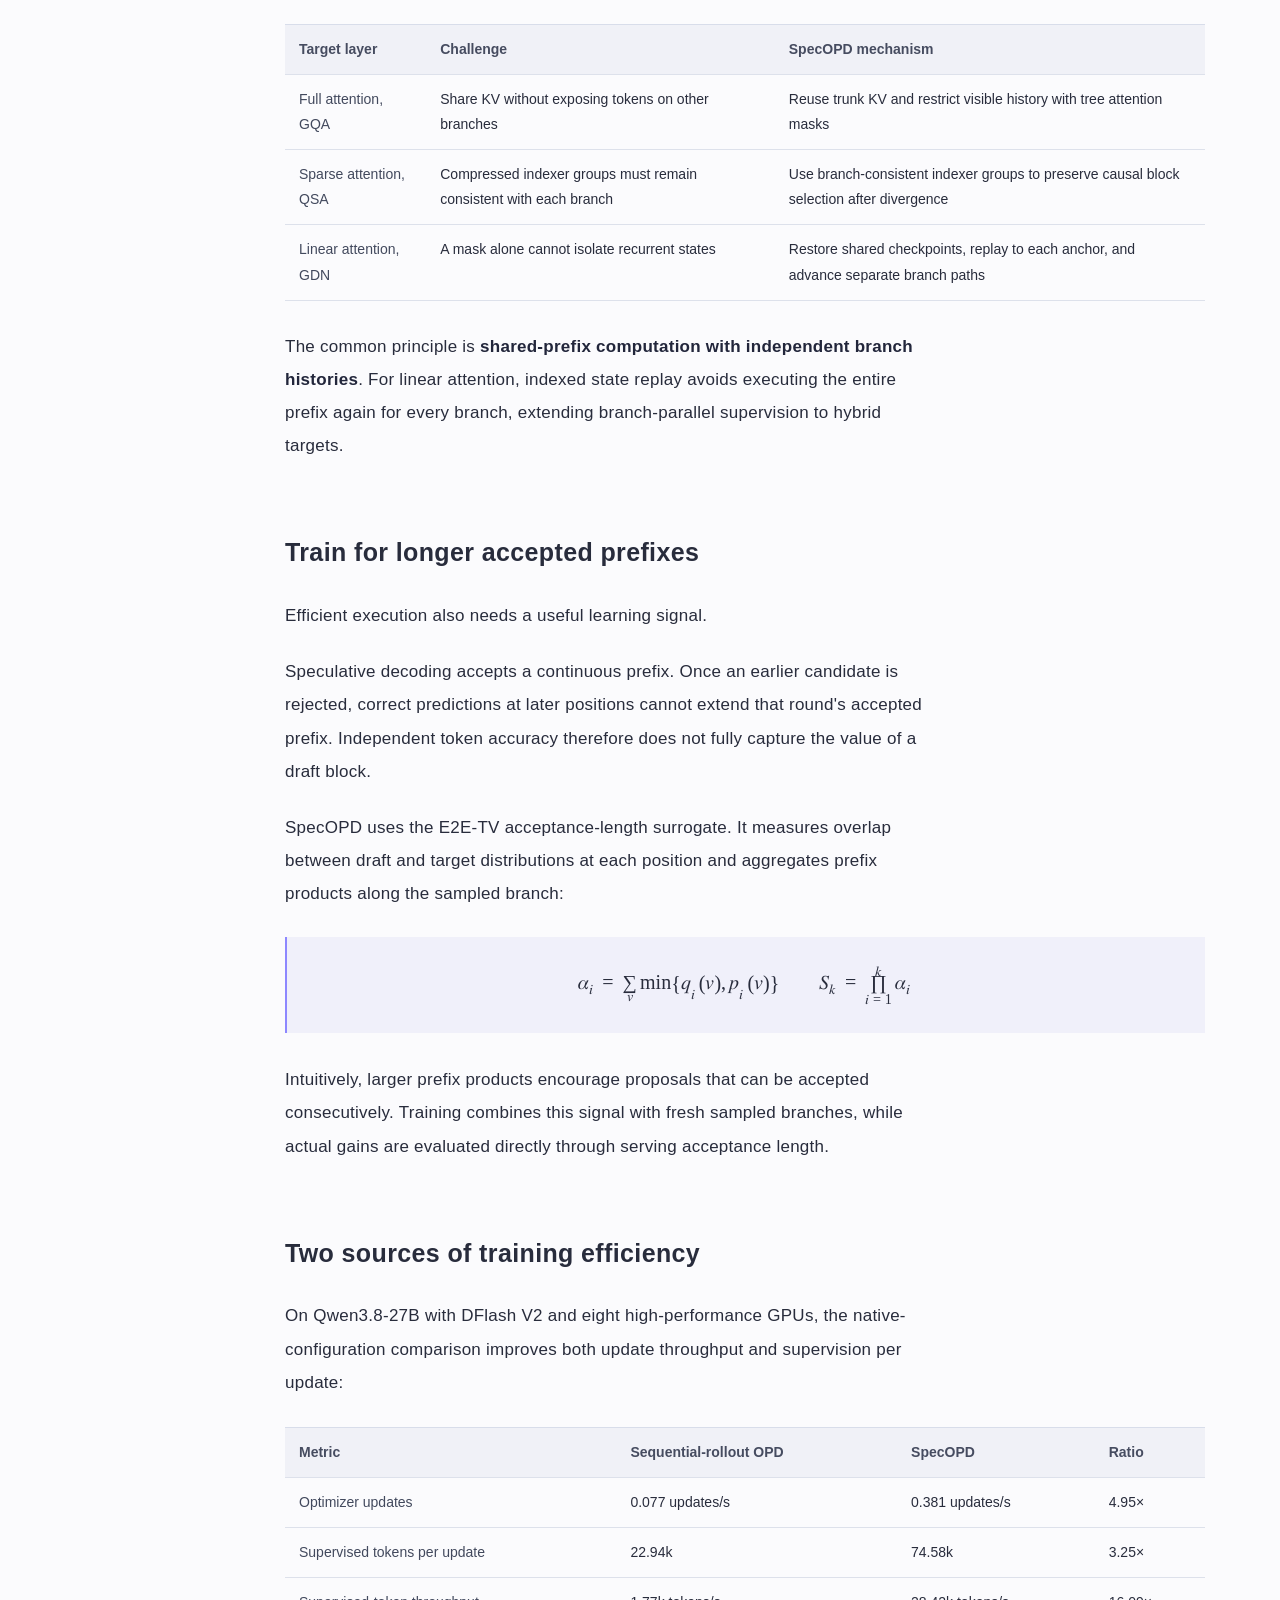
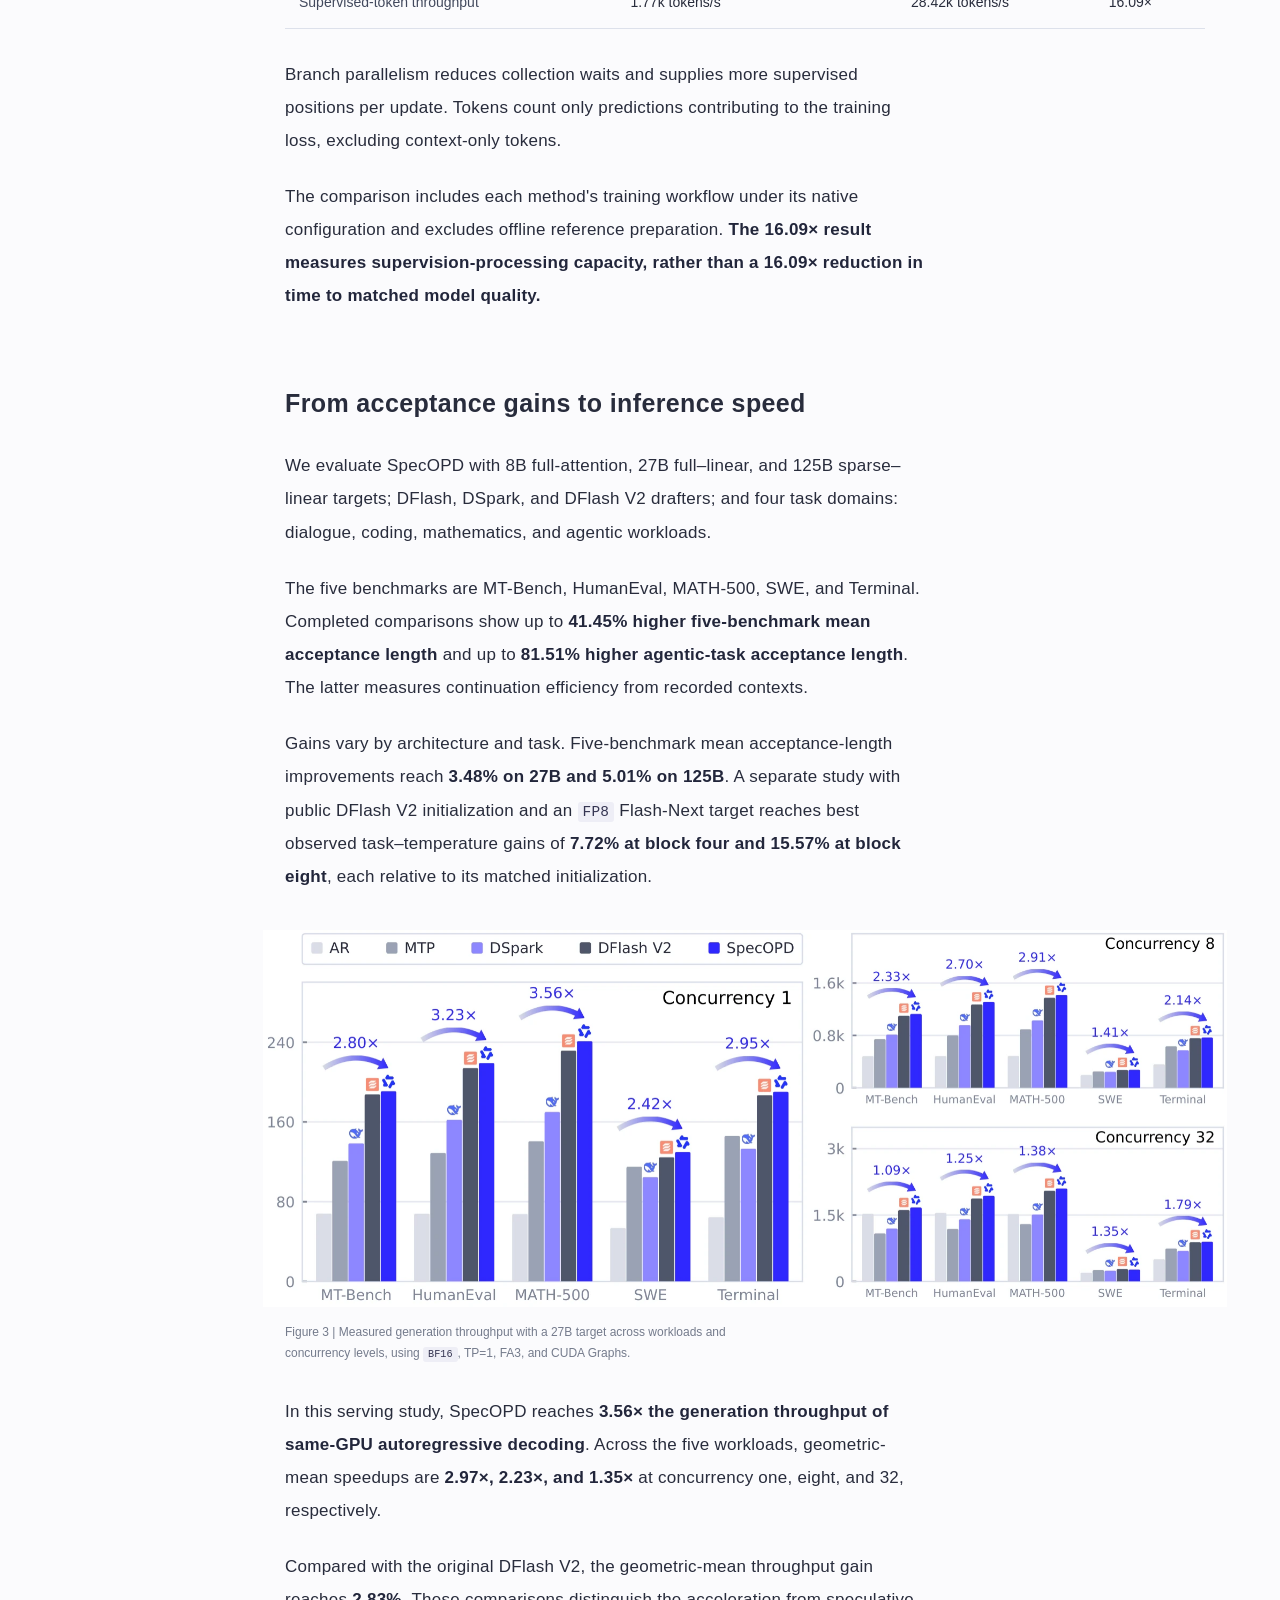
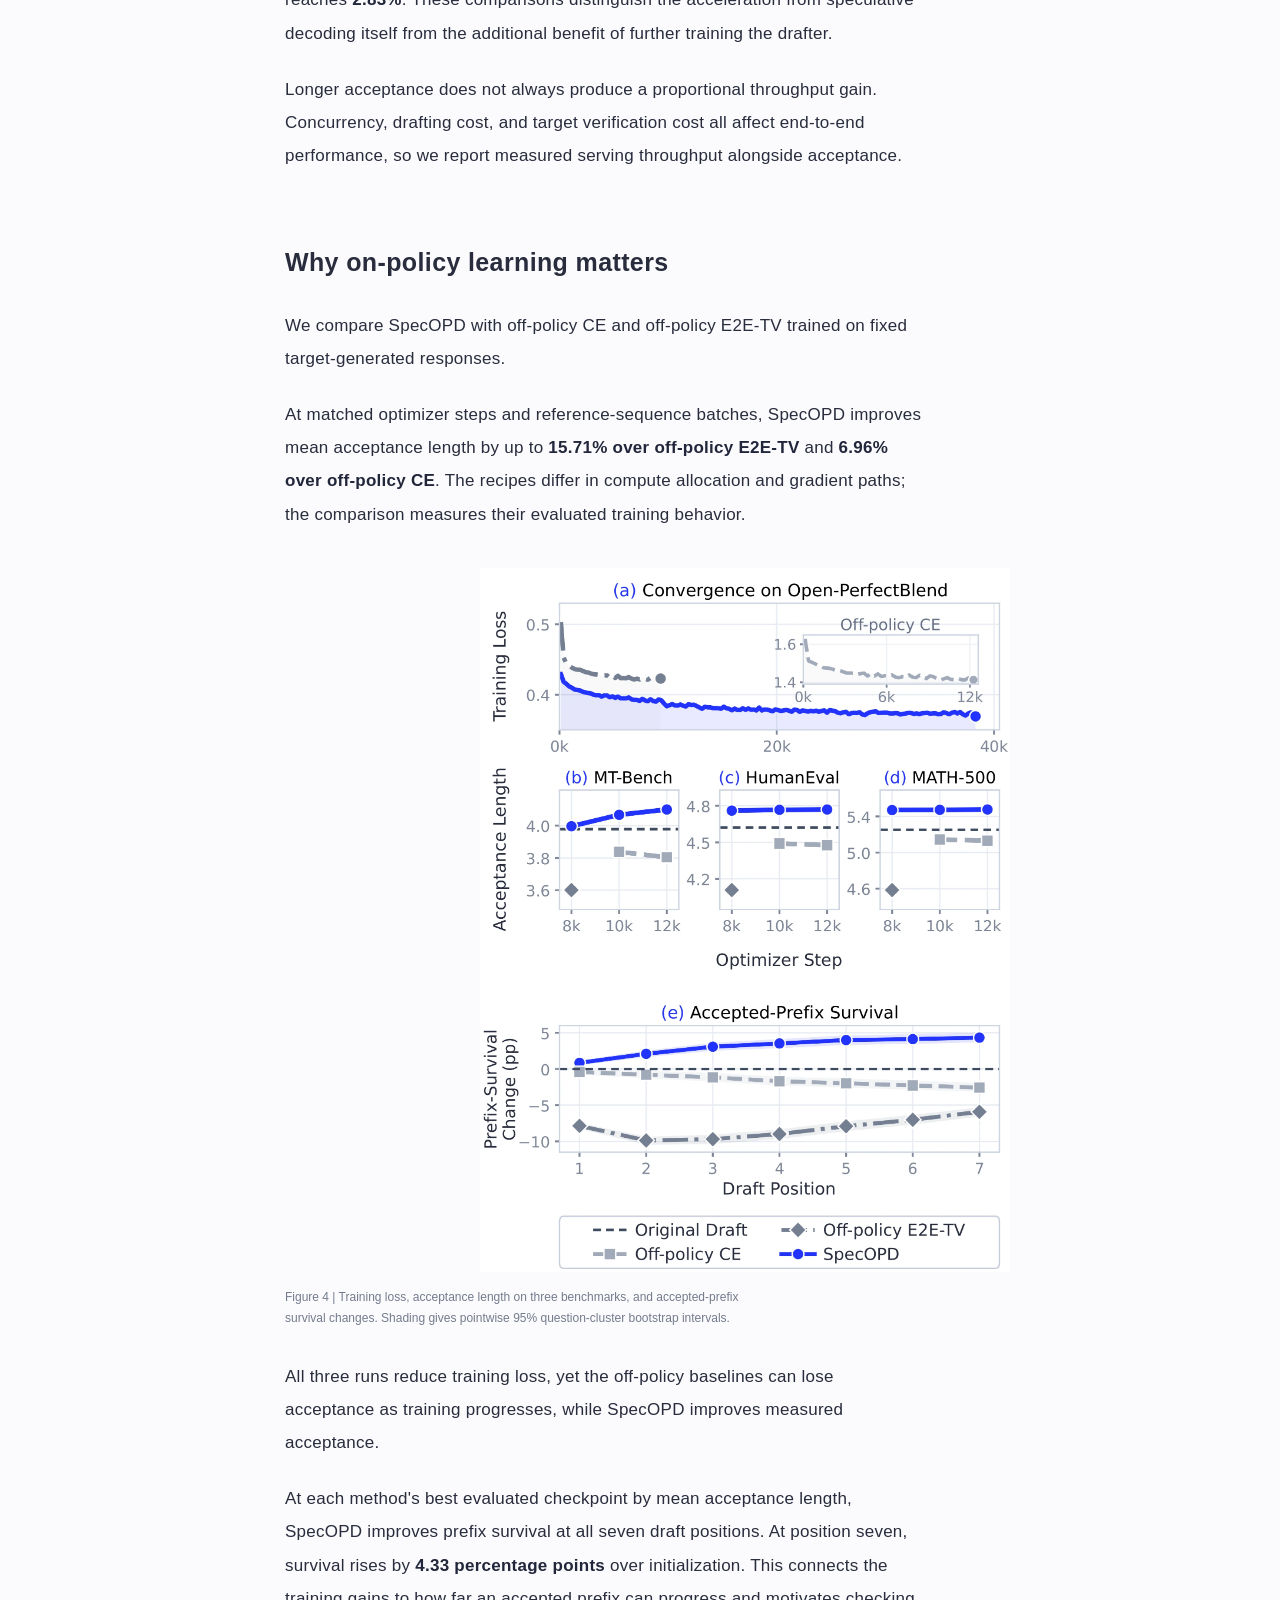
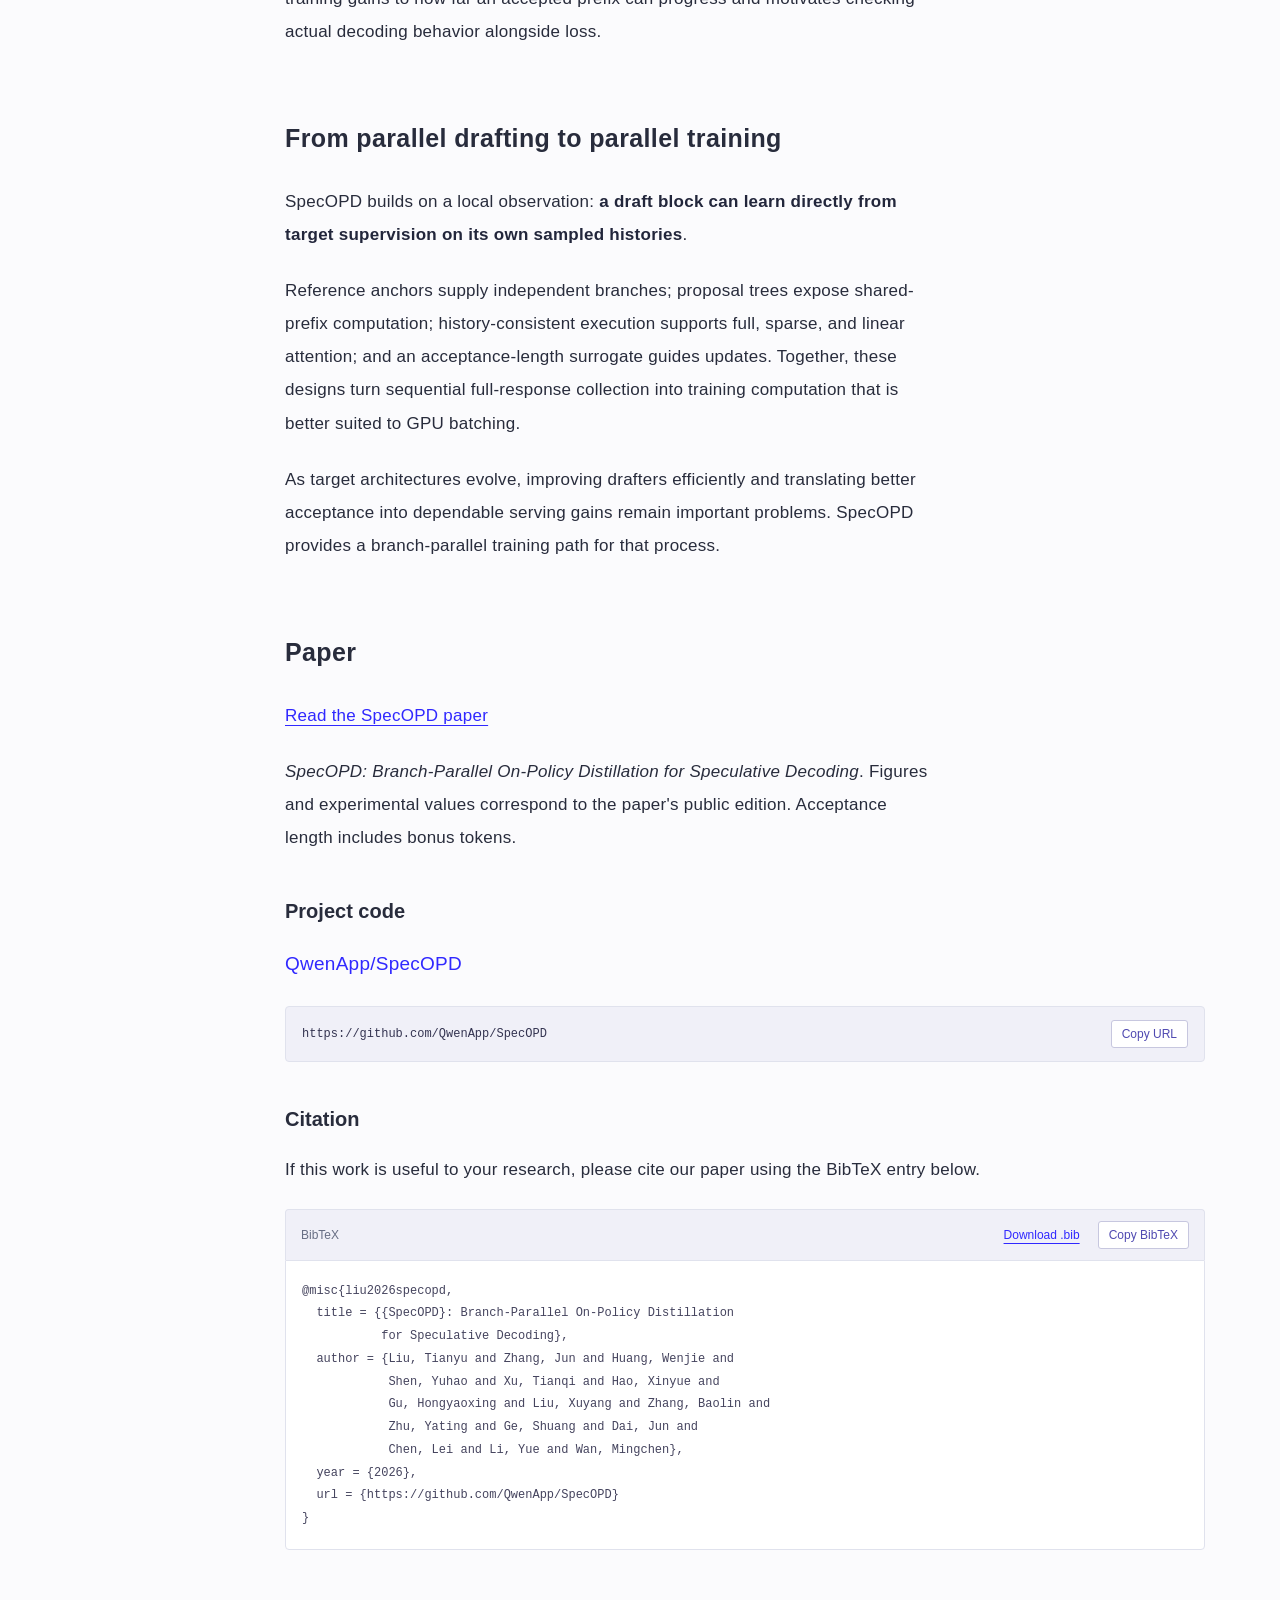
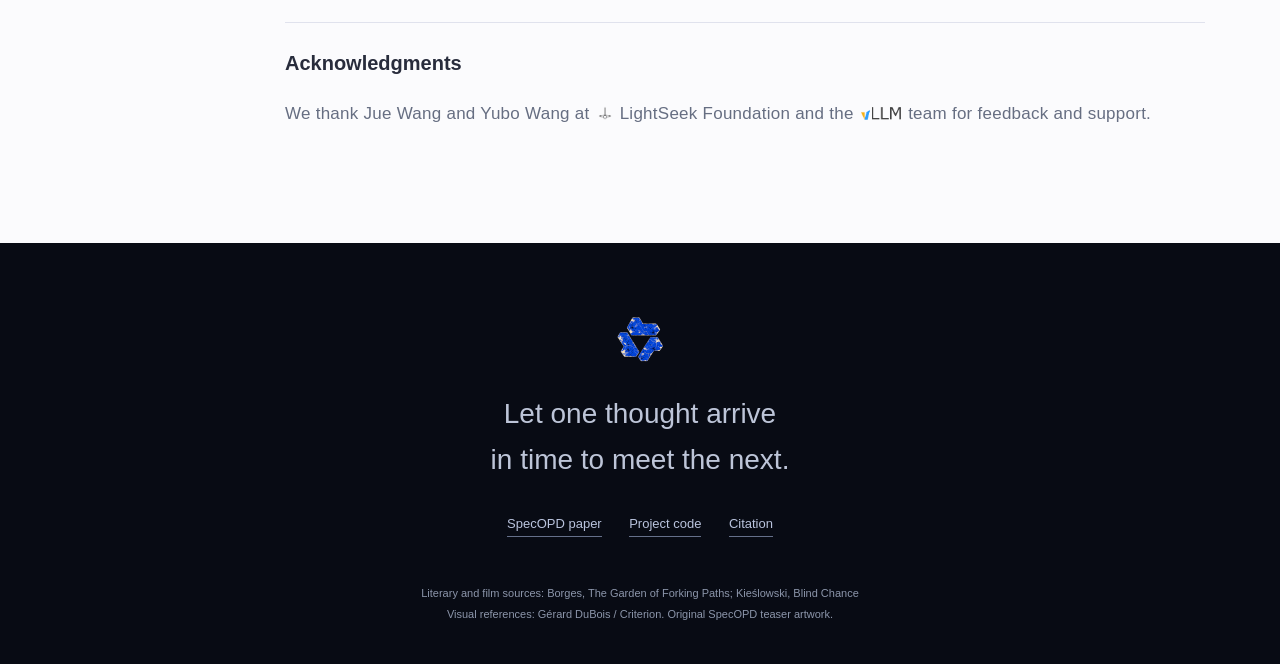
==== commit 3aad2251: "style: refine acknowledgment logo size and background" ====
--- a/docs/en.html
+++ b/docs/en.html
@@ -12,8 +12,8 @@
 <link rel="icon" href="logo.png">
 <link rel="alternate" hreflang="zh-CN" href="index.html">
 <link rel="alternate" hreflang="en" href="en.html">
-<link rel="stylesheet" href="styles.css">
-<script src="app.js" defer></script>
+<link rel="stylesheet" href="styles.css?v=0db9b8b44d">
+<script src="app.js?v=e920777061" defer></script>
 </head>
 <body id="top" class="english">
 <a class="skip-link" href="#overview">Skip to article</a>
@@ -32,7 +32,7 @@
       <div class="hero-actions"><a class="primary-link" href="#overview">Read the article</a><a class="quiet-link" href="specopd-paper.pdf">Read the paper</a><a class="quiet-link" href="https://github.com/QwenApp/SpecOPD">GitHub</a></div>
     </div>
   </section>
-  <section class="prologue" aria-label="Paths and branches">
+  <section id="prologue" class="prologue" aria-label="Paths and branches">
     <div class="prologue-inner">
       <p>In Borges’s The Garden of Forking Paths, a story holds many possible futures. At each fork, the paths not taken continue elsewhere, toward other encounters and endings. The paths drift apart. A stretch of their journey remains shared.</p><p>Kieślowski places the fork at a station. In Blind Chance, a young man runs for a departing train. A few seconds open into three lives. We watch the same person enter different years, and remember something we once caught—or failed to catch—in time.</p><p>We can turn back a page, watch a film again. Those different futures bring the moment before the fork into focus: when everything was still on the same path.</p><p class="prologue-question">Can paths with a shared beginning move forward together?</p><p>Language, too, keeps arriving at such forks. A passage already written can lead to different next sentences. SpecOPD samples draft continuations at different points in existing text, allowing branches to receive feedback from the target model in parallel. They reuse computation for their shared context, retain their own sampled histories, and learn to draft better through parallel training. The shared path need not be retraced for every branch.</p><p>The person waiting for an answer has unfinished thoughts of their own. A book half read. A sentence revised again and again. A thought just taking shape, still searching for words. Sometimes we pause to think more clearly; sometimes we are simply waiting for the next line on the screen.</p><p>We hope to shorten that wait, so reading, writing, and questioning can continue.</p><p><em>Let one thought arrive in time to meet the next.</em></p>
       <svg class="fork-mark" width="28" height="34" viewBox="0 0 28 34" fill="none" aria-hidden="true"><path d="M14 32V16M14 20L3 9M14 20L25 9M14 16V2" stroke="currentColor" stroke-width="1.2"/></svg>
--- a/docs/styles.css
+++ b/docs/styles.css
@@ -28,3 +28,14 @@
 @media(max-width:540px){.prologue{padding:27px 25px 30px}.prologue p,.english .prologue p,.prologue .prologue-question,.english .prologue-question{font-size:14px!important;line-height:1.95;margin-bottom:15px}}
 
 .acknowledgments{margin-top:38px;padding-top:25px;border-top:1px solid #e0e2ed;scroll-margin-top:45px}.ack-logo{display:inline-block;height:1.05em;width:auto;vertical-align:-.12em;margin:0 .15em}.lightseek-logo{height:1.2em}.acknowledgments p{color:#666e82}
+
+/* Section navigation follows the page; language changes dissolve in place. */
+html{scroll-behavior:auto}
+html.language-leaving{opacity:.35;transition:opacity 120ms ease-out}
+html.language-arriving{animation:language-arrival 220ms ease-out both}
+@keyframes language-arrival{from{opacity:.35}to{opacity:1}}
+@media(prefers-reduced-motion:reduce){html{scroll-behavior:auto}html.language-leaving,html.language-arriving{opacity:1;animation:none;transition:none}}
+
+/* Acknowledgment marks should have the visual weight of inline text. */
+.acknowledgments .ack-logo{height:.76em;max-width:3.1em;object-fit:contain;vertical-align:-.04em;margin:0 .12em;mix-blend-mode:multiply}
+.acknowledgments .lightseek-logo{height:.95em;max-width:1.05em;vertical-align:-.12em}
